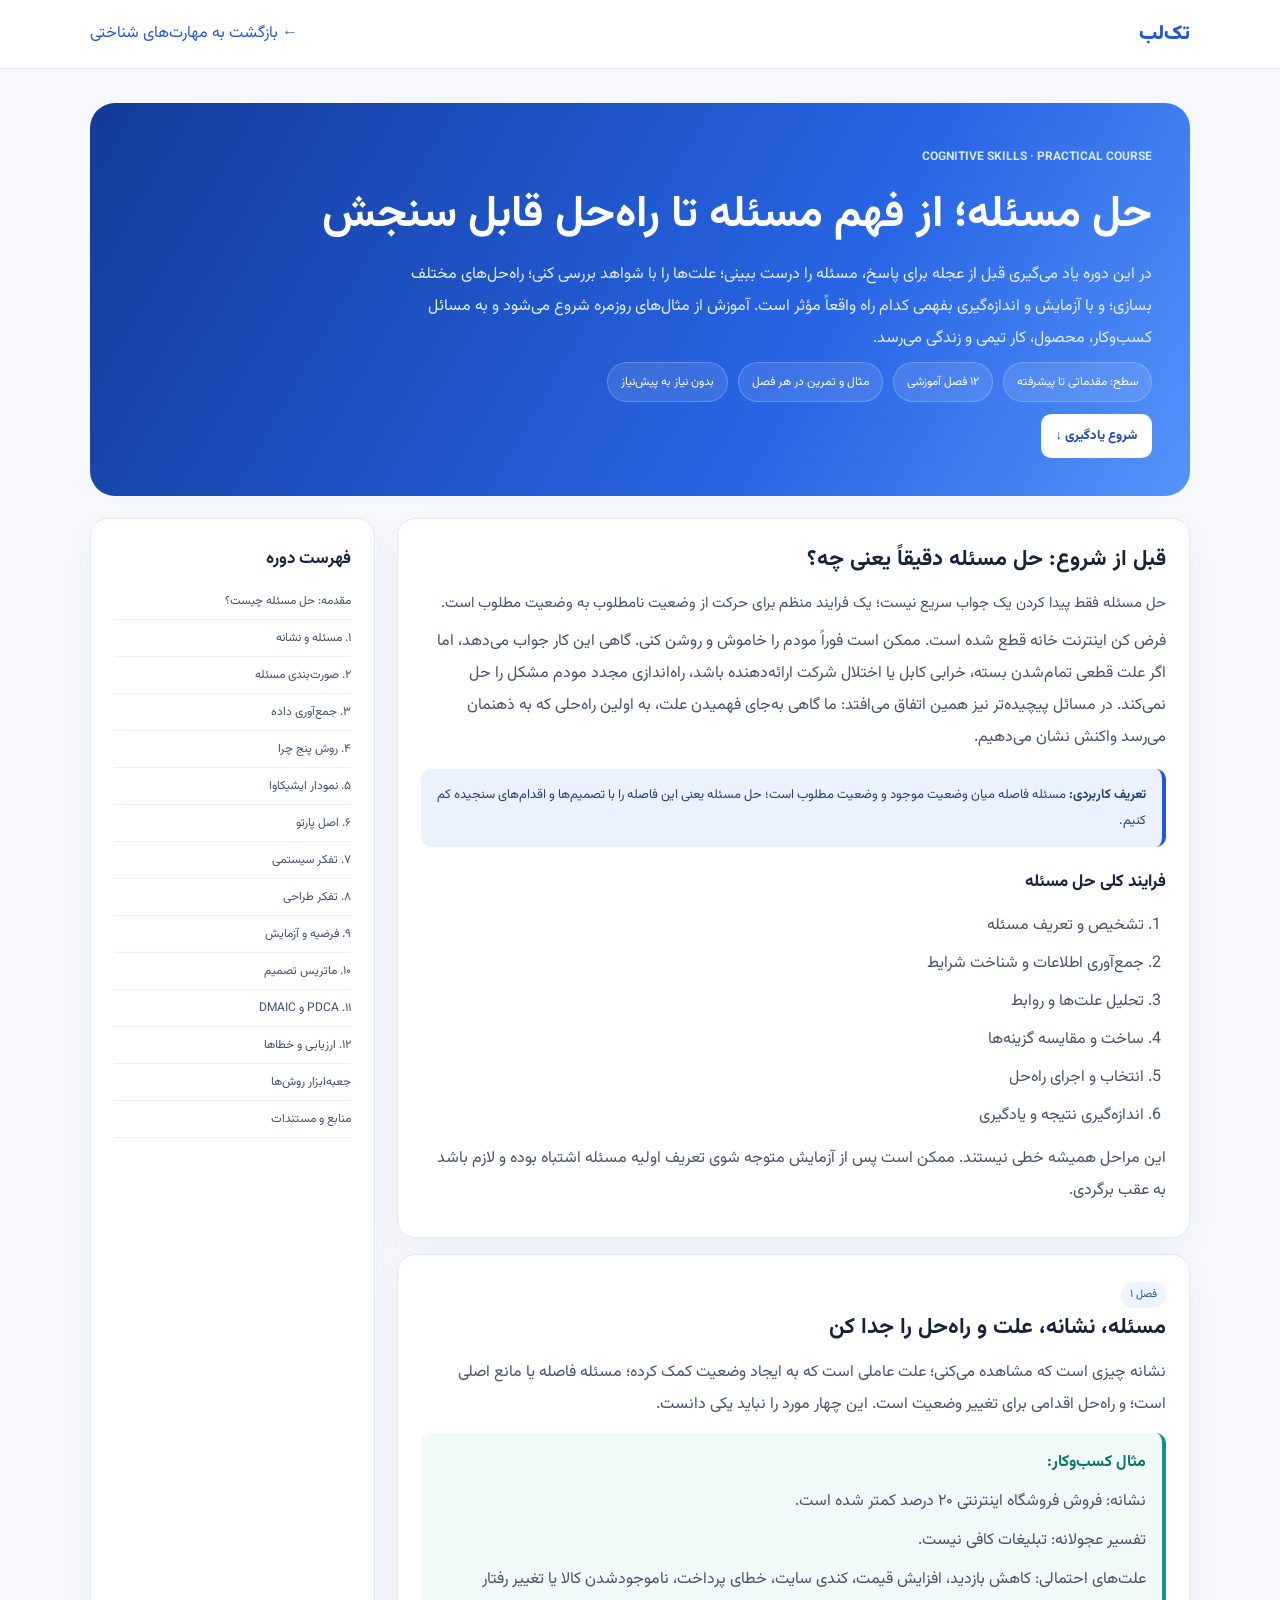
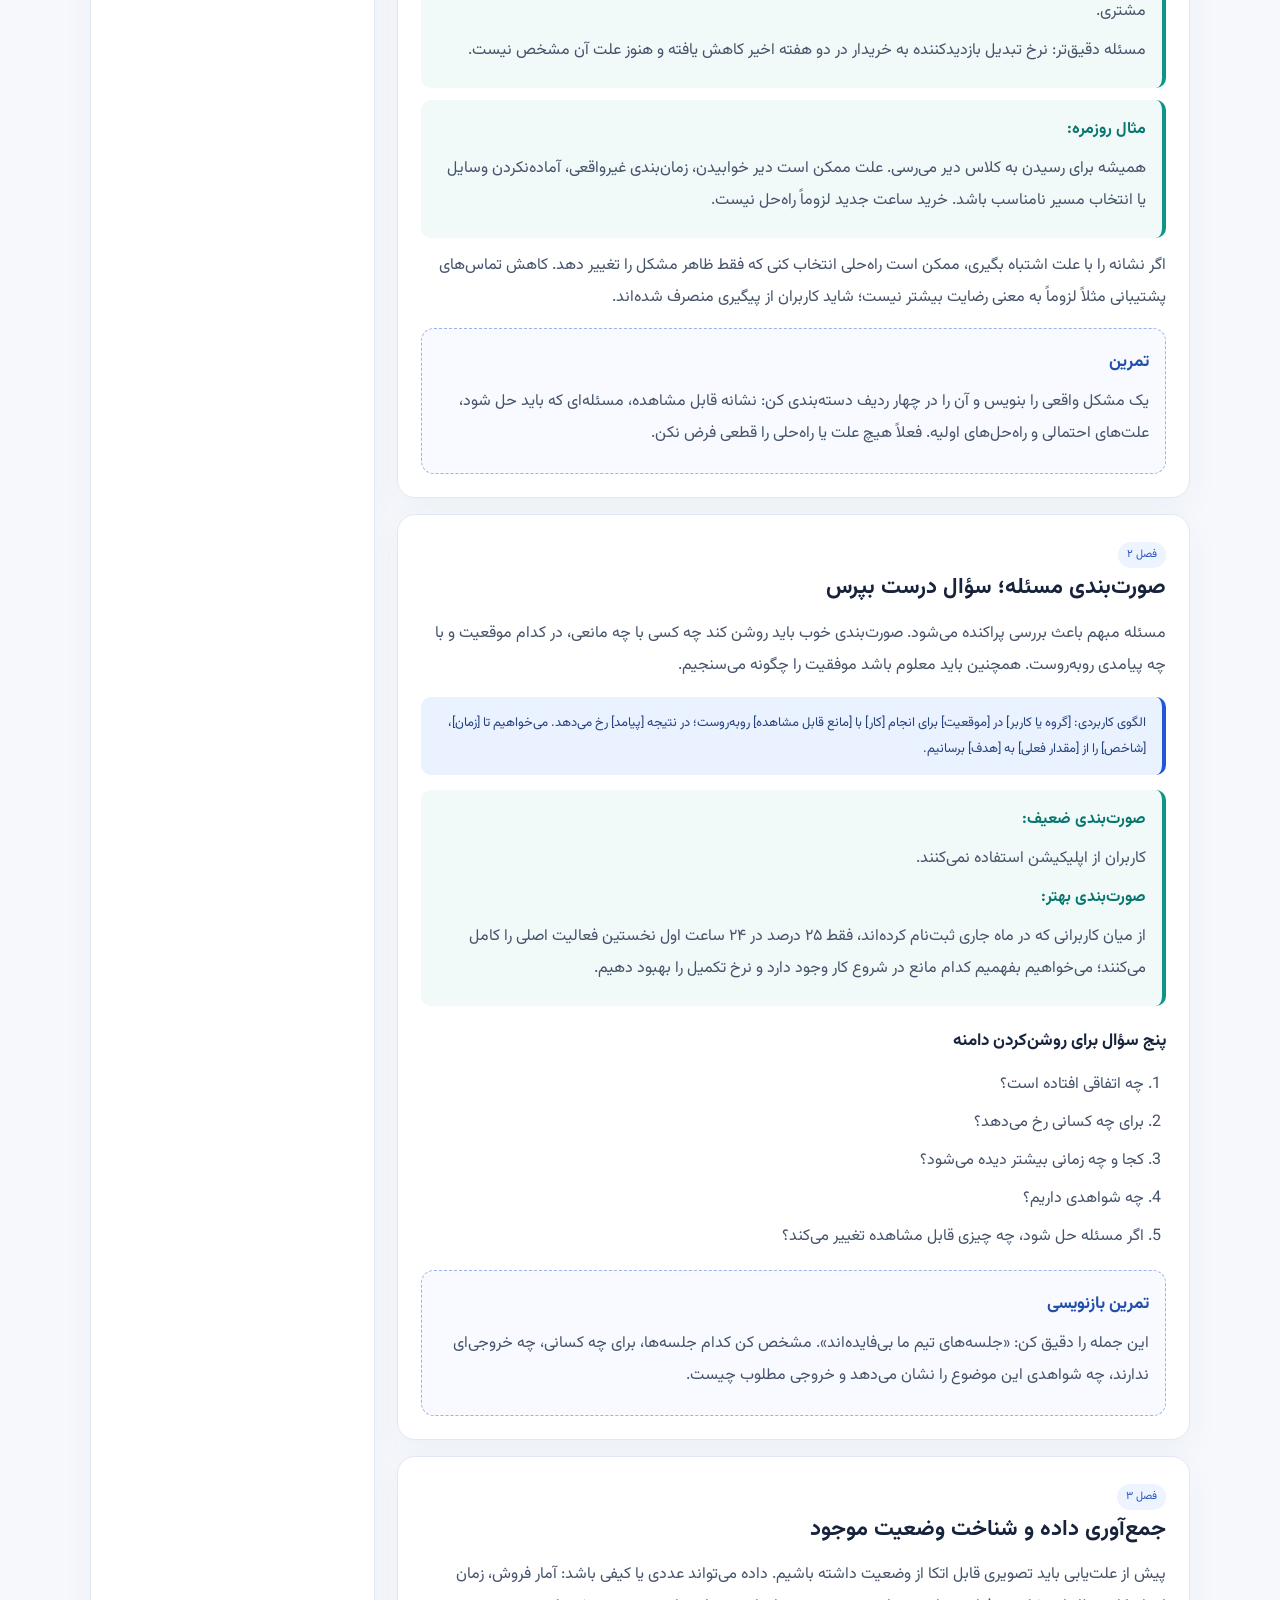
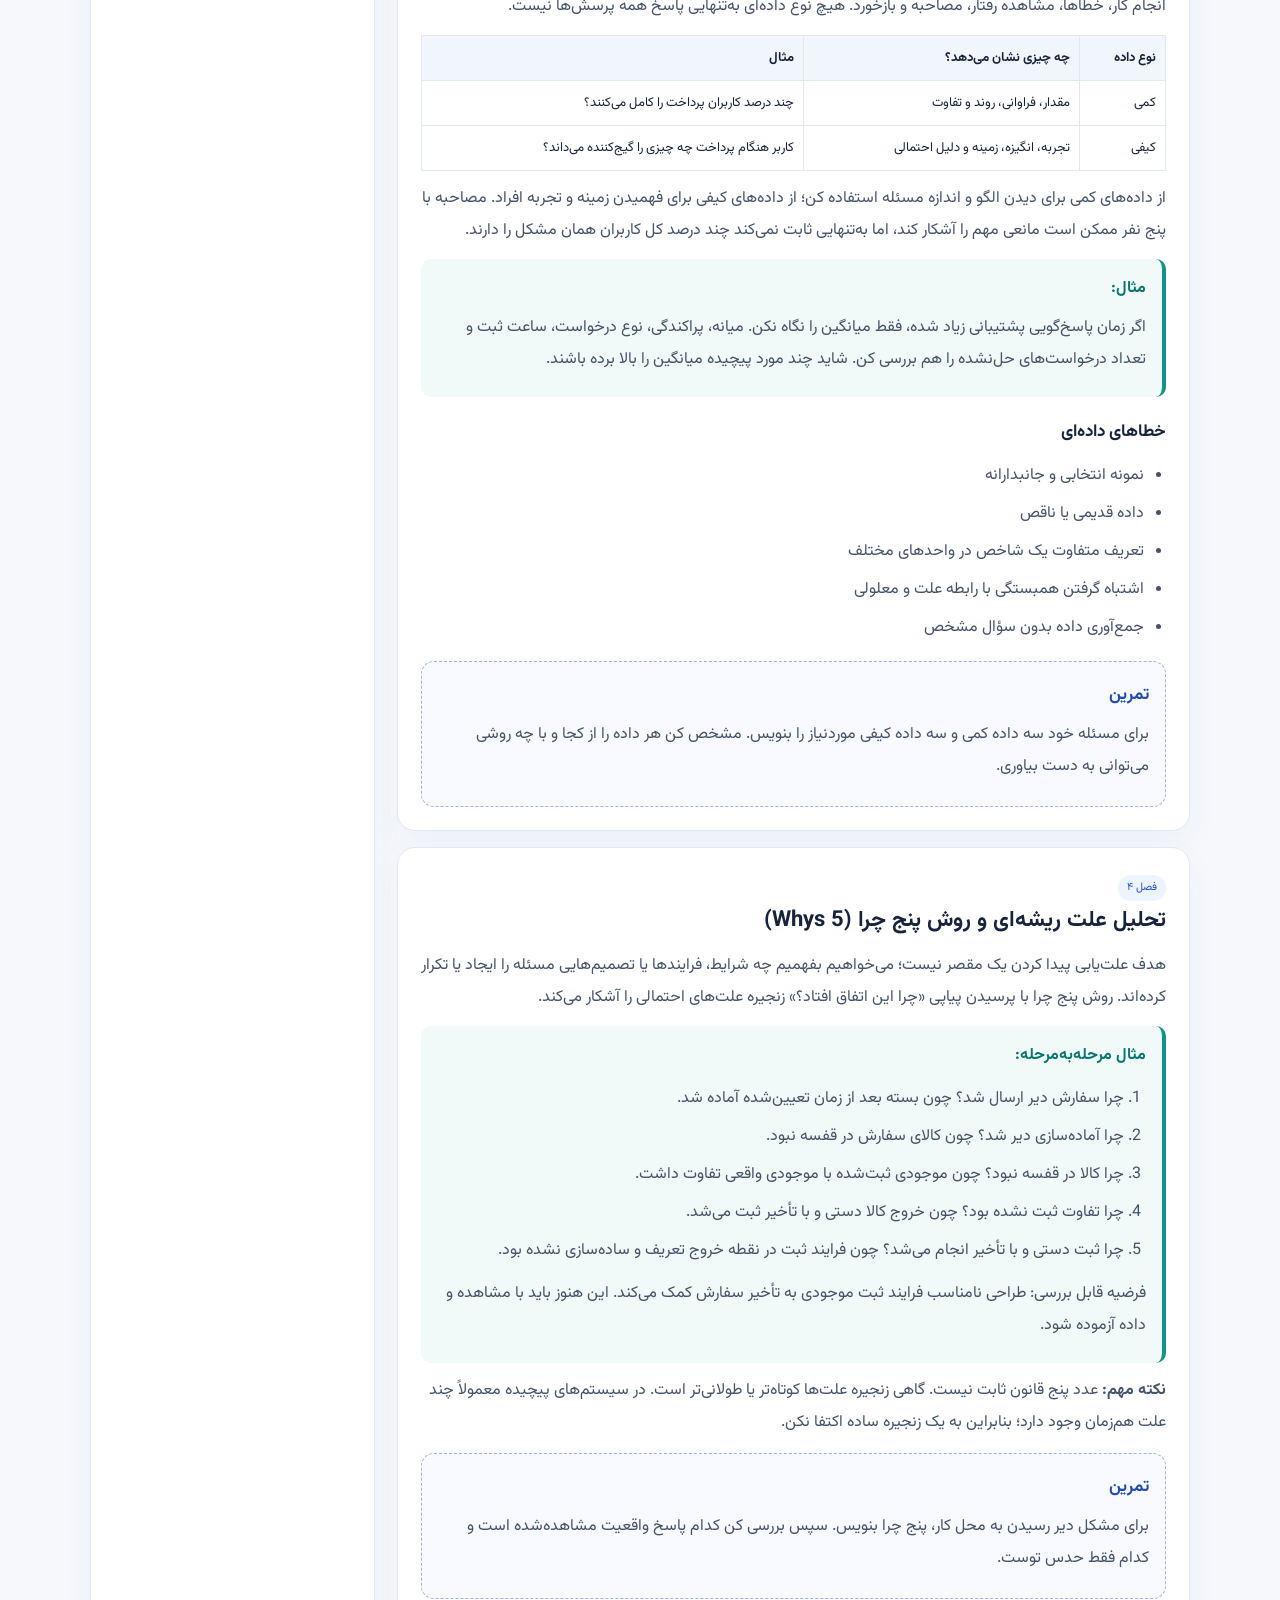
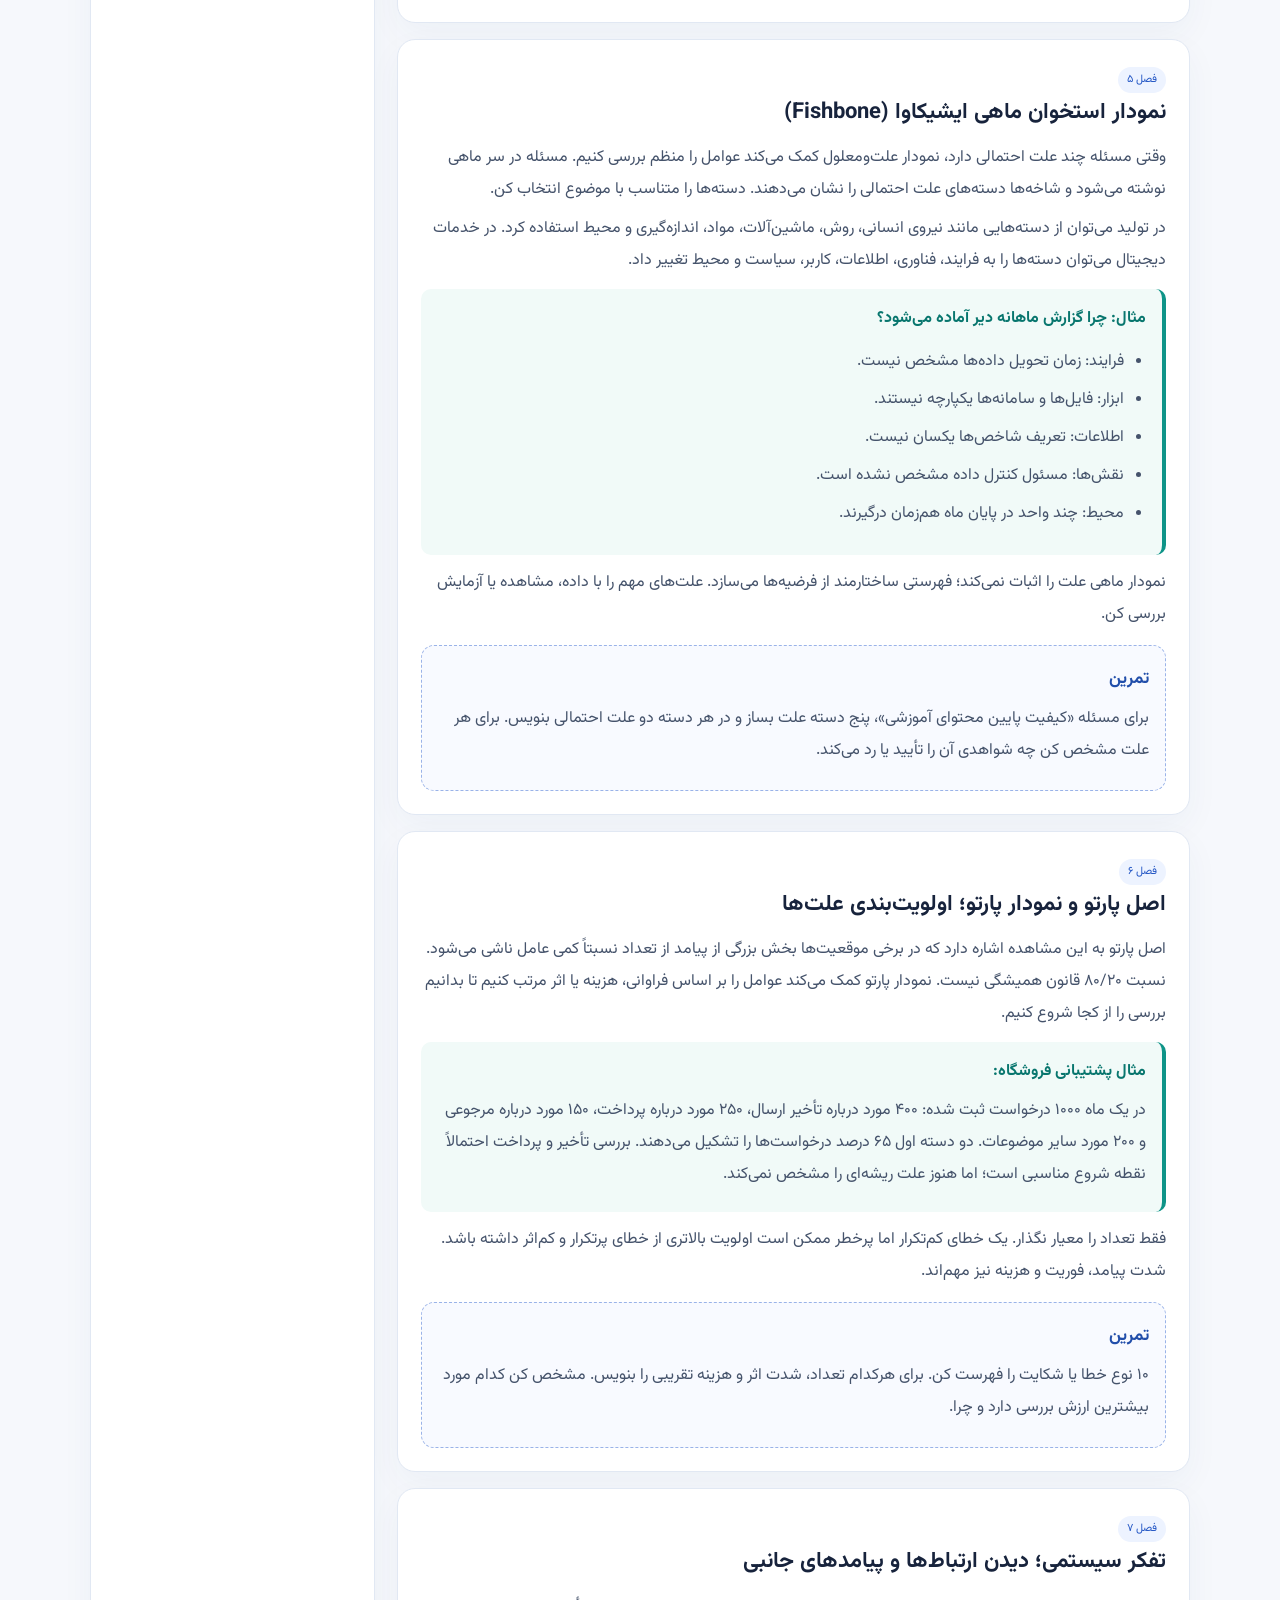
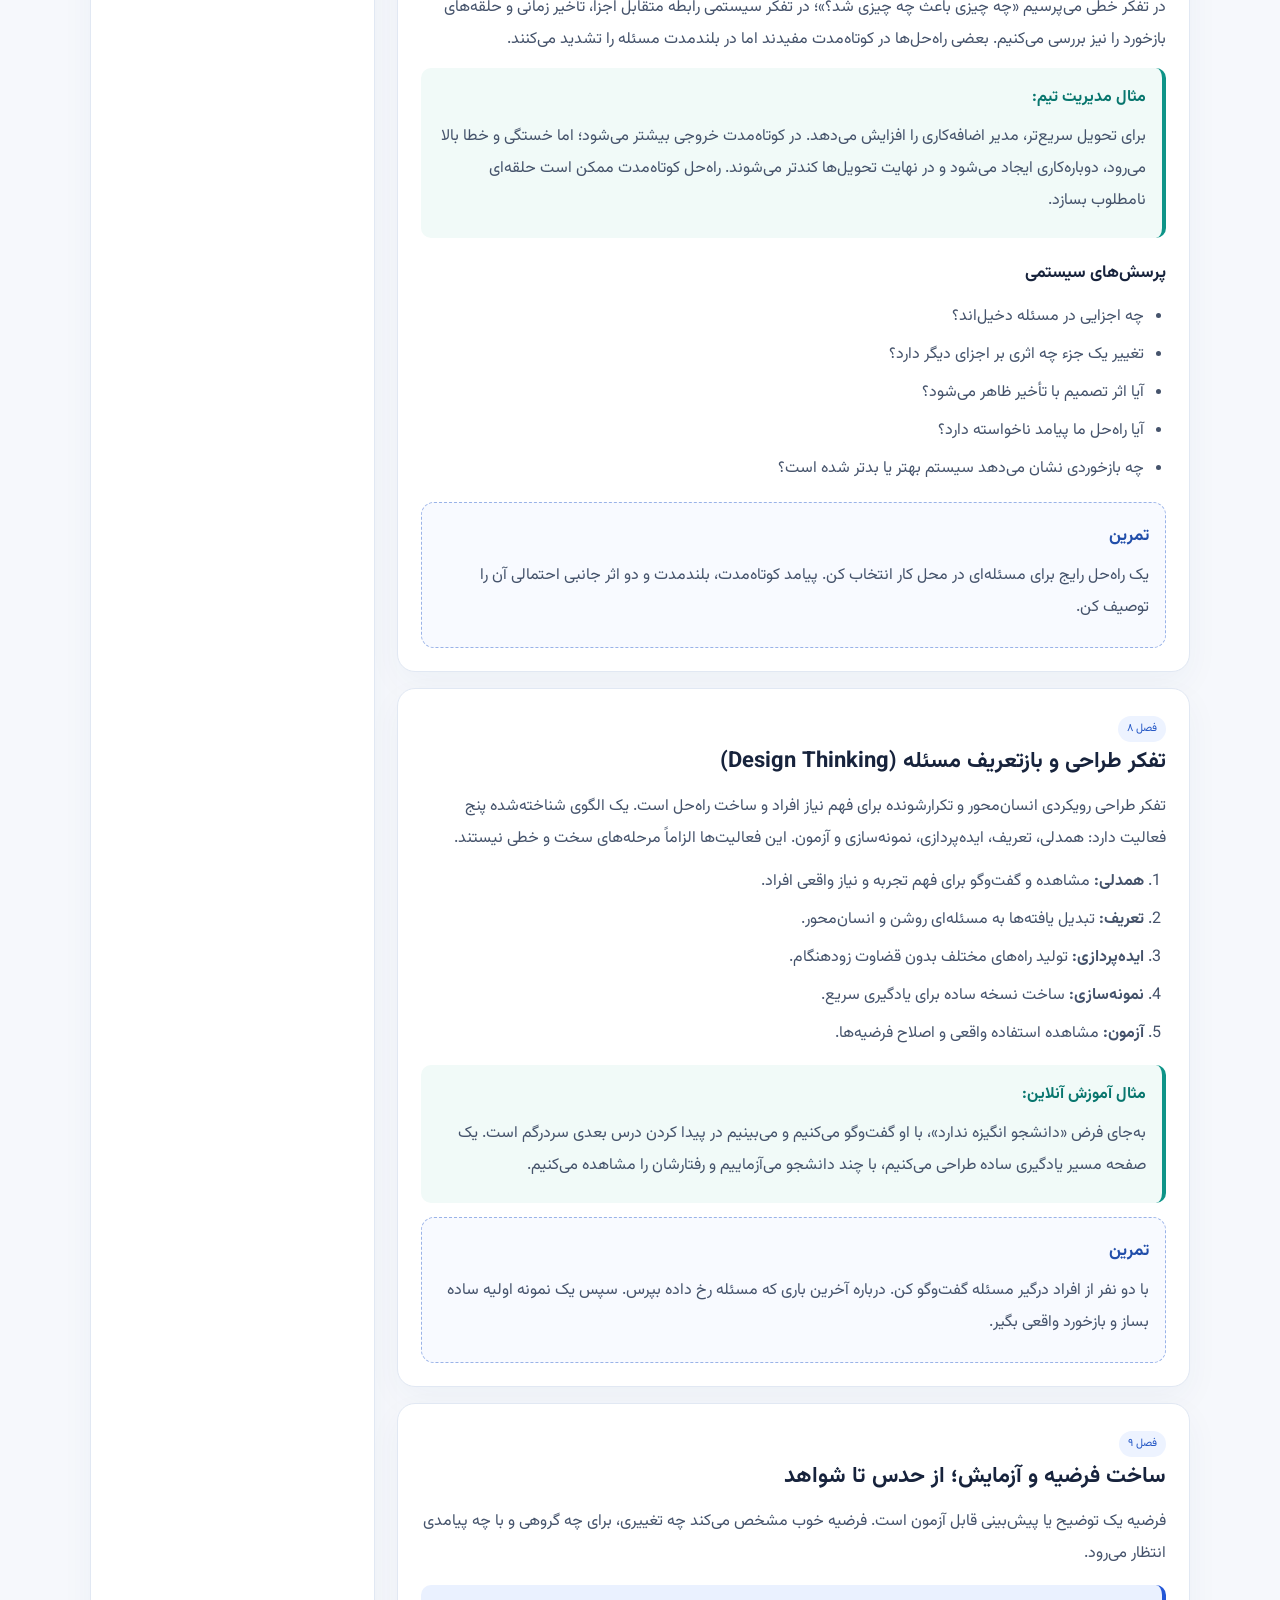
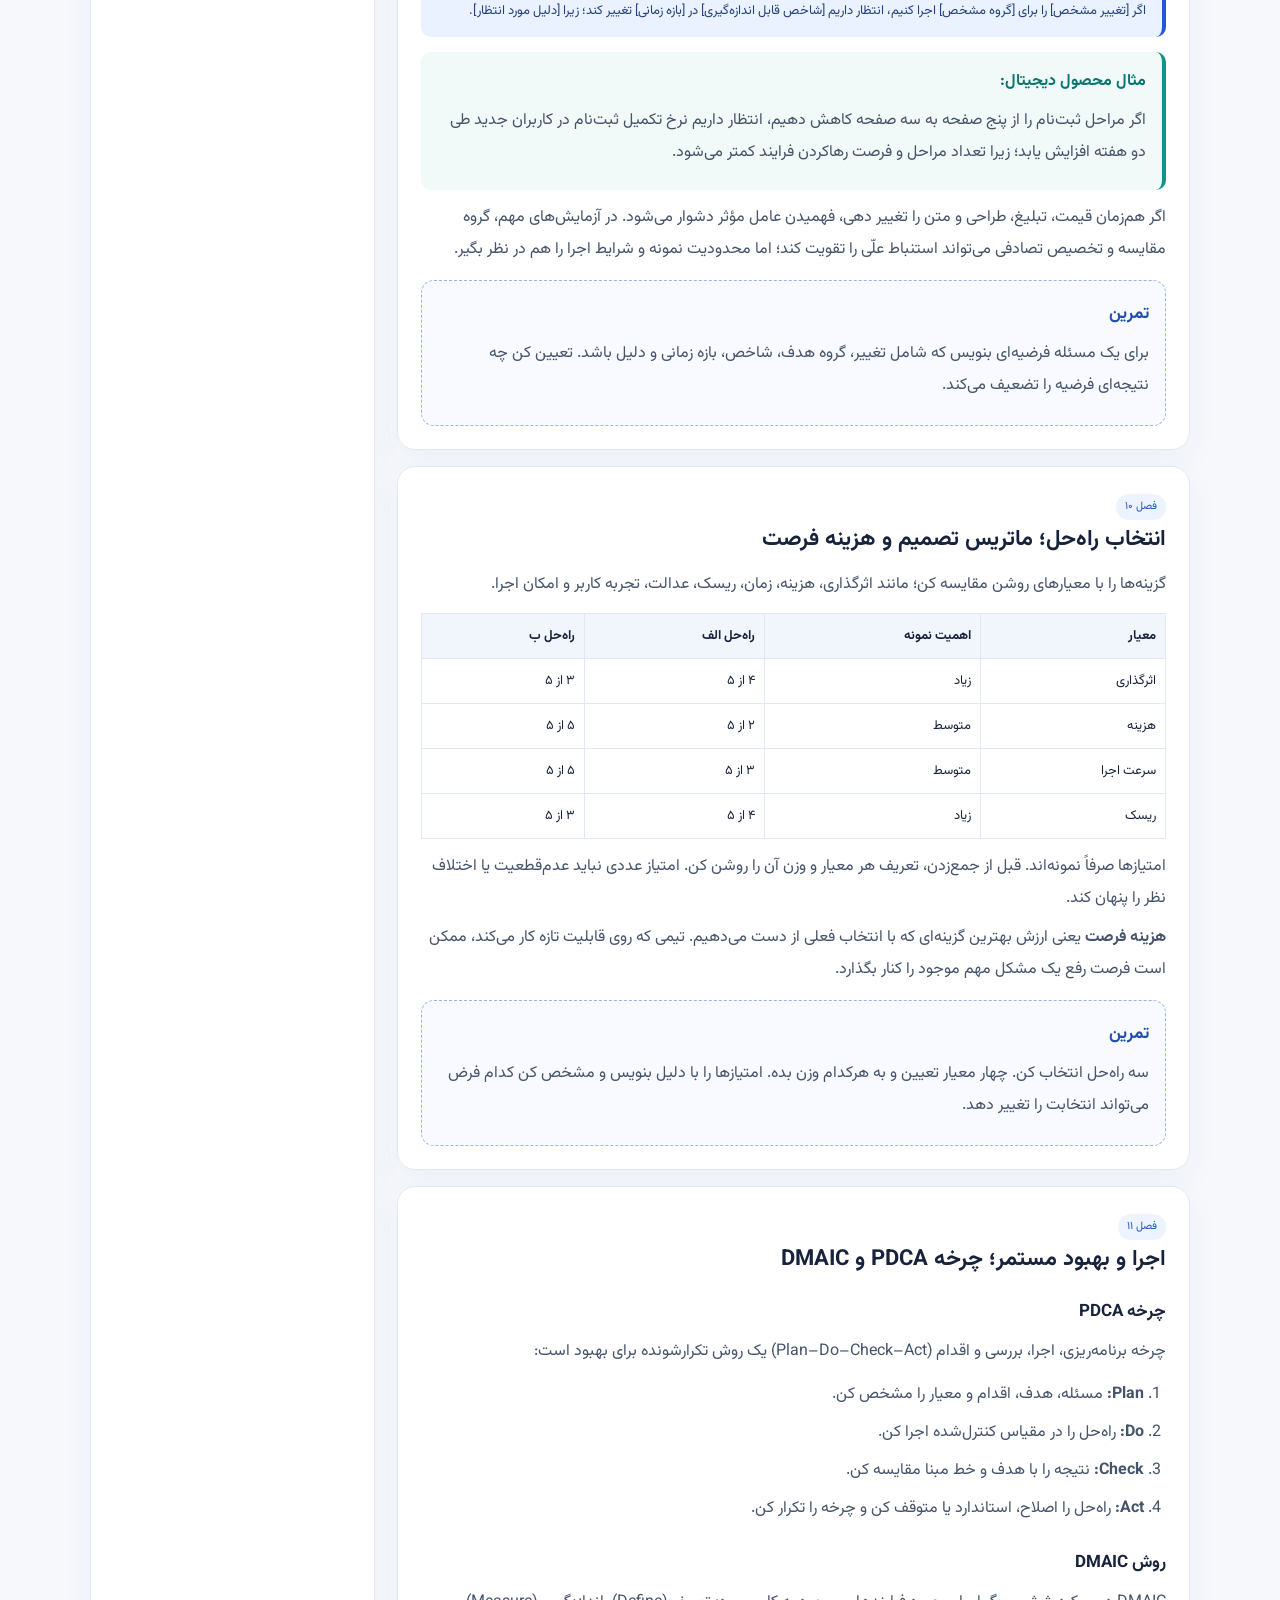
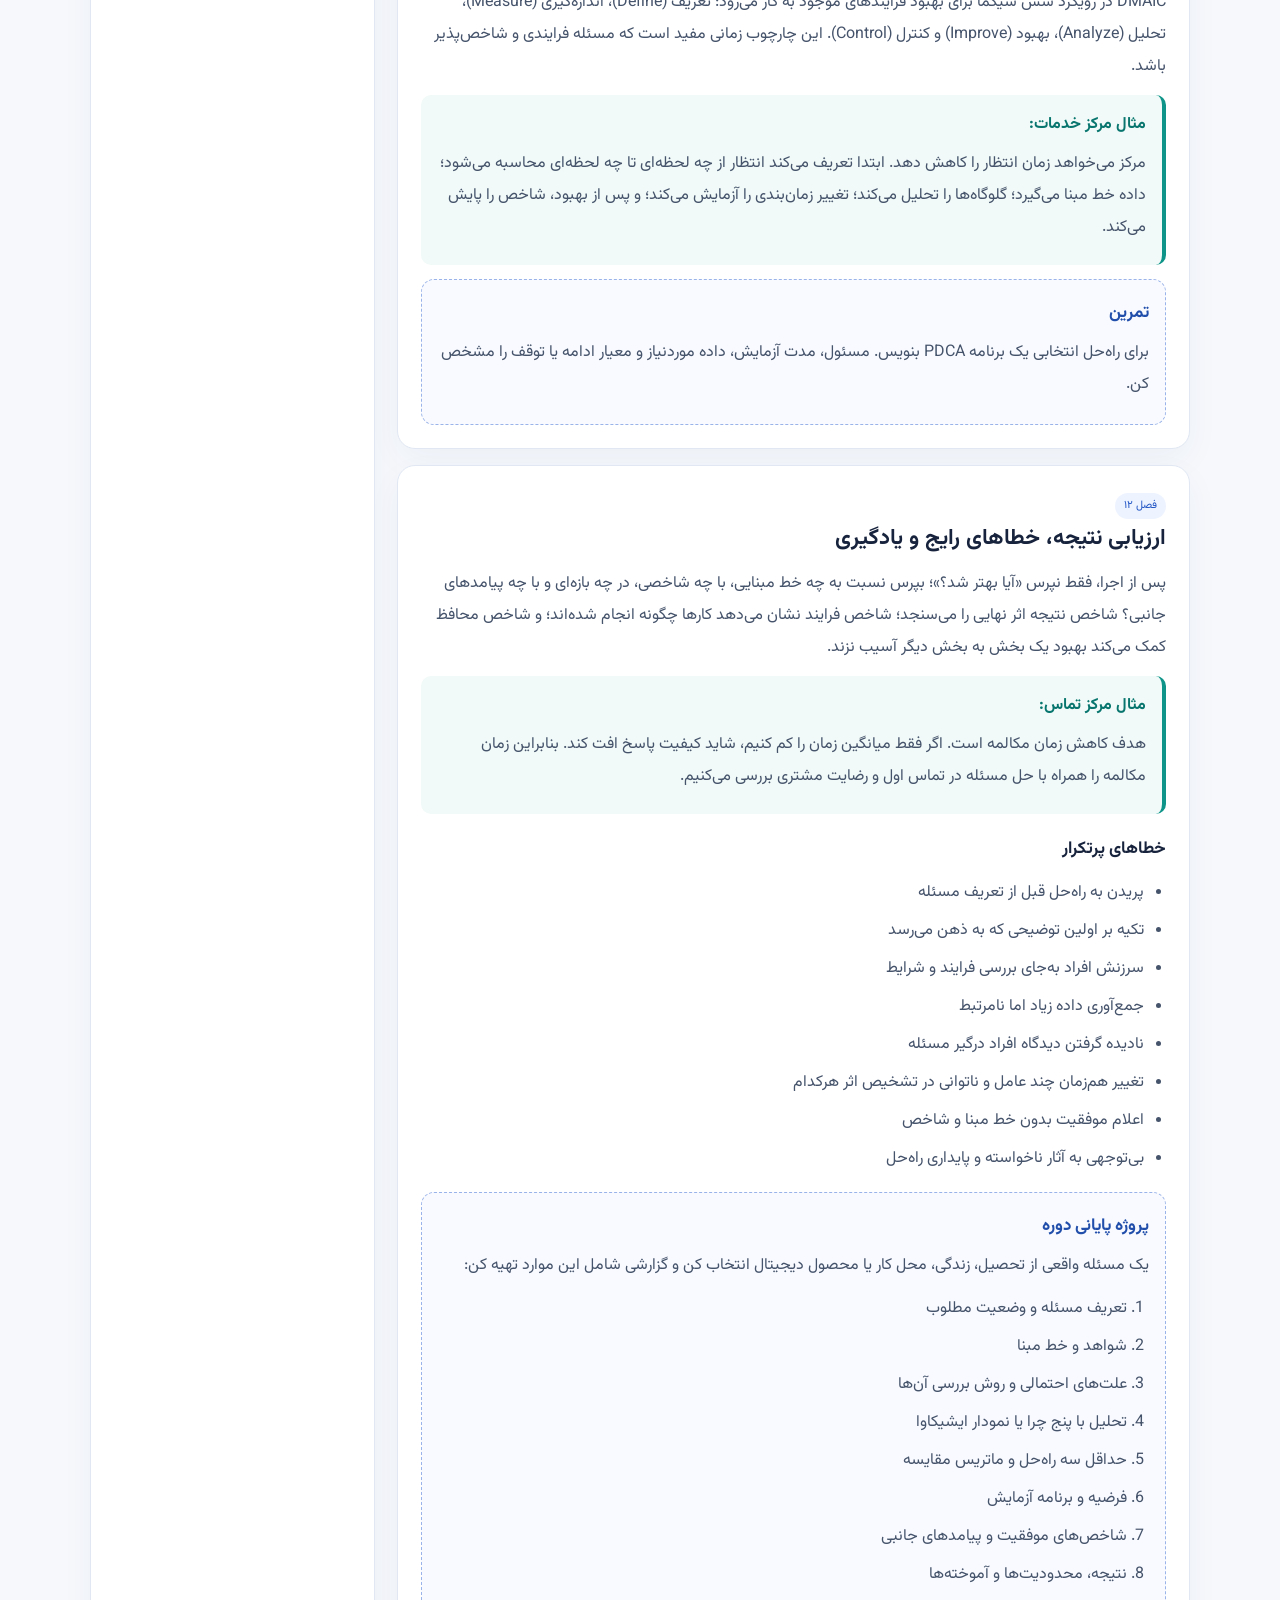
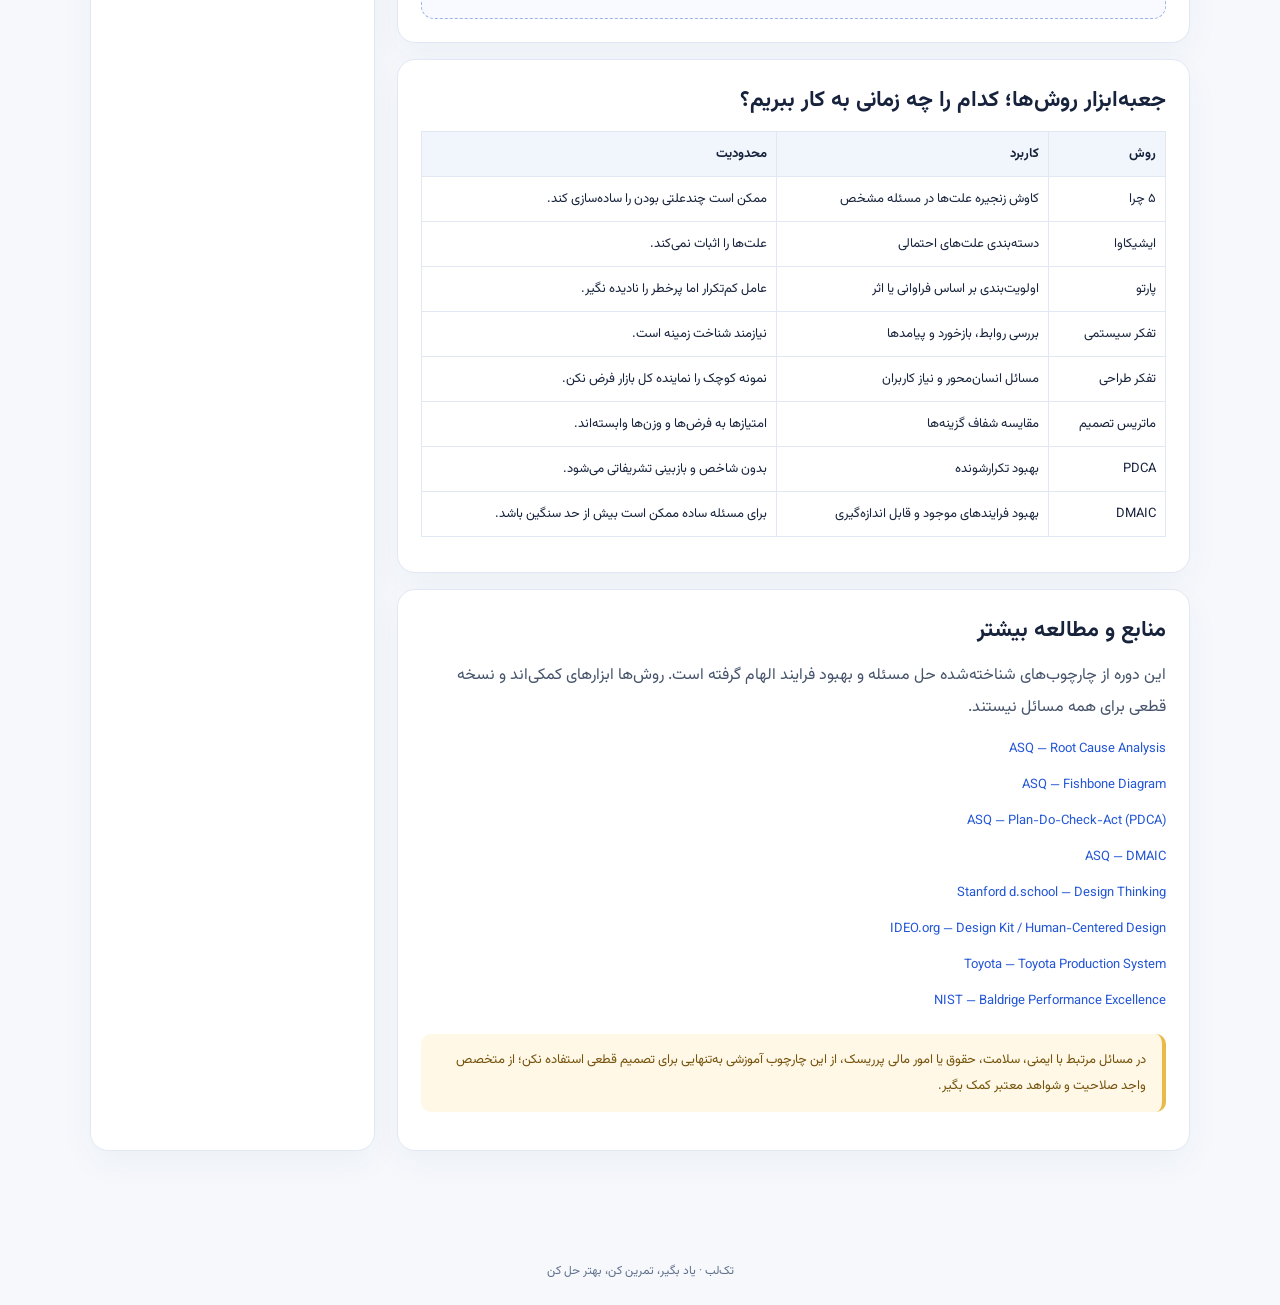
==== problem-solving.html @ d05adf23 "Add comprehensive problem solving course" ====
<!doctype html><html lang="fa" dir="rtl"><head><meta charset="utf-8"><meta name="viewport" content="width=device-width,initial-scale=1"><meta name="description" content="دوره جامع حل مسئله؛ روش‌های علمی، مثال‌های واقعی و تمرین"><title>دوره جامع حل مسئله | تک‌لب</title><link rel="preconnect" href="https://fonts.googleapis.com"><link href="https://fonts.googleapis.com/css2?family=Vazirmatn:wght@400;500;600;700;800&display=swap" rel="stylesheet"><style>
:root{--blue:#2457d6;--ink:#17233c;--muted:#60708b;--line:#e1e8f3;--bg:#f6f8fc;--teal:#0e9488;--shadow:0 12px 34px #1c3a700b}*{box-sizing:border-box}body{margin:0;background:var(--bg);color:var(--ink);font-family:Vazirmatn,Tahoma,sans-serif;line-height:2}a{color:var(--blue);text-decoration:none}.wrap{width:min(1100px,calc(100% - 36px));margin:auto}.top{background:#fff;border-bottom:1px solid var(--line);position:sticky;top:0;z-index:3}.top .wrap{height:68px;display:flex;align-items:center;justify-content:space-between}.brand{font-weight:900;font-size:20px}.hero{margin:34px auto 22px;padding:38px;border-radius:25px;background:linear-gradient(120deg,#123b9a,#2865e5 65%,#5594fa);color:#fff}.eyebrow{font-size:12px;color:#dce8ff;font-weight:700}.hero h1{font-size:clamp(28px,5vw,44px);line-height:1.5;margin:10px 0}.hero p{max-width:780px;color:#e6edff}.stats{display:flex;flex-wrap:wrap;gap:10px}.stat{background:#ffffff1b;border:1px solid #ffffff35;padding:7px 13px;border-radius:30px;font-size:12px}.layout{display:grid;grid-template-columns:minmax(0,1fr) 285px;gap:22px;margin:22px auto 70px}.card,.side{background:#fff;border:1px solid var(--line);border-radius:18px;padding:23px;margin-bottom:16px;box-shadow:var(--shadow)}h2{font-size:22px;line-height:1.6;margin:0 0 12px}h3{font-size:17px;margin:18px 0 7px}p{margin:7px 0;color:#45536b}.lead{font-size:15px}.note{padding:13px 16px;background:#eaf1ff;border-right:4px solid var(--blue);border-radius:10px;margin:15px 0;color:#24427d;font-size:13px}.warning{background:#fff8e7;border-color:#e9b949;color:#75520b}.example{background:#f1faf8;border-right:4px solid var(--teal);padding:14px 16px;border-radius:10px;margin:12px 0}.example b{color:#08766e}.steps{padding:0 22px;margin:8px 0}.steps li{padding:3px 0;color:#45536b}.toc{position:sticky;top:88px}.toc h3{margin-top:0}.toc a{display:block;padding:6px 0;border-bottom:1px solid #edf0f6;font-size:12px;color:#40516d}.tag{display:inline-block;background:#edf3ff;color:#2457c5;padding:2px 9px;border-radius:20px;font-size:11px}.exercise{border:1px dashed #9ab3e8;background:#f8faff;border-radius:13px;padding:16px;margin-top:14px}.exercise h3{margin-top:0;color:#214eaa}.table{width:100%;border-collapse:collapse;font-size:13px;margin:12px 0}.table th,.table td{border:1px solid var(--line);padding:9px;text-align:right;vertical-align:top}.table th{background:#f1f5fc}.refs a{display:block;padding:5px 0;font-size:13px}.btn{display:inline-block;background:#fff;color:#214eb3;border-radius:10px;padding:9px 15px;font-size:13px;font-weight:800;margin-top:12px}.footer{text-align:center;color:var(--muted);font-size:12px;padding:22px}@media(max-width:850px){.layout{grid-template-columns:1fr}.toc{position:static;order:-1}.toc nav{display:grid;grid-template-columns:1fr 1fr;gap:0 12px}.hero{padding:26px}.card,.side{padding:18px}}@media(max-width:480px){.toc nav{grid-template-columns:1fr}.hero{margin-top:18px}}
</style></head><body><header class="top"><div class="wrap"><a class="brand" href="index.html">تک‌لب</a><a href="index.html#cognitive">← بازگشت به مهارت‌های شناختی</a></div></header><main class="wrap">
<section class="hero"><span class="eyebrow">COGNITIVE SKILLS · PRACTICAL COURSE</span><h1>حل مسئله؛ از فهم مسئله تا راه‌حل قابل سنجش</h1><p>در این دوره یاد می‌گیری قبل از عجله برای پاسخ، مسئله را درست ببینی؛ علت‌ها را با شواهد بررسی کنی؛ راه‌حل‌های مختلف بسازی؛ و با آزمایش و اندازه‌گیری بفهمی کدام راه واقعاً مؤثر است. آموزش از مثال‌های روزمره شروع می‌شود و به مسائل کسب‌وکار، محصول، کار تیمی و زندگی می‌رسد.</p><div class="stats"><span class="stat">سطح: مقدماتی تا پیشرفته</span><span class="stat">۱۲ فصل آموزشی</span><span class="stat">مثال و تمرین در هر فصل</span><span class="stat">بدون نیاز به پیش‌نیاز</span></div><a class="btn" href="#start">شروع یادگیری ↓</a></section>
<div class="layout"><article>
<section class="card" id="start"><h2>قبل از شروع: حل مسئله دقیقاً یعنی چه؟</h2><p class="lead">حل مسئله فقط پیدا کردن یک جواب سریع نیست؛ یک فرایند منظم برای حرکت از وضعیت نامطلوب به وضعیت مطلوب است.</p><p>فرض کن اینترنت خانه قطع شده است. ممکن است فوراً مودم را خاموش و روشن کنی. گاهی این کار جواب می‌دهد، اما اگر علت قطعی تمام‌شدن بسته، خرابی کابل یا اختلال شرکت ارائه‌دهنده باشد، راه‌اندازی مجدد مودم مشکل را حل نمی‌کند. در مسائل پیچیده‌تر نیز همین اتفاق می‌افتد: ما گاهی به‌جای فهمیدن علت، به اولین راه‌حلی که به ذهنمان می‌رسد واکنش نشان می‌دهیم.</p><div class="note"><b>تعریف کاربردی:</b> مسئله فاصله میان وضعیت موجود و وضعیت مطلوب است؛ حل مسئله یعنی این فاصله را با تصمیم‌ها و اقدام‌های سنجیده کم کنیم.</div><h3>فرایند کلی حل مسئله</h3><ol class="steps"><li>تشخیص و تعریف مسئله</li><li>جمع‌آوری اطلاعات و شناخت شرایط</li><li>تحلیل علت‌ها و روابط</li><li>ساخت و مقایسه گزینه‌ها</li><li>انتخاب و اجرای راه‌حل</li><li>اندازه‌گیری نتیجه و یادگیری</li></ol><p>این مراحل همیشه خطی نیستند. ممکن است پس از آزمایش متوجه شوی تعریف اولیه مسئله اشتباه بوده و لازم باشد به عقب برگردی.</p></section>
<section class="card" id="ch1"><span class="tag">فصل ۱</span><h2>مسئله، نشانه، علت و راه‌حل را جدا کن</h2><p>نشانه چیزی است که مشاهده می‌کنی؛ علت عاملی است که به ایجاد وضعیت کمک کرده؛ مسئله فاصله یا مانع اصلی است؛ و راه‌حل اقدامی برای تغییر وضعیت است. این چهار مورد را نباید یکی دانست.</p><div class="example"><b>مثال کسب‌وکار:</b><p>نشانه: فروش فروشگاه اینترنتی ۲۰ درصد کمتر شده است.</p><p>تفسیر عجولانه: تبلیغات کافی نیست.</p><p>علت‌های احتمالی: کاهش بازدید، افزایش قیمت، کندی سایت، خطای پرداخت، ناموجودشدن کالا یا تغییر رفتار مشتری.</p><p>مسئله دقیق‌تر: نرخ تبدیل بازدیدکننده به خریدار در دو هفته اخیر کاهش یافته و هنوز علت آن مشخص نیست.</p></div><div class="example"><b>مثال روزمره:</b><p>همیشه برای رسیدن به کلاس دیر می‌رسی. علت ممکن است دیر خوابیدن، زمان‌بندی غیرواقعی، آماده‌نکردن وسایل یا انتخاب مسیر نامناسب باشد. خرید ساعت جدید لزوماً راه‌حل نیست.</p></div><p>اگر نشانه را با علت اشتباه بگیری، ممکن است راه‌حلی انتخاب کنی که فقط ظاهر مشکل را تغییر دهد. کاهش تماس‌های پشتیبانی مثلاً لزوماً به معنی رضایت بیشتر نیست؛ شاید کاربران از پیگیری منصرف شده‌اند.</p><div class="exercise"><h3>تمرین</h3><p>یک مشکل واقعی را بنویس و آن را در چهار ردیف دسته‌بندی کن: نشانه قابل مشاهده، مسئله‌ای که باید حل شود، علت‌های احتمالی و راه‌حل‌های اولیه. فعلاً هیچ علت یا راه‌حلی را قطعی فرض نکن.</p></div></section>
<section class="card" id="ch2"><span class="tag">فصل ۲</span><h2>صورت‌بندی مسئله؛ سؤال درست بپرس</h2><p>مسئله مبهم باعث بررسی پراکنده می‌شود. صورت‌بندی خوب باید روشن کند چه کسی با چه مانعی، در کدام موقعیت و با چه پیامدی روبه‌روست. همچنین باید معلوم باشد موفقیت را چگونه می‌سنجیم.</p><div class="note">الگوی کاربردی: [گروه یا کاربر] در [موقعیت] برای انجام [کار] با [مانع قابل مشاهده] روبه‌روست؛ در نتیجه [پیامد] رخ می‌دهد. می‌خواهیم تا [زمان]، [شاخص] را از [مقدار فعلی] به [هدف] برسانیم.</div><div class="example"><b>صورت‌بندی ضعیف:</b><p>کاربران از اپلیکیشن استفاده نمی‌کنند.</p><b>صورت‌بندی بهتر:</b><p>از میان کاربرانی که در ماه جاری ثبت‌نام کرده‌اند، فقط ۲۵ درصد در ۲۴ ساعت اول نخستین فعالیت اصلی را کامل می‌کنند؛ می‌خواهیم بفهمیم کدام مانع در شروع کار وجود دارد و نرخ تکمیل را بهبود دهیم.</p></div><h3>پنج سؤال برای روشن‌کردن دامنه</h3><ol class="steps"><li>چه اتفاقی افتاده است؟</li><li>برای چه کسانی رخ می‌دهد؟</li><li>کجا و چه زمانی بیشتر دیده می‌شود؟</li><li>چه شواهدی داریم؟</li><li>اگر مسئله حل شود، چه چیزی قابل مشاهده تغییر می‌کند؟</li></ol><div class="exercise"><h3>تمرین بازنویسی</h3><p>این جمله را دقیق کن: «جلسه‌های تیم ما بی‌فایده‌اند». مشخص کن کدام جلسه‌ها، برای چه کسانی، چه خروجی‌ای ندارند، چه شواهدی این موضوع را نشان می‌دهد و خروجی مطلوب چیست.</p></div></section>
<section class="card" id="ch3"><span class="tag">فصل ۳</span><h2>جمع‌آوری داده و شناخت وضعیت موجود</h2><p>پیش از علت‌یابی باید تصویری قابل اتکا از وضعیت داشته باشیم. داده می‌تواند عددی یا کیفی باشد: آمار فروش، زمان انجام کار، خطاها، مشاهده رفتار، مصاحبه و بازخورد. هیچ نوع داده‌ای به‌تنهایی پاسخ همه پرسش‌ها نیست.</p><table class="table"><tr><th>نوع داده</th><th>چه چیزی نشان می‌دهد؟</th><th>مثال</th></tr><tr><td>کمی</td><td>مقدار، فراوانی، روند و تفاوت</td><td>چند درصد کاربران پرداخت را کامل می‌کنند؟</td></tr><tr><td>کیفی</td><td>تجربه، انگیزه، زمینه و دلیل احتمالی</td><td>کاربر هنگام پرداخت چه چیزی را گیج‌کننده می‌داند؟</td></tr></table><p>از داده‌های کمی برای دیدن الگو و اندازه مسئله استفاده کن؛ از داده‌های کیفی برای فهمیدن زمینه و تجربه افراد. مصاحبه با پنج نفر ممکن است مانعی مهم را آشکار کند، اما به‌تنهایی ثابت نمی‌کند چند درصد کل کاربران همان مشکل را دارند.</p><div class="example"><b>مثال:</b><p>اگر زمان پاسخ‌گویی پشتیبانی زیاد شده، فقط میانگین را نگاه نکن. میانه، پراکندگی، نوع درخواست، ساعت ثبت و تعداد درخواست‌های حل‌نشده را هم بررسی کن. شاید چند مورد پیچیده میانگین را بالا برده باشند.</p></div><h3>خطاهای داده‌ای</h3><ul class="steps"><li>نمونه انتخابی و جانبدارانه</li><li>داده قدیمی یا ناقص</li><li>تعریف متفاوت یک شاخص در واحدهای مختلف</li><li>اشتباه گرفتن همبستگی با رابطه علت و معلولی</li><li>جمع‌آوری داده بدون سؤال مشخص</li></ul><div class="exercise"><h3>تمرین</h3><p>برای مسئله خود سه داده کمی و سه داده کیفی موردنیاز را بنویس. مشخص کن هر داده را از کجا و با چه روشی می‌توانی به دست بیاوری.</p></div></section>
<section class="card" id="ch4"><span class="tag">فصل ۴</span><h2>تحلیل علت ریشه‌ای و روش پنج چرا (5 Whys)</h2><p>هدف علت‌یابی پیدا کردن یک مقصر نیست؛ می‌خواهیم بفهمیم چه شرایط، فرایندها یا تصمیم‌هایی مسئله را ایجاد یا تکرار کرده‌اند. روش پنج چرا با پرسیدن پیاپی «چرا این اتفاق افتاد؟» زنجیره علت‌های احتمالی را آشکار می‌کند.</p><div class="example"><b>مثال مرحله‌به‌مرحله:</b><ol class="steps"><li>چرا سفارش دیر ارسال شد؟ چون بسته بعد از زمان تعیین‌شده آماده شد.</li><li>چرا آماده‌سازی دیر شد؟ چون کالای سفارش در قفسه نبود.</li><li>چرا کالا در قفسه نبود؟ چون موجودی ثبت‌شده با موجودی واقعی تفاوت داشت.</li><li>چرا تفاوت ثبت نشده بود؟ چون خروج کالا دستی و با تأخیر ثبت می‌شد.</li><li>چرا ثبت دستی و با تأخیر انجام می‌شد؟ چون فرایند ثبت در نقطه خروج تعریف و ساده‌سازی نشده بود.</li></ol><p>فرضیه قابل بررسی: طراحی نامناسب فرایند ثبت موجودی به تأخیر سفارش کمک می‌کند. این هنوز باید با مشاهده و داده آزموده شود.</p></div><p><b>نکته مهم:</b> عدد پنج قانون ثابت نیست. گاهی زنجیره علت‌ها کوتاه‌تر یا طولانی‌تر است. در سیستم‌های پیچیده معمولاً چند علت هم‌زمان وجود دارد؛ بنابراین به یک زنجیره ساده اکتفا نکن.</p><div class="exercise"><h3>تمرین</h3><p>برای مشکل دیر رسیدن به محل کار، پنج چرا بنویس. سپس بررسی کن کدام پاسخ واقعیت مشاهده‌شده است و کدام فقط حدس توست.</p></div></section>
<section class="card" id="ch5"><span class="tag">فصل ۵</span><h2>نمودار استخوان ماهی ایشیکاوا (Fishbone)</h2><p>وقتی مسئله چند علت احتمالی دارد، نمودار علت‌ومعلول کمک می‌کند عوامل را منظم بررسی کنیم. مسئله در سر ماهی نوشته می‌شود و شاخه‌ها دسته‌های علت احتمالی را نشان می‌دهند. دسته‌ها را متناسب با موضوع انتخاب کن.</p><p>در تولید می‌توان از دسته‌هایی مانند نیروی انسانی، روش، ماشین‌آلات، مواد، اندازه‌گیری و محیط استفاده کرد. در خدمات دیجیتال می‌توان دسته‌ها را به فرایند، فناوری، اطلاعات، کاربر، سیاست و محیط تغییر داد.</p><div class="example"><b>مثال: چرا گزارش ماهانه دیر آماده می‌شود؟</b><ul class="steps"><li>فرایند: زمان تحویل داده‌ها مشخص نیست.</li><li>ابزار: فایل‌ها و سامانه‌ها یکپارچه نیستند.</li><li>اطلاعات: تعریف شاخص‌ها یکسان نیست.</li><li>نقش‌ها: مسئول کنترل داده مشخص نشده است.</li><li>محیط: چند واحد در پایان ماه هم‌زمان درگیرند.</li></ul></div><p>نمودار ماهی علت را اثبات نمی‌کند؛ فهرستی ساختارمند از فرضیه‌ها می‌سازد. علت‌های مهم را با داده، مشاهده یا آزمایش بررسی کن.</p><div class="exercise"><h3>تمرین</h3><p>برای مسئله «کیفیت پایین محتوای آموزشی»، پنج دسته علت بساز و در هر دسته دو علت احتمالی بنویس. برای هر علت مشخص کن چه شواهدی آن را تأیید یا رد می‌کند.</p></div></section>
<section class="card" id="ch6"><span class="tag">فصل ۶</span><h2>اصل پارتو و نمودار پارتو؛ اولویت‌بندی علت‌ها</h2><p>اصل پارتو به این مشاهده اشاره دارد که در برخی موقعیت‌ها بخش بزرگی از پیامد از تعداد نسبتاً کمی عامل ناشی می‌شود. نسبت ۸۰/۲۰ قانون همیشگی نیست. نمودار پارتو کمک می‌کند عوامل را بر اساس فراوانی، هزینه یا اثر مرتب کنیم تا بدانیم بررسی را از کجا شروع کنیم.</p><div class="example"><b>مثال پشتیبانی فروشگاه:</b><p>در یک ماه ۱۰۰۰ درخواست ثبت شده: ۴۰۰ مورد درباره تأخیر ارسال، ۲۵۰ مورد درباره پرداخت، ۱۵۰ مورد درباره مرجوعی و ۲۰۰ مورد سایر موضوعات. دو دسته اول ۶۵ درصد درخواست‌ها را تشکیل می‌دهند. بررسی تأخیر و پرداخت احتمالاً نقطه شروع مناسبی است؛ اما هنوز علت ریشه‌ای را مشخص نمی‌کند.</p></div><p>فقط تعداد را معیار نگذار. یک خطای کم‌تکرار اما پرخطر ممکن است اولویت بالاتری از خطای پرتکرار و کم‌اثر داشته باشد. شدت پیامد، فوریت و هزینه نیز مهم‌اند.</p><div class="exercise"><h3>تمرین</h3><p>۱۰ نوع خطا یا شکایت را فهرست کن. برای هرکدام تعداد، شدت اثر و هزینه تقریبی را بنویس. مشخص کن کدام مورد بیشترین ارزش بررسی دارد و چرا.</p></div></section>
<section class="card" id="ch7"><span class="tag">فصل ۷</span><h2>تفکر سیستمی؛ دیدن ارتباط‌ها و پیامدهای جانبی</h2><p>در تفکر خطی می‌پرسیم «چه چیزی باعث چه چیزی شد؟»؛ در تفکر سیستمی رابطه متقابل اجزا، تأخیر زمانی و حلقه‌های بازخورد را نیز بررسی می‌کنیم. بعضی راه‌حل‌ها در کوتاه‌مدت مفیدند اما در بلندمدت مسئله را تشدید می‌کنند.</p><div class="example"><b>مثال مدیریت تیم:</b><p>برای تحویل سریع‌تر، مدیر اضافه‌کاری را افزایش می‌دهد. در کوتاه‌مدت خروجی بیشتر می‌شود؛ اما خستگی و خطا بالا می‌رود، دوباره‌کاری ایجاد می‌شود و در نهایت تحویل‌ها کندتر می‌شوند. راه‌حل کوتاه‌مدت ممکن است حلقه‌ای نامطلوب بسازد.</p></div><h3>پرسش‌های سیستمی</h3><ul class="steps"><li>چه اجزایی در مسئله دخیل‌اند؟</li><li>تغییر یک جزء چه اثری بر اجزای دیگر دارد؟</li><li>آیا اثر تصمیم با تأخیر ظاهر می‌شود؟</li><li>آیا راه‌حل ما پیامد ناخواسته دارد؟</li><li>چه بازخوردی نشان می‌دهد سیستم بهتر یا بدتر شده است؟</li></ul><div class="exercise"><h3>تمرین</h3><p>یک راه‌حل رایج برای مسئله‌ای در محل کار انتخاب کن. پیامد کوتاه‌مدت، بلندمدت و دو اثر جانبی احتمالی آن را توصیف کن.</p></div></section>
<section class="card" id="ch8"><span class="tag">فصل ۸</span><h2>تفکر طراحی و بازتعریف مسئله (Design Thinking)</h2><p>تفکر طراحی رویکردی انسان‌محور و تکرارشونده برای فهم نیاز افراد و ساخت راه‌حل است. یک الگوی شناخته‌شده پنج فعالیت دارد: همدلی، تعریف، ایده‌پردازی، نمونه‌سازی و آزمون. این فعالیت‌ها الزاماً مرحله‌های سخت و خطی نیستند.</p><ol class="steps"><li><b>همدلی:</b> مشاهده و گفت‌وگو برای فهم تجربه و نیاز واقعی افراد.</li><li><b>تعریف:</b> تبدیل یافته‌ها به مسئله‌ای روشن و انسان‌محور.</li><li><b>ایده‌پردازی:</b> تولید راه‌های مختلف بدون قضاوت زودهنگام.</li><li><b>نمونه‌سازی:</b> ساخت نسخه ساده برای یادگیری سریع.</li><li><b>آزمون:</b> مشاهده استفاده واقعی و اصلاح فرضیه‌ها.</li></ol><div class="example"><b>مثال آموزش آنلاین:</b><p>به‌جای فرض «دانشجو انگیزه ندارد»، با او گفت‌وگو می‌کنیم و می‌بینیم در پیدا کردن درس بعدی سردرگم است. یک صفحه مسیر یادگیری ساده طراحی می‌کنیم، با چند دانشجو می‌آزماییم و رفتارشان را مشاهده می‌کنیم.</p></div><div class="exercise"><h3>تمرین</h3><p>با دو نفر از افراد درگیر مسئله گفت‌وگو کن. درباره آخرین باری که مسئله رخ داده بپرس. سپس یک نمونه اولیه ساده بساز و بازخورد واقعی بگیر.</p></div></section>
<section class="card" id="ch9"><span class="tag">فصل ۹</span><h2>ساخت فرضیه و آزمایش؛ از حدس تا شواهد</h2><p>فرضیه یک توضیح یا پیش‌بینی قابل آزمون است. فرضیه خوب مشخص می‌کند چه تغییری، برای چه گروهی و با چه پیامدی انتظار می‌رود.</p><div class="note">اگر [تغییر مشخص] را برای [گروه مشخص] اجرا کنیم، انتظار داریم [شاخص قابل اندازه‌گیری] در [بازه زمانی] تغییر کند؛ زیرا [دلیل مورد انتظار].</div><div class="example"><b>مثال محصول دیجیتال:</b><p>اگر مراحل ثبت‌نام را از پنج صفحه به سه صفحه کاهش دهیم، انتظار داریم نرخ تکمیل ثبت‌نام در کاربران جدید طی دو هفته افزایش یابد؛ زیرا تعداد مراحل و فرصت رهاکردن فرایند کمتر می‌شود.</p></div><p>اگر هم‌زمان قیمت، تبلیغ، طراحی و متن را تغییر دهی، فهمیدن عامل مؤثر دشوار می‌شود. در آزمایش‌های مهم، گروه مقایسه و تخصیص تصادفی می‌تواند استنباط علّی را تقویت کند؛ اما محدودیت نمونه و شرایط اجرا را هم در نظر بگیر.</p><div class="exercise"><h3>تمرین</h3><p>برای یک مسئله فرضیه‌ای بنویس که شامل تغییر، گروه هدف، شاخص، بازه زمانی و دلیل باشد. تعیین کن چه نتیجه‌ای فرضیه را تضعیف می‌کند.</p></div></section>
<section class="card" id="ch10"><span class="tag">فصل ۱۰</span><h2>انتخاب راه‌حل؛ ماتریس تصمیم و هزینه فرصت</h2><p>گزینه‌ها را با معیارهای روشن مقایسه کن؛ مانند اثرگذاری، هزینه، زمان، ریسک، عدالت، تجربه کاربر و امکان اجرا.</p><table class="table"><tr><th>معیار</th><th>اهمیت نمونه</th><th>راه‌حل الف</th><th>راه‌حل ب</th></tr><tr><td>اثرگذاری</td><td>زیاد</td><td>۴ از ۵</td><td>۳ از ۵</td></tr><tr><td>هزینه</td><td>متوسط</td><td>۲ از ۵</td><td>۵ از ۵</td></tr><tr><td>سرعت اجرا</td><td>متوسط</td><td>۳ از ۵</td><td>۵ از ۵</td></tr><tr><td>ریسک</td><td>زیاد</td><td>۴ از ۵</td><td>۳ از ۵</td></tr></table><p>امتیازها صرفاً نمونه‌اند. قبل از جمع‌زدن، تعریف هر معیار و وزن آن را روشن کن. امتیاز عددی نباید عدم‌قطعیت یا اختلاف نظر را پنهان کند.</p><p><b>هزینه فرصت</b> یعنی ارزش بهترین گزینه‌ای که با انتخاب فعلی از دست می‌دهیم. تیمی که روی قابلیت تازه کار می‌کند، ممکن است فرصت رفع یک مشکل مهم موجود را کنار بگذارد.</p><div class="exercise"><h3>تمرین</h3><p>سه راه‌حل انتخاب کن. چهار معیار تعیین و به هرکدام وزن بده. امتیازها را با دلیل بنویس و مشخص کن کدام فرض می‌تواند انتخابت را تغییر دهد.</p></div></section>
<section class="card" id="ch11"><span class="tag">فصل ۱۱</span><h2>اجرا و بهبود مستمر؛ چرخه PDCA و DMAIC</h2><h3>چرخه PDCA</h3><p>چرخه برنامه‌ریزی، اجرا، بررسی و اقدام (Plan–Do–Check–Act) یک روش تکرارشونده برای بهبود است:</p><ol class="steps"><li><b>Plan:</b> مسئله، هدف، اقدام و معیار را مشخص کن.</li><li><b>Do:</b> راه‌حل را در مقیاس کنترل‌شده اجرا کن.</li><li><b>Check:</b> نتیجه را با هدف و خط مبنا مقایسه کن.</li><li><b>Act:</b> راه‌حل را اصلاح، استاندارد یا متوقف کن و چرخه را تکرار کن.</li></ol><h3>روش DMAIC</h3><p>DMAIC در رویکرد شش سیگما برای بهبود فرایندهای موجود به کار می‌رود: تعریف (Define)، اندازه‌گیری (Measure)، تحلیل (Analyze)، بهبود (Improve) و کنترل (Control). این چارچوب زمانی مفید است که مسئله فرایندی و شاخص‌پذیر باشد.</p><div class="example"><b>مثال مرکز خدمات:</b><p>مرکز می‌خواهد زمان انتظار را کاهش دهد. ابتدا تعریف می‌کند انتظار از چه لحظه‌ای تا چه لحظه‌ای محاسبه می‌شود؛ داده خط مبنا می‌گیرد؛ گلوگاه‌ها را تحلیل می‌کند؛ تغییر زمان‌بندی را آزمایش می‌کند؛ و پس از بهبود، شاخص را پایش می‌کند.</p></div><div class="exercise"><h3>تمرین</h3><p>برای راه‌حل انتخابی یک برنامه PDCA بنویس. مسئول، مدت آزمایش، داده موردنیاز و معیار ادامه یا توقف را مشخص کن.</p></div></section>
<section class="card" id="ch12"><span class="tag">فصل ۱۲</span><h2>ارزیابی نتیجه، خطاهای رایج و یادگیری</h2><p>پس از اجرا، فقط نپرس «آیا بهتر شد؟»؛ بپرس نسبت به چه خط مبنایی، با چه شاخصی، در چه بازه‌ای و با چه پیامدهای جانبی؟ شاخص نتیجه اثر نهایی را می‌سنجد؛ شاخص فرایند نشان می‌دهد کارها چگونه انجام شده‌اند؛ و شاخص محافظ کمک می‌کند بهبود یک بخش به بخش دیگر آسیب نزند.</p><div class="example"><b>مثال مرکز تماس:</b><p>هدف کاهش زمان مکالمه است. اگر فقط میانگین زمان را کم کنیم، شاید کیفیت پاسخ افت کند. بنابراین زمان مکالمه را همراه با حل مسئله در تماس اول و رضایت مشتری بررسی می‌کنیم.</p></div><h3>خطاهای پرتکرار</h3><ul class="steps"><li>پریدن به راه‌حل قبل از تعریف مسئله</li><li>تکیه بر اولین توضیحی که به ذهن می‌رسد</li><li>سرزنش افراد به‌جای بررسی فرایند و شرایط</li><li>جمع‌آوری داده زیاد اما نامرتبط</li><li>نادیده گرفتن دیدگاه افراد درگیر مسئله</li><li>تغییر هم‌زمان چند عامل و ناتوانی در تشخیص اثر هرکدام</li><li>اعلام موفقیت بدون خط مبنا و شاخص</li><li>بی‌توجهی به آثار ناخواسته و پایداری راه‌حل</li></ul><div class="exercise"><h3>پروژه پایانی دوره</h3><p>یک مسئله واقعی از تحصیل، زندگی، محل کار یا محصول دیجیتال انتخاب کن و گزارشی شامل این موارد تهیه کن:</p><ol class="steps"><li>تعریف مسئله و وضعیت مطلوب</li><li>شواهد و خط مبنا</li><li>علت‌های احتمالی و روش بررسی آن‌ها</li><li>تحلیل با پنج چرا یا نمودار ایشیکاوا</li><li>حداقل سه راه‌حل و ماتریس مقایسه</li><li>فرضیه و برنامه آزمایش</li><li>شاخص‌های موفقیت و پیامدهای جانبی</li><li>نتیجه، محدودیت‌ها و آموخته‌ها</li></ol></div></section>
<section class="card" id="methods"><h2>جعبه‌ابزار روش‌ها؛ کدام را چه زمانی به کار ببریم؟</h2><table class="table"><tr><th>روش</th><th>کاربرد</th><th>محدودیت</th></tr><tr><td>۵ چرا</td><td>کاوش زنجیره علت‌ها در مسئله مشخص</td><td>ممکن است چندعلتی بودن را ساده‌سازی کند.</td></tr><tr><td>ایشیکاوا</td><td>دسته‌بندی علت‌های احتمالی</td><td>علت‌ها را اثبات نمی‌کند.</td></tr><tr><td>پارتو</td><td>اولویت‌بندی بر اساس فراوانی یا اثر</td><td>عامل کم‌تکرار اما پرخطر را نادیده نگیر.</td></tr><tr><td>تفکر سیستمی</td><td>بررسی روابط، بازخورد و پیامدها</td><td>نیازمند شناخت زمینه است.</td></tr><tr><td>تفکر طراحی</td><td>مسائل انسان‌محور و نیاز کاربران</td><td>نمونه کوچک را نماینده کل بازار فرض نکن.</td></tr><tr><td>ماتریس تصمیم</td><td>مقایسه شفاف گزینه‌ها</td><td>امتیازها به فرض‌ها و وزن‌ها وابسته‌اند.</td></tr><tr><td>PDCA</td><td>بهبود تکرارشونده</td><td>بدون شاخص و بازبینی تشریفاتی می‌شود.</td></tr><tr><td>DMAIC</td><td>بهبود فرایندهای موجود و قابل اندازه‌گیری</td><td>برای مسئله ساده ممکن است بیش از حد سنگین باشد.</td></tr></table></section>
<section class="card" id="references"><h2>منابع و مطالعه بیشتر</h2><p>این دوره از چارچوب‌های شناخته‌شده حل مسئله و بهبود فرایند الهام گرفته است. روش‌ها ابزارهای کمکی‌اند و نسخه قطعی برای همه مسائل نیستند.</p><div class="refs"><a href="https://asq.org/quality-resources/root-cause-analysis" target="_blank" rel="noopener">ASQ — Root Cause Analysis</a><a href="https://asq.org/quality-resources/fishbone" target="_blank" rel="noopener">ASQ — Fishbone Diagram</a><a href="https://asq.org/quality-resources/pdca-cycle" target="_blank" rel="noopener">ASQ — Plan-Do-Check-Act (PDCA)</a><a href="https://asq.org/quality-resources/dmaic" target="_blank" rel="noopener">ASQ — DMAIC</a><a href="https://dschool.stanford.edu/resources/getting-started-with-design-thinking" target="_blank" rel="noopener">Stanford d.school — Design Thinking</a><a href="https://www.designkit.org/" target="_blank" rel="noopener">IDEO.org — Design Kit / Human-Centered Design</a><a href="https://www.toyota-global.com/company/vision_philosophy/toyota_production_system/" target="_blank" rel="noopener">Toyota — Toyota Production System</a><a href="https://www.nist.gov/baldrige" target="_blank" rel="noopener">NIST — Baldrige Performance Excellence</a></div><div class="note warning">در مسائل مرتبط با ایمنی، سلامت، حقوق یا امور مالی پرریسک، از این چارچوب آموزشی به‌تنهایی برای تصمیم قطعی استفاده نکن؛ از متخصص واجد صلاحیت و شواهد معتبر کمک بگیر.</div></section>
</article><aside class="side toc"><h3>فهرست دوره</h3><nav><a href="#start">مقدمه: حل مسئله چیست؟</a><a href="#ch1">۱. مسئله و نشانه</a><a href="#ch2">۲. صورت‌بندی مسئله</a><a href="#ch3">۳. جمع‌آوری داده</a><a href="#ch4">۴. روش پنج چرا</a><a href="#ch5">۵. نمودار ایشیکاوا</a><a href="#ch6">۶. اصل پارتو</a><a href="#ch7">۷. تفکر سیستمی</a><a href="#ch8">۸. تفکر طراحی</a><a href="#ch9">۹. فرضیه و آزمایش</a><a href="#ch10">۱۰. ماتریس تصمیم</a><a href="#ch11">۱۱. PDCA و DMAIC</a><a href="#ch12">۱۲. ارزیابی و خطاها</a><a href="#methods">جعبه‌ابزار روش‌ها</a><a href="#references">منابع و مستندات</a></nav></aside></div></main><footer class="footer">تک‌لب · یاد بگیر، تمرین کن، بهتر حل کن</footer></body></html>
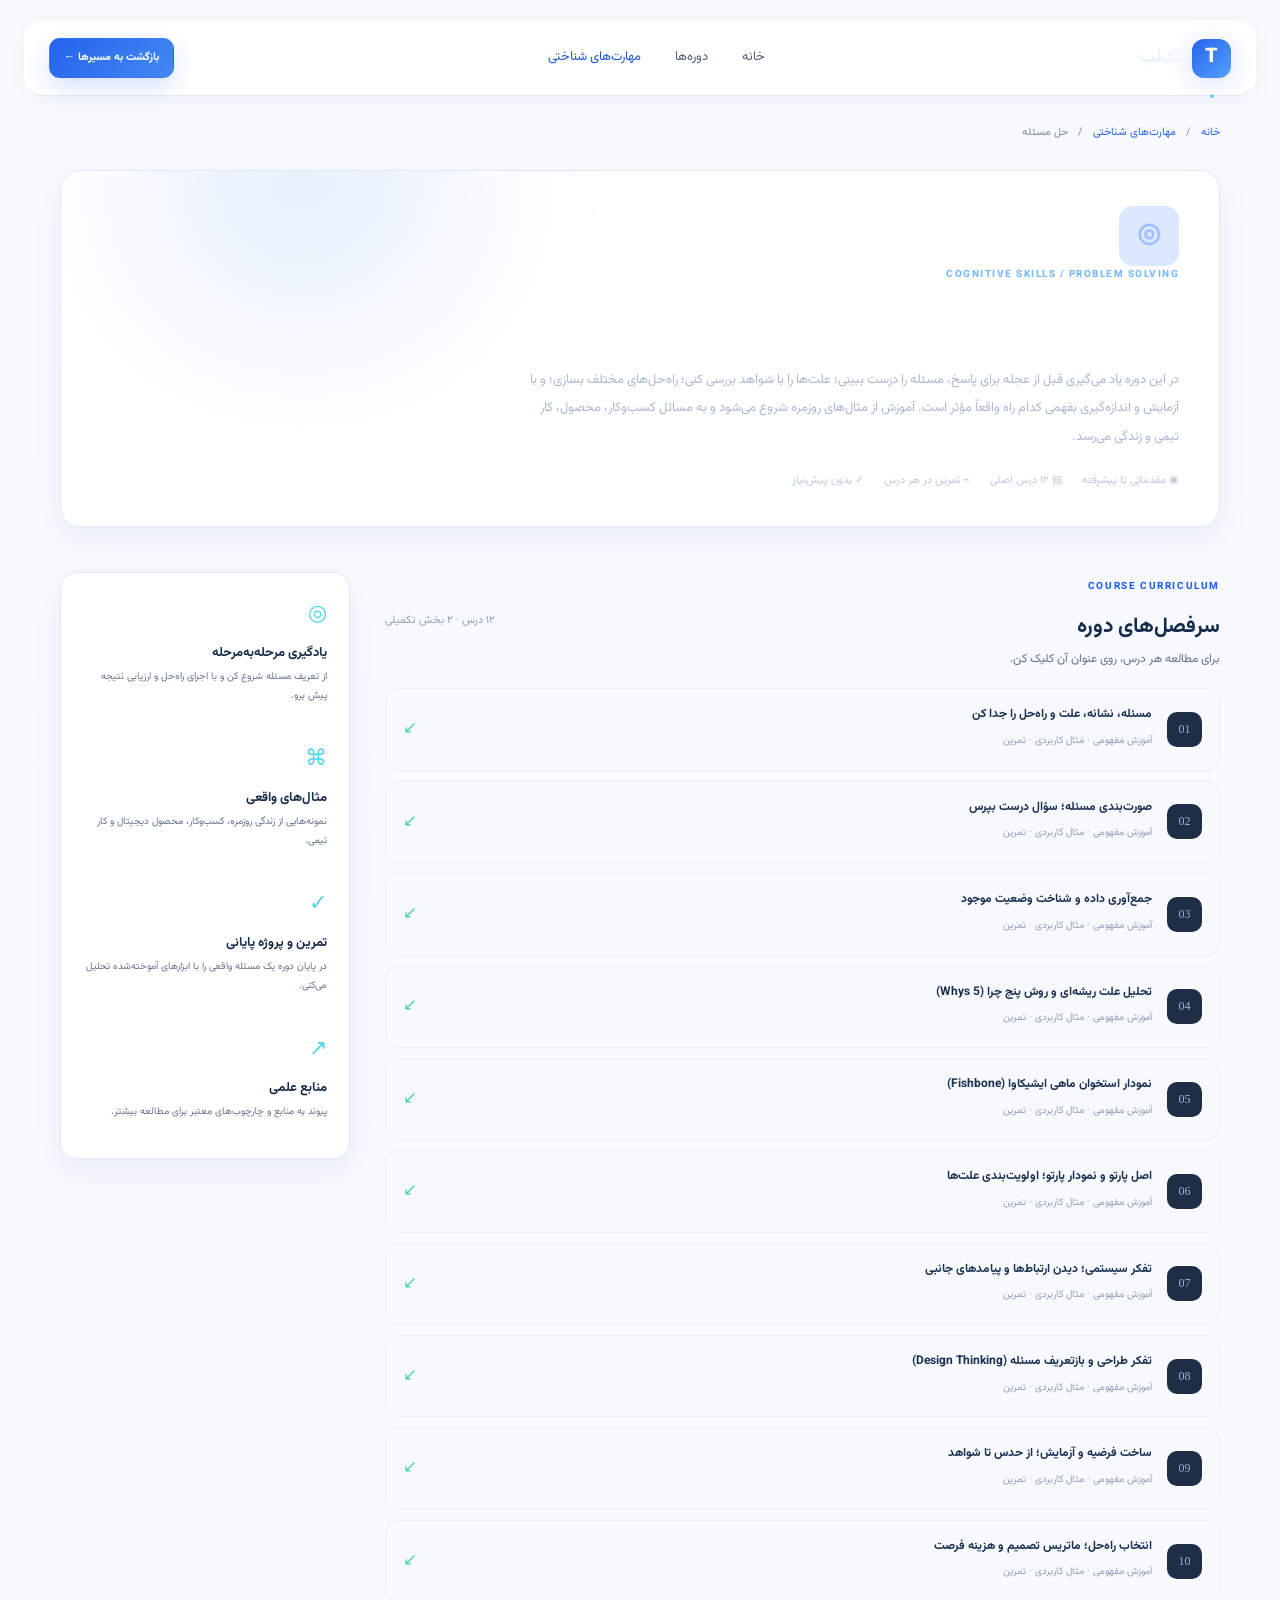
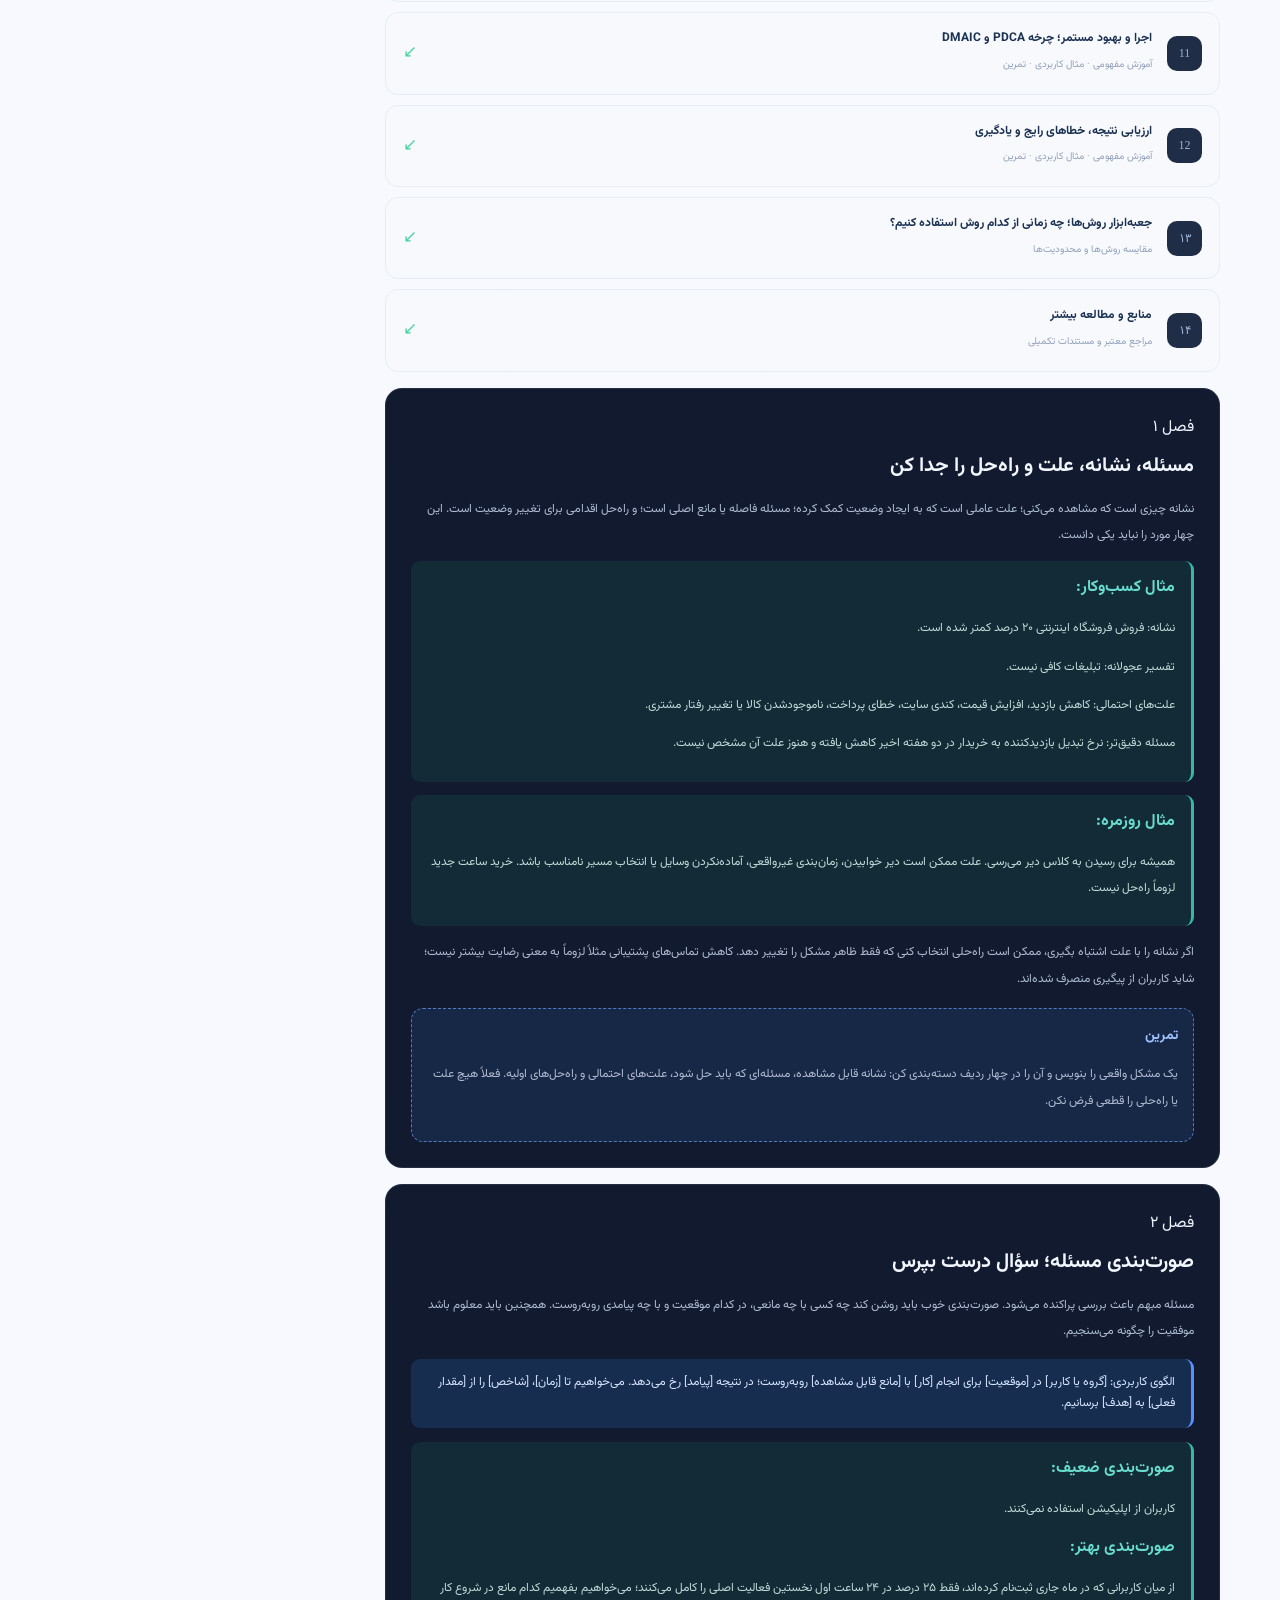
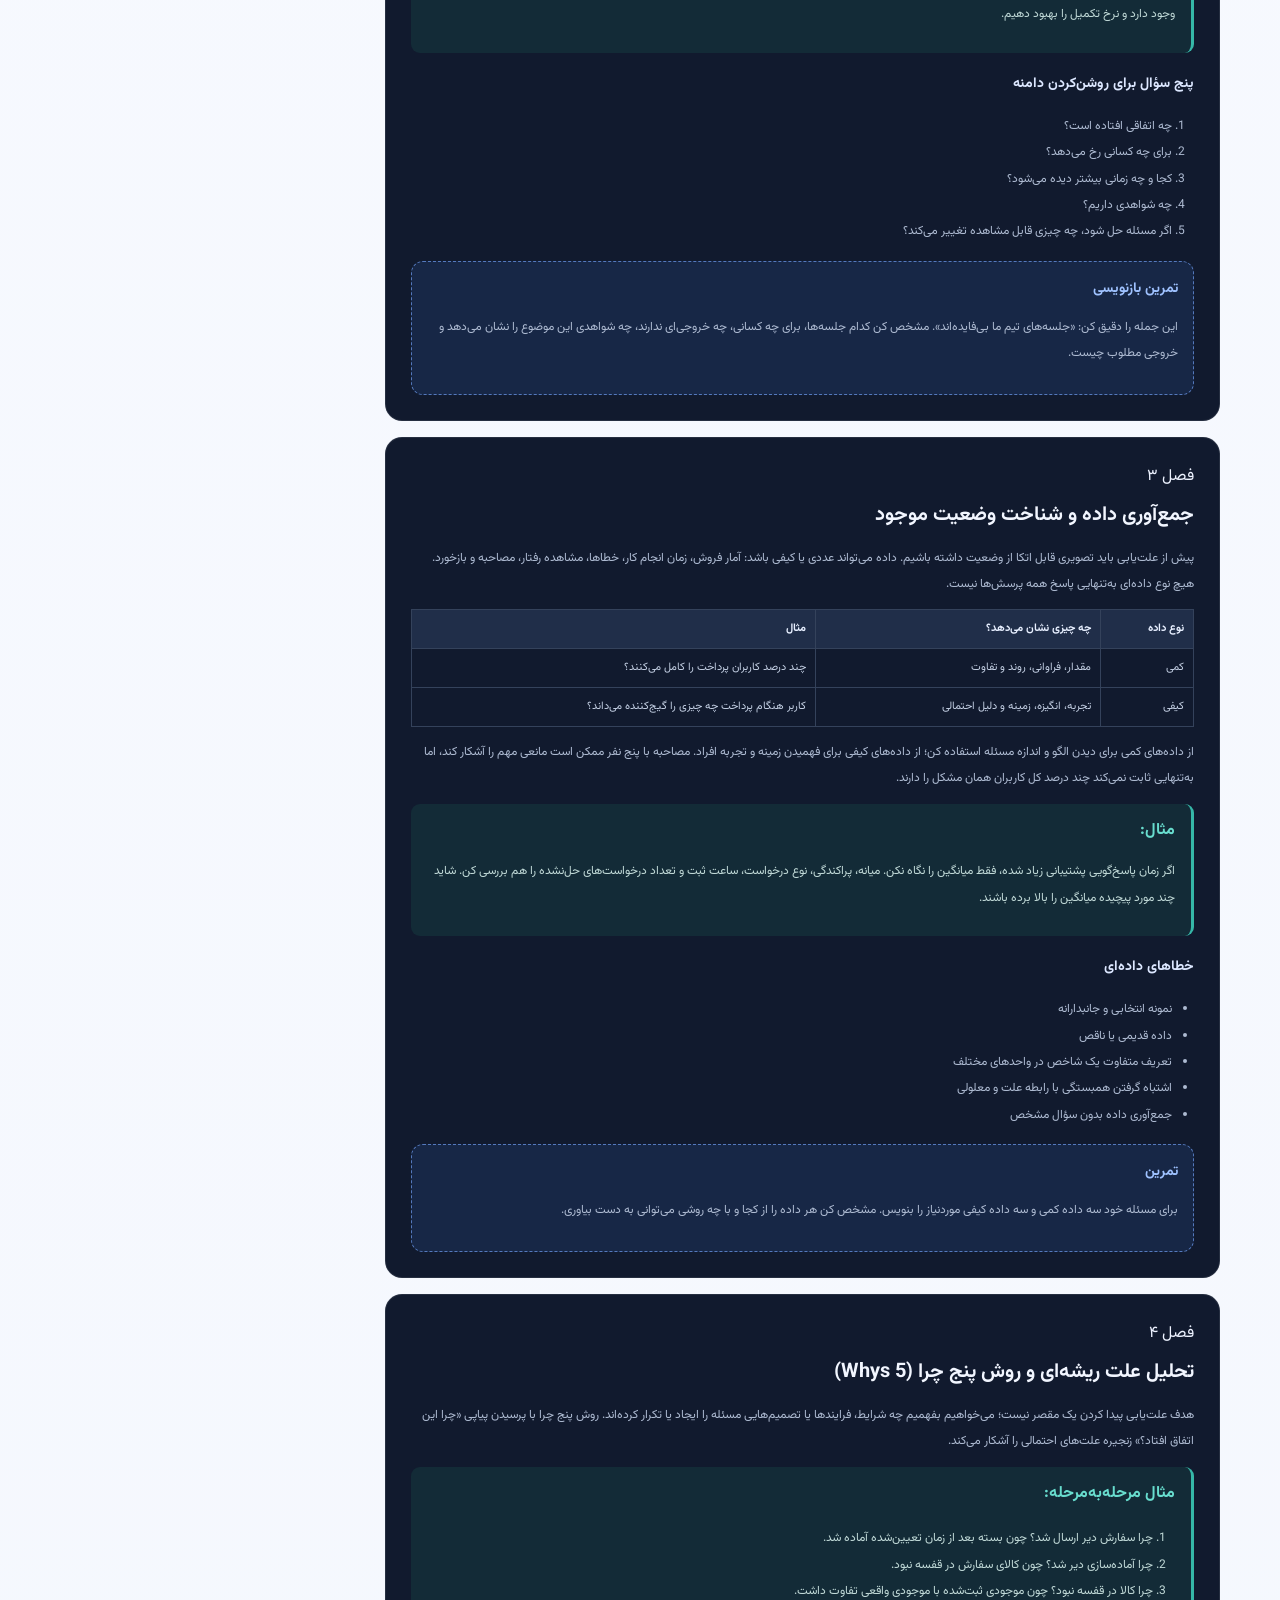
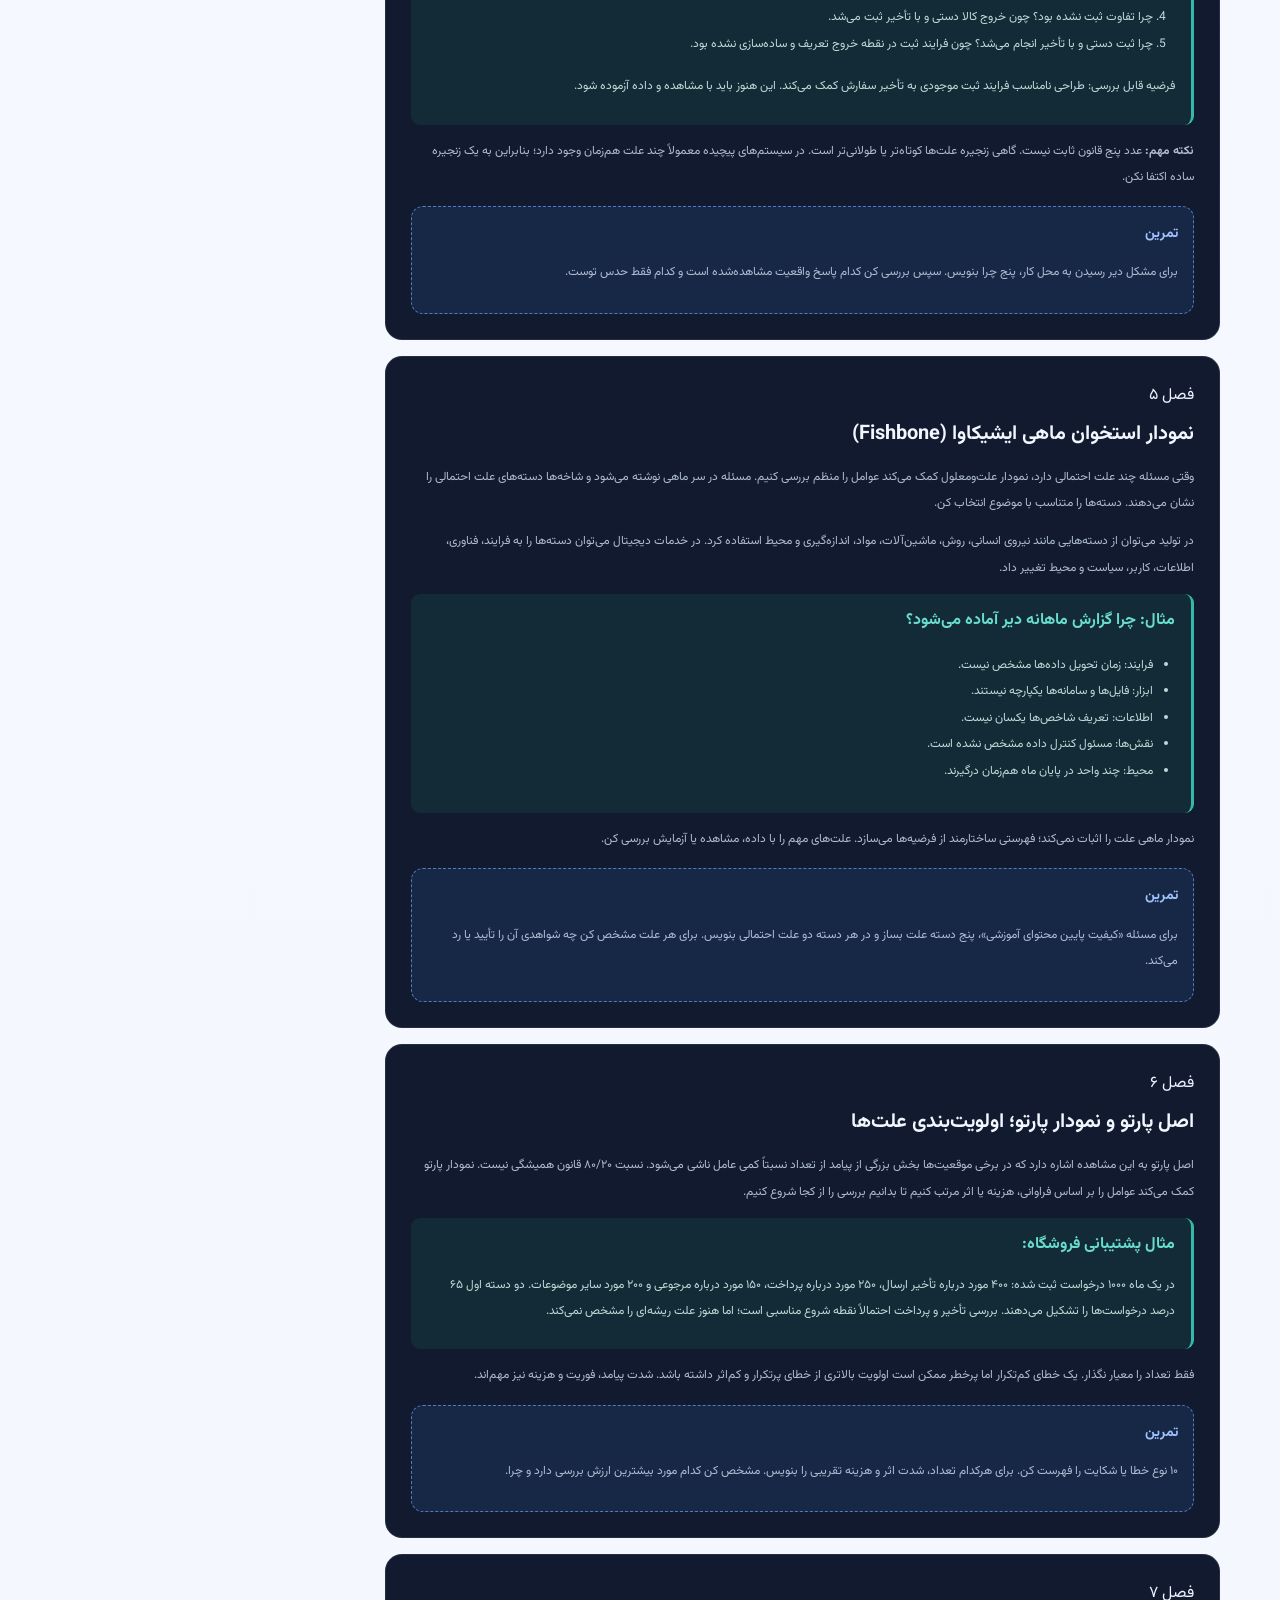
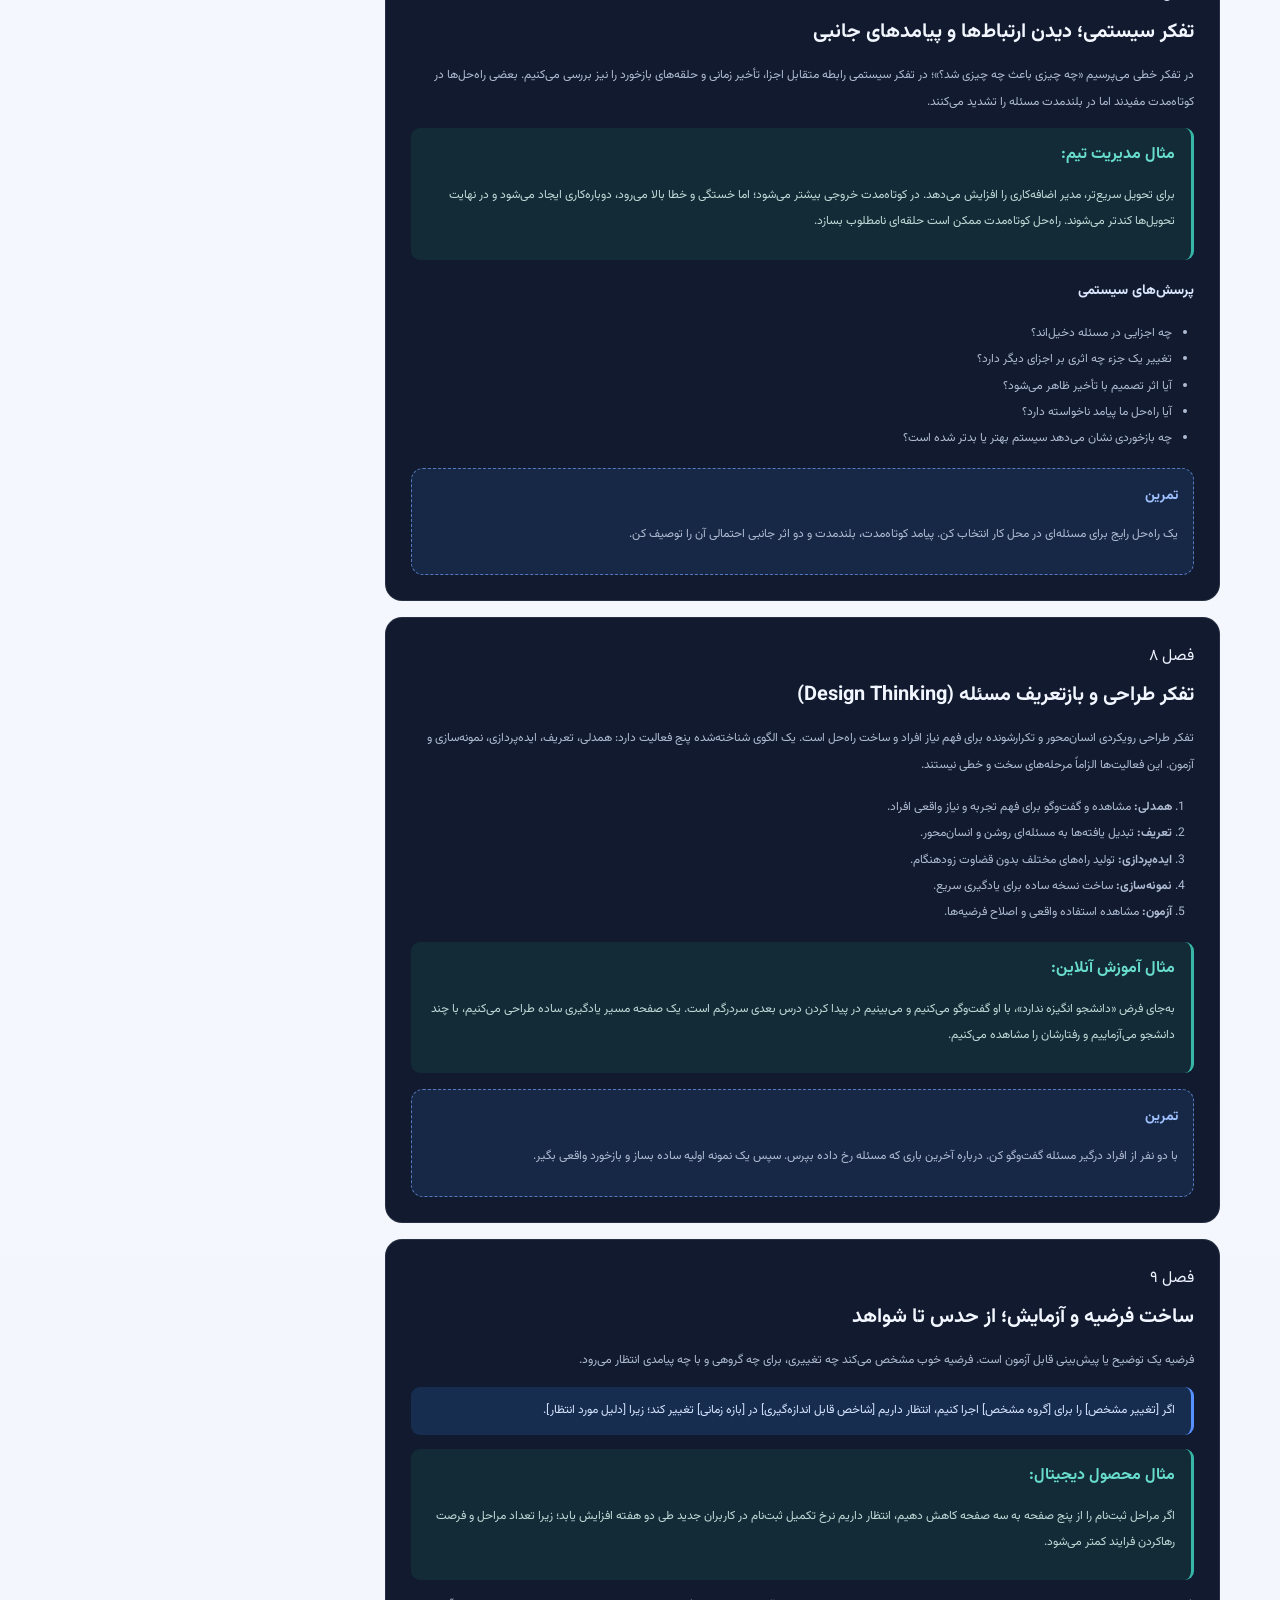
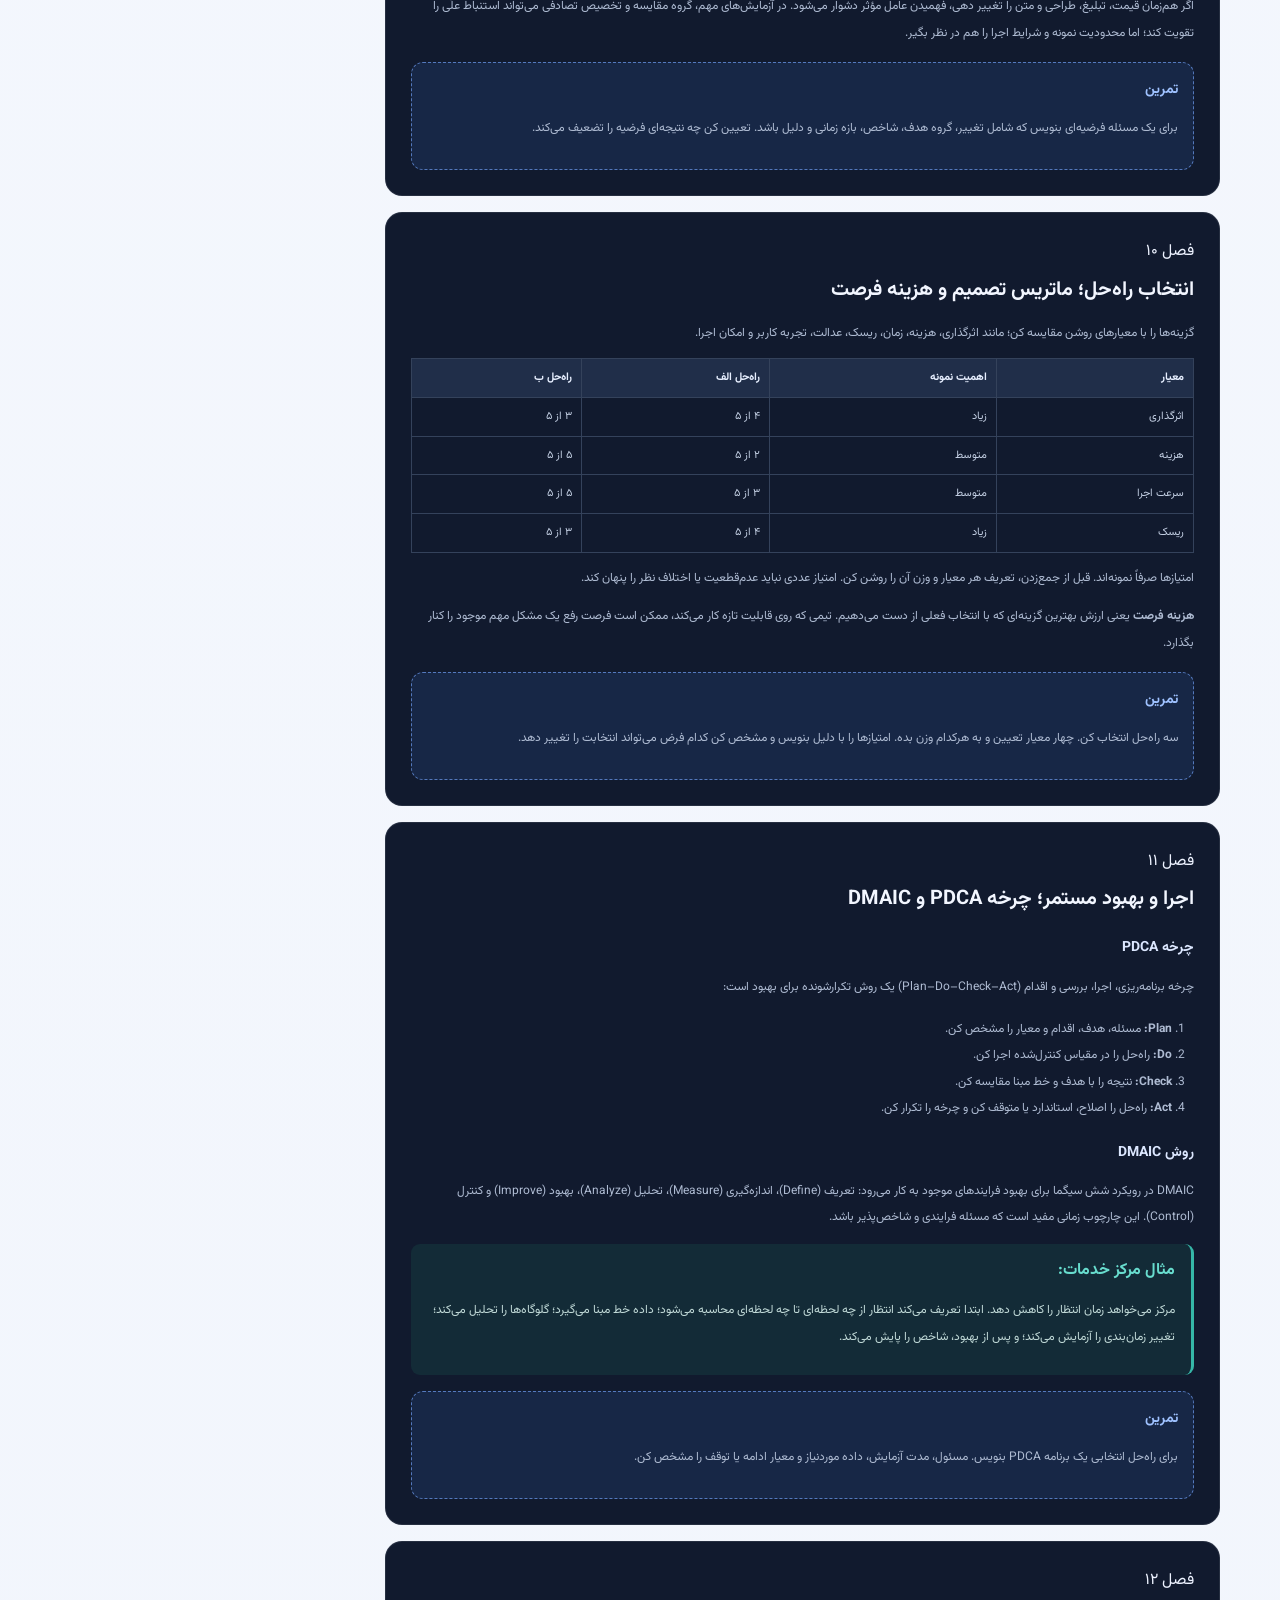
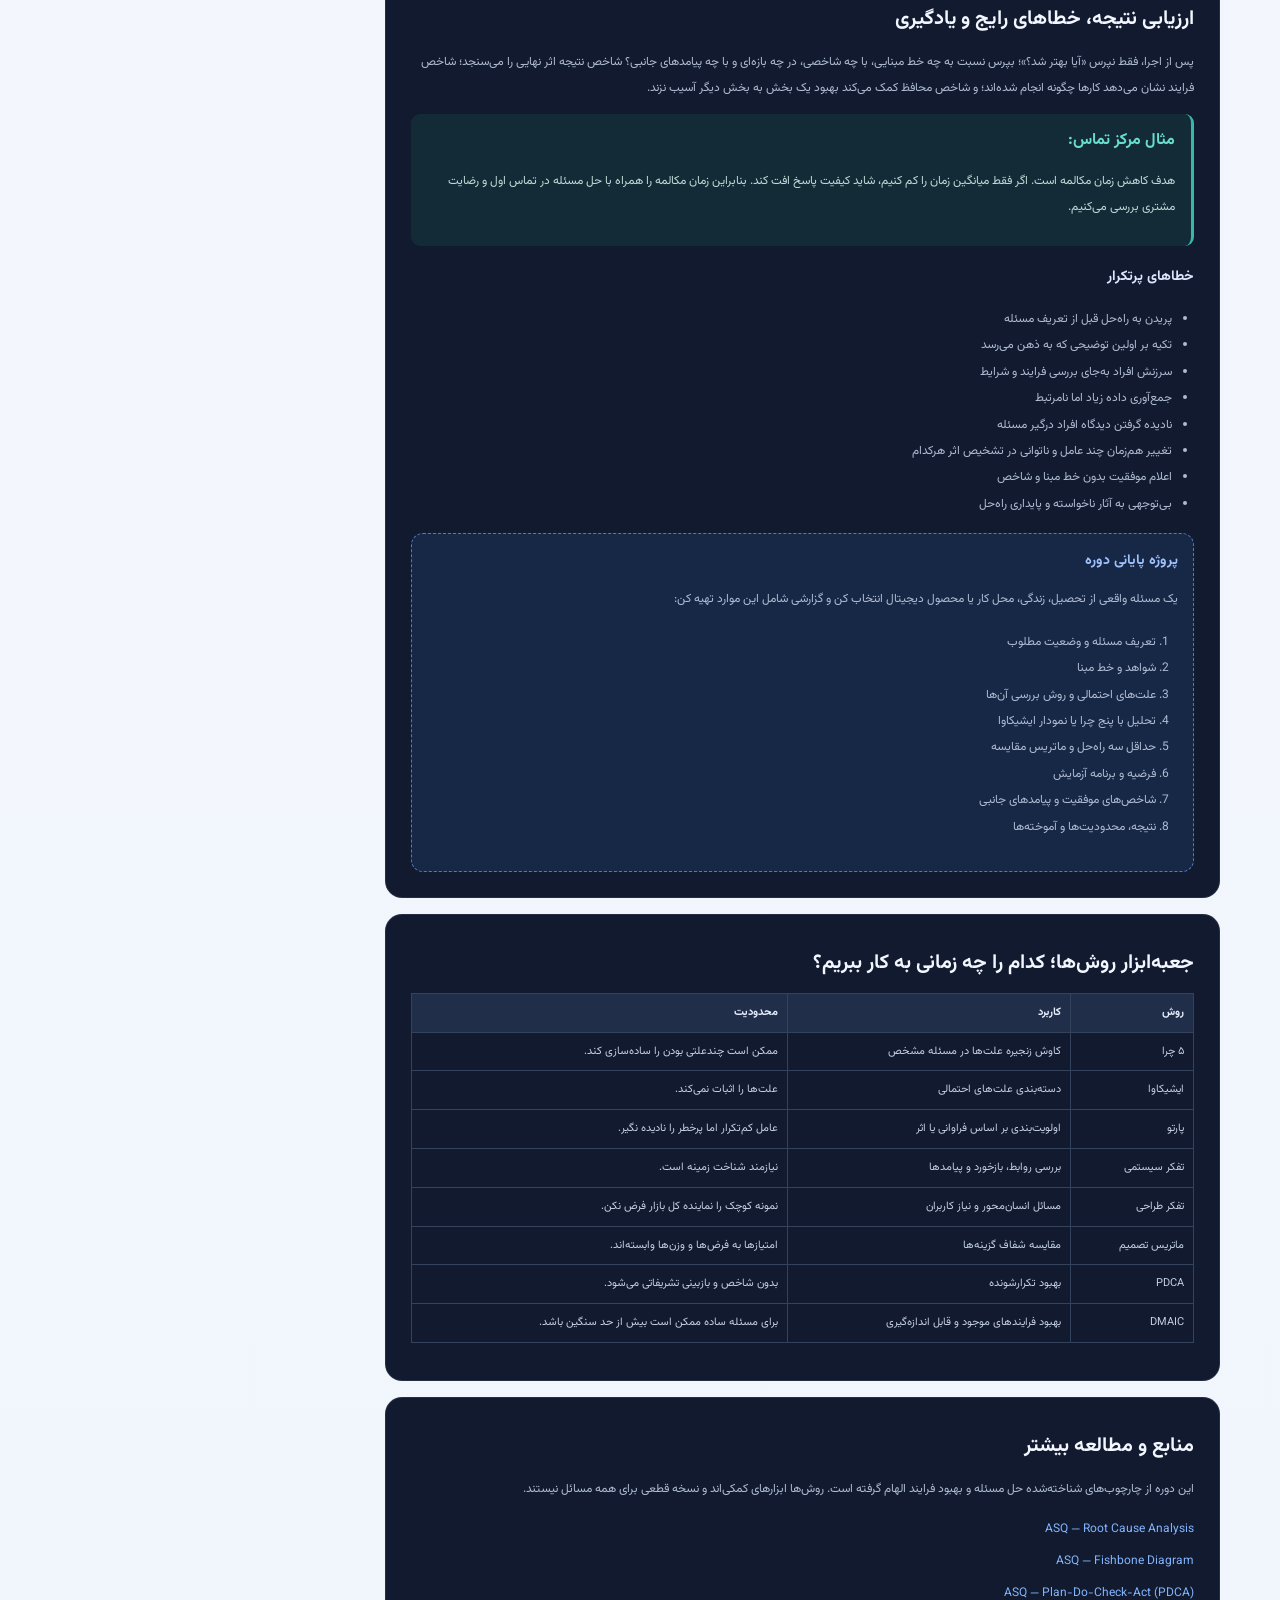
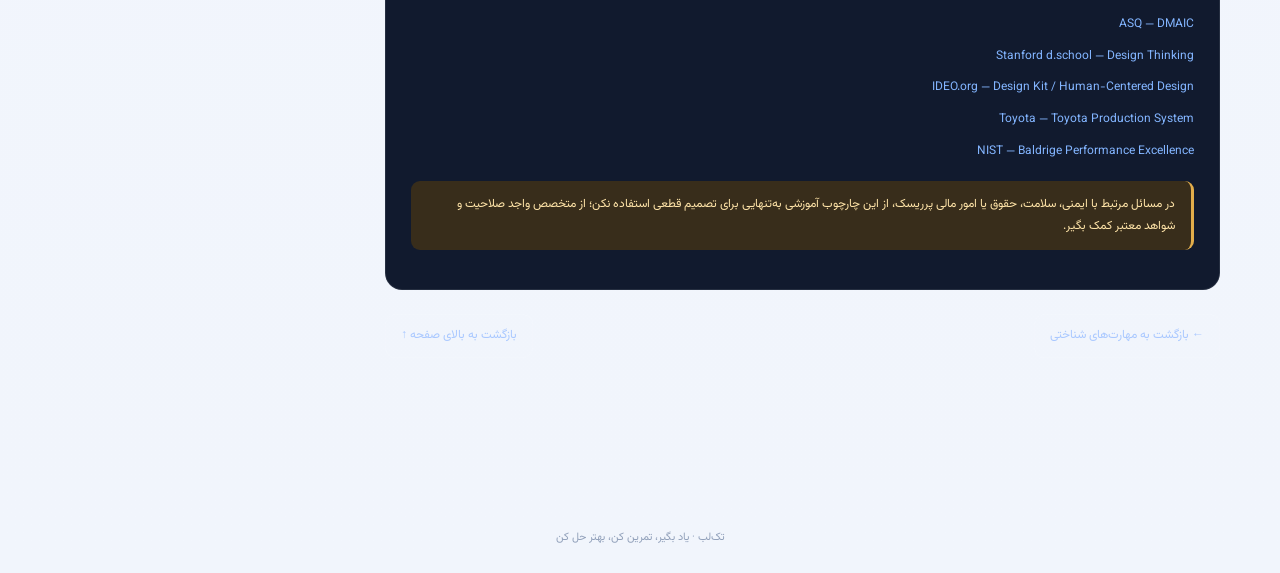
==== commit 1aa12fc1: "Redesign problem solving course to match TechLab course pages" ====
--- a/problem-solving.html
+++ b/problem-solving.html
@@ -1,21 +1,35 @@
-<!doctype html><html lang="fa" dir="rtl"><head><meta charset="utf-8"><meta name="viewport" content="width=device-width,initial-scale=1"><meta name="description" content="دوره جامع حل مسئله؛ روش‌های علمی، مثال‌های واقعی و تمرین"><title>دوره جامع حل مسئله | تک‌لب</title><link rel="preconnect" href="https://fonts.googleapis.com"><link href="https://fonts.googleapis.com/css2?family=Vazirmatn:wght@400;500;600;700;800&display=swap" rel="stylesheet"><style>
-:root{--blue:#2457d6;--ink:#17233c;--muted:#60708b;--line:#e1e8f3;--bg:#f6f8fc;--teal:#0e9488;--shadow:0 12px 34px #1c3a700b}*{box-sizing:border-box}body{margin:0;background:var(--bg);color:var(--ink);font-family:Vazirmatn,Tahoma,sans-serif;line-height:2}a{color:var(--blue);text-decoration:none}.wrap{width:min(1100px,calc(100% - 36px));margin:auto}.top{background:#fff;border-bottom:1px solid var(--line);position:sticky;top:0;z-index:3}.top .wrap{height:68px;display:flex;align-items:center;justify-content:space-between}.brand{font-weight:900;font-size:20px}.hero{margin:34px auto 22px;padding:38px;border-radius:25px;background:linear-gradient(120deg,#123b9a,#2865e5 65%,#5594fa);color:#fff}.eyebrow{font-size:12px;color:#dce8ff;font-weight:700}.hero h1{font-size:clamp(28px,5vw,44px);line-height:1.5;margin:10px 0}.hero p{max-width:780px;color:#e6edff}.stats{display:flex;flex-wrap:wrap;gap:10px}.stat{background:#ffffff1b;border:1px solid #ffffff35;padding:7px 13px;border-radius:30px;font-size:12px}.layout{display:grid;grid-template-columns:minmax(0,1fr) 285px;gap:22px;margin:22px auto 70px}.card,.side{background:#fff;border:1px solid var(--line);border-radius:18px;padding:23px;margin-bottom:16px;box-shadow:var(--shadow)}h2{font-size:22px;line-height:1.6;margin:0 0 12px}h3{font-size:17px;margin:18px 0 7px}p{margin:7px 0;color:#45536b}.lead{font-size:15px}.note{padding:13px 16px;background:#eaf1ff;border-right:4px solid var(--blue);border-radius:10px;margin:15px 0;color:#24427d;font-size:13px}.warning{background:#fff8e7;border-color:#e9b949;color:#75520b}.example{background:#f1faf8;border-right:4px solid var(--teal);padding:14px 16px;border-radius:10px;margin:12px 0}.example b{color:#08766e}.steps{padding:0 22px;margin:8px 0}.steps li{padding:3px 0;color:#45536b}.toc{position:sticky;top:88px}.toc h3{margin-top:0}.toc a{display:block;padding:6px 0;border-bottom:1px solid #edf0f6;font-size:12px;color:#40516d}.tag{display:inline-block;background:#edf3ff;color:#2457c5;padding:2px 9px;border-radius:20px;font-size:11px}.exercise{border:1px dashed #9ab3e8;background:#f8faff;border-radius:13px;padding:16px;margin-top:14px}.exercise h3{margin-top:0;color:#214eaa}.table{width:100%;border-collapse:collapse;font-size:13px;margin:12px 0}.table th,.table td{border:1px solid var(--line);padding:9px;text-align:right;vertical-align:top}.table th{background:#f1f5fc}.refs a{display:block;padding:5px 0;font-size:13px}.btn{display:inline-block;background:#fff;color:#214eb3;border-radius:10px;padding:9px 15px;font-size:13px;font-weight:800;margin-top:12px}.footer{text-align:center;color:var(--muted);font-size:12px;padding:22px}@media(max-width:850px){.layout{grid-template-columns:1fr}.toc{position:static;order:-1}.toc nav{display:grid;grid-template-columns:1fr 1fr;gap:0 12px}.hero{padding:26px}.card,.side{padding:18px}}@media(max-width:480px){.toc nav{grid-template-columns:1fr}.hero{margin-top:18px}}
-</style></head><body><header class="top"><div class="wrap"><a class="brand" href="index.html">تک‌لب</a><a href="index.html#cognitive">← بازگشت به مهارت‌های شناختی</a></div></header><main class="wrap">
-<section class="hero"><span class="eyebrow">COGNITIVE SKILLS · PRACTICAL COURSE</span><h1>حل مسئله؛ از فهم مسئله تا راه‌حل قابل سنجش</h1><p>در این دوره یاد می‌گیری قبل از عجله برای پاسخ، مسئله را درست ببینی؛ علت‌ها را با شواهد بررسی کنی؛ راه‌حل‌های مختلف بسازی؛ و با آزمایش و اندازه‌گیری بفهمی کدام راه واقعاً مؤثر است. آموزش از مثال‌های روزمره شروع می‌شود و به مسائل کسب‌وکار، محصول، کار تیمی و زندگی می‌رسد.</p><div class="stats"><span class="stat">سطح: مقدماتی تا پیشرفته</span><span class="stat">۱۲ فصل آموزشی</span><span class="stat">مثال و تمرین در هر فصل</span><span class="stat">بدون نیاز به پیش‌نیاز</span></div><a class="btn" href="#start">شروع یادگیری ↓</a></section>
-<div class="layout"><article>
-<section class="card" id="start"><h2>قبل از شروع: حل مسئله دقیقاً یعنی چه؟</h2><p class="lead">حل مسئله فقط پیدا کردن یک جواب سریع نیست؛ یک فرایند منظم برای حرکت از وضعیت نامطلوب به وضعیت مطلوب است.</p><p>فرض کن اینترنت خانه قطع شده است. ممکن است فوراً مودم را خاموش و روشن کنی. گاهی این کار جواب می‌دهد، اما اگر علت قطعی تمام‌شدن بسته، خرابی کابل یا اختلال شرکت ارائه‌دهنده باشد، راه‌اندازی مجدد مودم مشکل را حل نمی‌کند. در مسائل پیچیده‌تر نیز همین اتفاق می‌افتد: ما گاهی به‌جای فهمیدن علت، به اولین راه‌حلی که به ذهنمان می‌رسد واکنش نشان می‌دهیم.</p><div class="note"><b>تعریف کاربردی:</b> مسئله فاصله میان وضعیت موجود و وضعیت مطلوب است؛ حل مسئله یعنی این فاصله را با تصمیم‌ها و اقدام‌های سنجیده کم کنیم.</div><h3>فرایند کلی حل مسئله</h3><ol class="steps"><li>تشخیص و تعریف مسئله</li><li>جمع‌آوری اطلاعات و شناخت شرایط</li><li>تحلیل علت‌ها و روابط</li><li>ساخت و مقایسه گزینه‌ها</li><li>انتخاب و اجرای راه‌حل</li><li>اندازه‌گیری نتیجه و یادگیری</li></ol><p>این مراحل همیشه خطی نیستند. ممکن است پس از آزمایش متوجه شوی تعریف اولیه مسئله اشتباه بوده و لازم باشد به عقب برگردی.</p></section>
-<section class="card" id="ch1"><span class="tag">فصل ۱</span><h2>مسئله، نشانه، علت و راه‌حل را جدا کن</h2><p>نشانه چیزی است که مشاهده می‌کنی؛ علت عاملی است که به ایجاد وضعیت کمک کرده؛ مسئله فاصله یا مانع اصلی است؛ و راه‌حل اقدامی برای تغییر وضعیت است. این چهار مورد را نباید یکی دانست.</p><div class="example"><b>مثال کسب‌وکار:</b><p>نشانه: فروش فروشگاه اینترنتی ۲۰ درصد کمتر شده است.</p><p>تفسیر عجولانه: تبلیغات کافی نیست.</p><p>علت‌های احتمالی: کاهش بازدید، افزایش قیمت، کندی سایت، خطای پرداخت، ناموجودشدن کالا یا تغییر رفتار مشتری.</p><p>مسئله دقیق‌تر: نرخ تبدیل بازدیدکننده به خریدار در دو هفته اخیر کاهش یافته و هنوز علت آن مشخص نیست.</p></div><div class="example"><b>مثال روزمره:</b><p>همیشه برای رسیدن به کلاس دیر می‌رسی. علت ممکن است دیر خوابیدن، زمان‌بندی غیرواقعی، آماده‌نکردن وسایل یا انتخاب مسیر نامناسب باشد. خرید ساعت جدید لزوماً راه‌حل نیست.</p></div><p>اگر نشانه را با علت اشتباه بگیری، ممکن است راه‌حلی انتخاب کنی که فقط ظاهر مشکل را تغییر دهد. کاهش تماس‌های پشتیبانی مثلاً لزوماً به معنی رضایت بیشتر نیست؛ شاید کاربران از پیگیری منصرف شده‌اند.</p><div class="exercise"><h3>تمرین</h3><p>یک مشکل واقعی را بنویس و آن را در چهار ردیف دسته‌بندی کن: نشانه قابل مشاهده، مسئله‌ای که باید حل شود، علت‌های احتمالی و راه‌حل‌های اولیه. فعلاً هیچ علت یا راه‌حلی را قطعی فرض نکن.</p></div></section>
-<section class="card" id="ch2"><span class="tag">فصل ۲</span><h2>صورت‌بندی مسئله؛ سؤال درست بپرس</h2><p>مسئله مبهم باعث بررسی پراکنده می‌شود. صورت‌بندی خوب باید روشن کند چه کسی با چه مانعی، در کدام موقعیت و با چه پیامدی روبه‌روست. همچنین باید معلوم باشد موفقیت را چگونه می‌سنجیم.</p><div class="note">الگوی کاربردی: [گروه یا کاربر] در [موقعیت] برای انجام [کار] با [مانع قابل مشاهده] روبه‌روست؛ در نتیجه [پیامد] رخ می‌دهد. می‌خواهیم تا [زمان]، [شاخص] را از [مقدار فعلی] به [هدف] برسانیم.</div><div class="example"><b>صورت‌بندی ضعیف:</b><p>کاربران از اپلیکیشن استفاده نمی‌کنند.</p><b>صورت‌بندی بهتر:</b><p>از میان کاربرانی که در ماه جاری ثبت‌نام کرده‌اند، فقط ۲۵ درصد در ۲۴ ساعت اول نخستین فعالیت اصلی را کامل می‌کنند؛ می‌خواهیم بفهمیم کدام مانع در شروع کار وجود دارد و نرخ تکمیل را بهبود دهیم.</p></div><h3>پنج سؤال برای روشن‌کردن دامنه</h3><ol class="steps"><li>چه اتفاقی افتاده است؟</li><li>برای چه کسانی رخ می‌دهد؟</li><li>کجا و چه زمانی بیشتر دیده می‌شود؟</li><li>چه شواهدی داریم؟</li><li>اگر مسئله حل شود، چه چیزی قابل مشاهده تغییر می‌کند؟</li></ol><div class="exercise"><h3>تمرین بازنویسی</h3><p>این جمله را دقیق کن: «جلسه‌های تیم ما بی‌فایده‌اند». مشخص کن کدام جلسه‌ها، برای چه کسانی، چه خروجی‌ای ندارند، چه شواهدی این موضوع را نشان می‌دهد و خروجی مطلوب چیست.</p></div></section>
-<section class="card" id="ch3"><span class="tag">فصل ۳</span><h2>جمع‌آوری داده و شناخت وضعیت موجود</h2><p>پیش از علت‌یابی باید تصویری قابل اتکا از وضعیت داشته باشیم. داده می‌تواند عددی یا کیفی باشد: آمار فروش، زمان انجام کار، خطاها، مشاهده رفتار، مصاحبه و بازخورد. هیچ نوع داده‌ای به‌تنهایی پاسخ همه پرسش‌ها نیست.</p><table class="table"><tr><th>نوع داده</th><th>چه چیزی نشان می‌دهد؟</th><th>مثال</th></tr><tr><td>کمی</td><td>مقدار، فراوانی، روند و تفاوت</td><td>چند درصد کاربران پرداخت را کامل می‌کنند؟</td></tr><tr><td>کیفی</td><td>تجربه، انگیزه، زمینه و دلیل احتمالی</td><td>کاربر هنگام پرداخت چه چیزی را گیج‌کننده می‌داند؟</td></tr></table><p>از داده‌های کمی برای دیدن الگو و اندازه مسئله استفاده کن؛ از داده‌های کیفی برای فهمیدن زمینه و تجربه افراد. مصاحبه با پنج نفر ممکن است مانعی مهم را آشکار کند، اما به‌تنهایی ثابت نمی‌کند چند درصد کل کاربران همان مشکل را دارند.</p><div class="example"><b>مثال:</b><p>اگر زمان پاسخ‌گویی پشتیبانی زیاد شده، فقط میانگین را نگاه نکن. میانه، پراکندگی، نوع درخواست، ساعت ثبت و تعداد درخواست‌های حل‌نشده را هم بررسی کن. شاید چند مورد پیچیده میانگین را بالا برده باشند.</p></div><h3>خطاهای داده‌ای</h3><ul class="steps"><li>نمونه انتخابی و جانبدارانه</li><li>داده قدیمی یا ناقص</li><li>تعریف متفاوت یک شاخص در واحدهای مختلف</li><li>اشتباه گرفتن همبستگی با رابطه علت و معلولی</li><li>جمع‌آوری داده بدون سؤال مشخص</li></ul><div class="exercise"><h3>تمرین</h3><p>برای مسئله خود سه داده کمی و سه داده کیفی موردنیاز را بنویس. مشخص کن هر داده را از کجا و با چه روشی می‌توانی به دست بیاوری.</p></div></section>
-<section class="card" id="ch4"><span class="tag">فصل ۴</span><h2>تحلیل علت ریشه‌ای و روش پنج چرا (5 Whys)</h2><p>هدف علت‌یابی پیدا کردن یک مقصر نیست؛ می‌خواهیم بفهمیم چه شرایط، فرایندها یا تصمیم‌هایی مسئله را ایجاد یا تکرار کرده‌اند. روش پنج چرا با پرسیدن پیاپی «چرا این اتفاق افتاد؟» زنجیره علت‌های احتمالی را آشکار می‌کند.</p><div class="example"><b>مثال مرحله‌به‌مرحله:</b><ol class="steps"><li>چرا سفارش دیر ارسال شد؟ چون بسته بعد از زمان تعیین‌شده آماده شد.</li><li>چرا آماده‌سازی دیر شد؟ چون کالای سفارش در قفسه نبود.</li><li>چرا کالا در قفسه نبود؟ چون موجودی ثبت‌شده با موجودی واقعی تفاوت داشت.</li><li>چرا تفاوت ثبت نشده بود؟ چون خروج کالا دستی و با تأخیر ثبت می‌شد.</li><li>چرا ثبت دستی و با تأخیر انجام می‌شد؟ چون فرایند ثبت در نقطه خروج تعریف و ساده‌سازی نشده بود.</li></ol><p>فرضیه قابل بررسی: طراحی نامناسب فرایند ثبت موجودی به تأخیر سفارش کمک می‌کند. این هنوز باید با مشاهده و داده آزموده شود.</p></div><p><b>نکته مهم:</b> عدد پنج قانون ثابت نیست. گاهی زنجیره علت‌ها کوتاه‌تر یا طولانی‌تر است. در سیستم‌های پیچیده معمولاً چند علت هم‌زمان وجود دارد؛ بنابراین به یک زنجیره ساده اکتفا نکن.</p><div class="exercise"><h3>تمرین</h3><p>برای مشکل دیر رسیدن به محل کار، پنج چرا بنویس. سپس بررسی کن کدام پاسخ واقعیت مشاهده‌شده است و کدام فقط حدس توست.</p></div></section>
-<section class="card" id="ch5"><span class="tag">فصل ۵</span><h2>نمودار استخوان ماهی ایشیکاوا (Fishbone)</h2><p>وقتی مسئله چند علت احتمالی دارد، نمودار علت‌ومعلول کمک می‌کند عوامل را منظم بررسی کنیم. مسئله در سر ماهی نوشته می‌شود و شاخه‌ها دسته‌های علت احتمالی را نشان می‌دهند. دسته‌ها را متناسب با موضوع انتخاب کن.</p><p>در تولید می‌توان از دسته‌هایی مانند نیروی انسانی، روش، ماشین‌آلات، مواد، اندازه‌گیری و محیط استفاده کرد. در خدمات دیجیتال می‌توان دسته‌ها را به فرایند، فناوری، اطلاعات، کاربر، سیاست و محیط تغییر داد.</p><div class="example"><b>مثال: چرا گزارش ماهانه دیر آماده می‌شود؟</b><ul class="steps"><li>فرایند: زمان تحویل داده‌ها مشخص نیست.</li><li>ابزار: فایل‌ها و سامانه‌ها یکپارچه نیستند.</li><li>اطلاعات: تعریف شاخص‌ها یکسان نیست.</li><li>نقش‌ها: مسئول کنترل داده مشخص نشده است.</li><li>محیط: چند واحد در پایان ماه هم‌زمان درگیرند.</li></ul></div><p>نمودار ماهی علت را اثبات نمی‌کند؛ فهرستی ساختارمند از فرضیه‌ها می‌سازد. علت‌های مهم را با داده، مشاهده یا آزمایش بررسی کن.</p><div class="exercise"><h3>تمرین</h3><p>برای مسئله «کیفیت پایین محتوای آموزشی»، پنج دسته علت بساز و در هر دسته دو علت احتمالی بنویس. برای هر علت مشخص کن چه شواهدی آن را تأیید یا رد می‌کند.</p></div></section>
-<section class="card" id="ch6"><span class="tag">فصل ۶</span><h2>اصل پارتو و نمودار پارتو؛ اولویت‌بندی علت‌ها</h2><p>اصل پارتو به این مشاهده اشاره دارد که در برخی موقعیت‌ها بخش بزرگی از پیامد از تعداد نسبتاً کمی عامل ناشی می‌شود. نسبت ۸۰/۲۰ قانون همیشگی نیست. نمودار پارتو کمک می‌کند عوامل را بر اساس فراوانی، هزینه یا اثر مرتب کنیم تا بدانیم بررسی را از کجا شروع کنیم.</p><div class="example"><b>مثال پشتیبانی فروشگاه:</b><p>در یک ماه ۱۰۰۰ درخواست ثبت شده: ۴۰۰ مورد درباره تأخیر ارسال، ۲۵۰ مورد درباره پرداخت، ۱۵۰ مورد درباره مرجوعی و ۲۰۰ مورد سایر موضوعات. دو دسته اول ۶۵ درصد درخواست‌ها را تشکیل می‌دهند. بررسی تأخیر و پرداخت احتمالاً نقطه شروع مناسبی است؛ اما هنوز علت ریشه‌ای را مشخص نمی‌کند.</p></div><p>فقط تعداد را معیار نگذار. یک خطای کم‌تکرار اما پرخطر ممکن است اولویت بالاتری از خطای پرتکرار و کم‌اثر داشته باشد. شدت پیامد، فوریت و هزینه نیز مهم‌اند.</p><div class="exercise"><h3>تمرین</h3><p>۱۰ نوع خطا یا شکایت را فهرست کن. برای هرکدام تعداد، شدت اثر و هزینه تقریبی را بنویس. مشخص کن کدام مورد بیشترین ارزش بررسی دارد و چرا.</p></div></section>
-<section class="card" id="ch7"><span class="tag">فصل ۷</span><h2>تفکر سیستمی؛ دیدن ارتباط‌ها و پیامدهای جانبی</h2><p>در تفکر خطی می‌پرسیم «چه چیزی باعث چه چیزی شد؟»؛ در تفکر سیستمی رابطه متقابل اجزا، تأخیر زمانی و حلقه‌های بازخورد را نیز بررسی می‌کنیم. بعضی راه‌حل‌ها در کوتاه‌مدت مفیدند اما در بلندمدت مسئله را تشدید می‌کنند.</p><div class="example"><b>مثال مدیریت تیم:</b><p>برای تحویل سریع‌تر، مدیر اضافه‌کاری را افزایش می‌دهد. در کوتاه‌مدت خروجی بیشتر می‌شود؛ اما خستگی و خطا بالا می‌رود، دوباره‌کاری ایجاد می‌شود و در نهایت تحویل‌ها کندتر می‌شوند. راه‌حل کوتاه‌مدت ممکن است حلقه‌ای نامطلوب بسازد.</p></div><h3>پرسش‌های سیستمی</h3><ul class="steps"><li>چه اجزایی در مسئله دخیل‌اند؟</li><li>تغییر یک جزء چه اثری بر اجزای دیگر دارد؟</li><li>آیا اثر تصمیم با تأخیر ظاهر می‌شود؟</li><li>آیا راه‌حل ما پیامد ناخواسته دارد؟</li><li>چه بازخوردی نشان می‌دهد سیستم بهتر یا بدتر شده است؟</li></ul><div class="exercise"><h3>تمرین</h3><p>یک راه‌حل رایج برای مسئله‌ای در محل کار انتخاب کن. پیامد کوتاه‌مدت، بلندمدت و دو اثر جانبی احتمالی آن را توصیف کن.</p></div></section>
-<section class="card" id="ch8"><span class="tag">فصل ۸</span><h2>تفکر طراحی و بازتعریف مسئله (Design Thinking)</h2><p>تفکر طراحی رویکردی انسان‌محور و تکرارشونده برای فهم نیاز افراد و ساخت راه‌حل است. یک الگوی شناخته‌شده پنج فعالیت دارد: همدلی، تعریف، ایده‌پردازی، نمونه‌سازی و آزمون. این فعالیت‌ها الزاماً مرحله‌های سخت و خطی نیستند.</p><ol class="steps"><li><b>همدلی:</b> مشاهده و گفت‌وگو برای فهم تجربه و نیاز واقعی افراد.</li><li><b>تعریف:</b> تبدیل یافته‌ها به مسئله‌ای روشن و انسان‌محور.</li><li><b>ایده‌پردازی:</b> تولید راه‌های مختلف بدون قضاوت زودهنگام.</li><li><b>نمونه‌سازی:</b> ساخت نسخه ساده برای یادگیری سریع.</li><li><b>آزمون:</b> مشاهده استفاده واقعی و اصلاح فرضیه‌ها.</li></ol><div class="example"><b>مثال آموزش آنلاین:</b><p>به‌جای فرض «دانشجو انگیزه ندارد»، با او گفت‌وگو می‌کنیم و می‌بینیم در پیدا کردن درس بعدی سردرگم است. یک صفحه مسیر یادگیری ساده طراحی می‌کنیم، با چند دانشجو می‌آزماییم و رفتارشان را مشاهده می‌کنیم.</p></div><div class="exercise"><h3>تمرین</h3><p>با دو نفر از افراد درگیر مسئله گفت‌وگو کن. درباره آخرین باری که مسئله رخ داده بپرس. سپس یک نمونه اولیه ساده بساز و بازخورد واقعی بگیر.</p></div></section>
-<section class="card" id="ch9"><span class="tag">فصل ۹</span><h2>ساخت فرضیه و آزمایش؛ از حدس تا شواهد</h2><p>فرضیه یک توضیح یا پیش‌بینی قابل آزمون است. فرضیه خوب مشخص می‌کند چه تغییری، برای چه گروهی و با چه پیامدی انتظار می‌رود.</p><div class="note">اگر [تغییر مشخص] را برای [گروه مشخص] اجرا کنیم، انتظار داریم [شاخص قابل اندازه‌گیری] در [بازه زمانی] تغییر کند؛ زیرا [دلیل مورد انتظار].</div><div class="example"><b>مثال محصول دیجیتال:</b><p>اگر مراحل ثبت‌نام را از پنج صفحه به سه صفحه کاهش دهیم، انتظار داریم نرخ تکمیل ثبت‌نام در کاربران جدید طی دو هفته افزایش یابد؛ زیرا تعداد مراحل و فرصت رهاکردن فرایند کمتر می‌شود.</p></div><p>اگر هم‌زمان قیمت، تبلیغ، طراحی و متن را تغییر دهی، فهمیدن عامل مؤثر دشوار می‌شود. در آزمایش‌های مهم، گروه مقایسه و تخصیص تصادفی می‌تواند استنباط علّی را تقویت کند؛ اما محدودیت نمونه و شرایط اجرا را هم در نظر بگیر.</p><div class="exercise"><h3>تمرین</h3><p>برای یک مسئله فرضیه‌ای بنویس که شامل تغییر، گروه هدف، شاخص، بازه زمانی و دلیل باشد. تعیین کن چه نتیجه‌ای فرضیه را تضعیف می‌کند.</p></div></section>
-<section class="card" id="ch10"><span class="tag">فصل ۱۰</span><h2>انتخاب راه‌حل؛ ماتریس تصمیم و هزینه فرصت</h2><p>گزینه‌ها را با معیارهای روشن مقایسه کن؛ مانند اثرگذاری، هزینه، زمان، ریسک، عدالت، تجربه کاربر و امکان اجرا.</p><table class="table"><tr><th>معیار</th><th>اهمیت نمونه</th><th>راه‌حل الف</th><th>راه‌حل ب</th></tr><tr><td>اثرگذاری</td><td>زیاد</td><td>۴ از ۵</td><td>۳ از ۵</td></tr><tr><td>هزینه</td><td>متوسط</td><td>۲ از ۵</td><td>۵ از ۵</td></tr><tr><td>سرعت اجرا</td><td>متوسط</td><td>۳ از ۵</td><td>۵ از ۵</td></tr><tr><td>ریسک</td><td>زیاد</td><td>۴ از ۵</td><td>۳ از ۵</td></tr></table><p>امتیازها صرفاً نمونه‌اند. قبل از جمع‌زدن، تعریف هر معیار و وزن آن را روشن کن. امتیاز عددی نباید عدم‌قطعیت یا اختلاف نظر را پنهان کند.</p><p><b>هزینه فرصت</b> یعنی ارزش بهترین گزینه‌ای که با انتخاب فعلی از دست می‌دهیم. تیمی که روی قابلیت تازه کار می‌کند، ممکن است فرصت رفع یک مشکل مهم موجود را کنار بگذارد.</p><div class="exercise"><h3>تمرین</h3><p>سه راه‌حل انتخاب کن. چهار معیار تعیین و به هرکدام وزن بده. امتیازها را با دلیل بنویس و مشخص کن کدام فرض می‌تواند انتخابت را تغییر دهد.</p></div></section>
-<section class="card" id="ch11"><span class="tag">فصل ۱۱</span><h2>اجرا و بهبود مستمر؛ چرخه PDCA و DMAIC</h2><h3>چرخه PDCA</h3><p>چرخه برنامه‌ریزی، اجرا، بررسی و اقدام (Plan–Do–Check–Act) یک روش تکرارشونده برای بهبود است:</p><ol class="steps"><li><b>Plan:</b> مسئله، هدف، اقدام و معیار را مشخص کن.</li><li><b>Do:</b> راه‌حل را در مقیاس کنترل‌شده اجرا کن.</li><li><b>Check:</b> نتیجه را با هدف و خط مبنا مقایسه کن.</li><li><b>Act:</b> راه‌حل را اصلاح، استاندارد یا متوقف کن و چرخه را تکرار کن.</li></ol><h3>روش DMAIC</h3><p>DMAIC در رویکرد شش سیگما برای بهبود فرایندهای موجود به کار می‌رود: تعریف (Define)، اندازه‌گیری (Measure)، تحلیل (Analyze)، بهبود (Improve) و کنترل (Control). این چارچوب زمانی مفید است که مسئله فرایندی و شاخص‌پذیر باشد.</p><div class="example"><b>مثال مرکز خدمات:</b><p>مرکز می‌خواهد زمان انتظار را کاهش دهد. ابتدا تعریف می‌کند انتظار از چه لحظه‌ای تا چه لحظه‌ای محاسبه می‌شود؛ داده خط مبنا می‌گیرد؛ گلوگاه‌ها را تحلیل می‌کند؛ تغییر زمان‌بندی را آزمایش می‌کند؛ و پس از بهبود، شاخص را پایش می‌کند.</p></div><div class="exercise"><h3>تمرین</h3><p>برای راه‌حل انتخابی یک برنامه PDCA بنویس. مسئول، مدت آزمایش، داده موردنیاز و معیار ادامه یا توقف را مشخص کن.</p></div></section>
-<section class="card" id="ch12"><span class="tag">فصل ۱۲</span><h2>ارزیابی نتیجه، خطاهای رایج و یادگیری</h2><p>پس از اجرا، فقط نپرس «آیا بهتر شد؟»؛ بپرس نسبت به چه خط مبنایی، با چه شاخصی، در چه بازه‌ای و با چه پیامدهای جانبی؟ شاخص نتیجه اثر نهایی را می‌سنجد؛ شاخص فرایند نشان می‌دهد کارها چگونه انجام شده‌اند؛ و شاخص محافظ کمک می‌کند بهبود یک بخش به بخش دیگر آسیب نزند.</p><div class="example"><b>مثال مرکز تماس:</b><p>هدف کاهش زمان مکالمه است. اگر فقط میانگین زمان را کم کنیم، شاید کیفیت پاسخ افت کند. بنابراین زمان مکالمه را همراه با حل مسئله در تماس اول و رضایت مشتری بررسی می‌کنیم.</p></div><h3>خطاهای پرتکرار</h3><ul class="steps"><li>پریدن به راه‌حل قبل از تعریف مسئله</li><li>تکیه بر اولین توضیحی که به ذهن می‌رسد</li><li>سرزنش افراد به‌جای بررسی فرایند و شرایط</li><li>جمع‌آوری داده زیاد اما نامرتبط</li><li>نادیده گرفتن دیدگاه افراد درگیر مسئله</li><li>تغییر هم‌زمان چند عامل و ناتوانی در تشخیص اثر هرکدام</li><li>اعلام موفقیت بدون خط مبنا و شاخص</li><li>بی‌توجهی به آثار ناخواسته و پایداری راه‌حل</li></ul><div class="exercise"><h3>پروژه پایانی دوره</h3><p>یک مسئله واقعی از تحصیل، زندگی، محل کار یا محصول دیجیتال انتخاب کن و گزارشی شامل این موارد تهیه کن:</p><ol class="steps"><li>تعریف مسئله و وضعیت مطلوب</li><li>شواهد و خط مبنا</li><li>علت‌های احتمالی و روش بررسی آن‌ها</li><li>تحلیل با پنج چرا یا نمودار ایشیکاوا</li><li>حداقل سه راه‌حل و ماتریس مقایسه</li><li>فرضیه و برنامه آزمایش</li><li>شاخص‌های موفقیت و پیامدهای جانبی</li><li>نتیجه، محدودیت‌ها و آموخته‌ها</li></ol></div></section>
-<section class="card" id="methods"><h2>جعبه‌ابزار روش‌ها؛ کدام را چه زمانی به کار ببریم؟</h2><table class="table"><tr><th>روش</th><th>کاربرد</th><th>محدودیت</th></tr><tr><td>۵ چرا</td><td>کاوش زنجیره علت‌ها در مسئله مشخص</td><td>ممکن است چندعلتی بودن را ساده‌سازی کند.</td></tr><tr><td>ایشیکاوا</td><td>دسته‌بندی علت‌های احتمالی</td><td>علت‌ها را اثبات نمی‌کند.</td></tr><tr><td>پارتو</td><td>اولویت‌بندی بر اساس فراوانی یا اثر</td><td>عامل کم‌تکرار اما پرخطر را نادیده نگیر.</td></tr><tr><td>تفکر سیستمی</td><td>بررسی روابط، بازخورد و پیامدها</td><td>نیازمند شناخت زمینه است.</td></tr><tr><td>تفکر طراحی</td><td>مسائل انسان‌محور و نیاز کاربران</td><td>نمونه کوچک را نماینده کل بازار فرض نکن.</td></tr><tr><td>ماتریس تصمیم</td><td>مقایسه شفاف گزینه‌ها</td><td>امتیازها به فرض‌ها و وزن‌ها وابسته‌اند.</td></tr><tr><td>PDCA</td><td>بهبود تکرارشونده</td><td>بدون شاخص و بازبینی تشریفاتی می‌شود.</td></tr><tr><td>DMAIC</td><td>بهبود فرایندهای موجود و قابل اندازه‌گیری</td><td>برای مسئله ساده ممکن است بیش از حد سنگین باشد.</td></tr></table></section>
-<section class="card" id="references"><h2>منابع و مطالعه بیشتر</h2><p>این دوره از چارچوب‌های شناخته‌شده حل مسئله و بهبود فرایند الهام گرفته است. روش‌ها ابزارهای کمکی‌اند و نسخه قطعی برای همه مسائل نیستند.</p><div class="refs"><a href="https://asq.org/quality-resources/root-cause-analysis" target="_blank" rel="noopener">ASQ — Root Cause Analysis</a><a href="https://asq.org/quality-resources/fishbone" target="_blank" rel="noopener">ASQ — Fishbone Diagram</a><a href="https://asq.org/quality-resources/pdca-cycle" target="_blank" rel="noopener">ASQ — Plan-Do-Check-Act (PDCA)</a><a href="https://asq.org/quality-resources/dmaic" target="_blank" rel="noopener">ASQ — DMAIC</a><a href="https://dschool.stanford.edu/resources/getting-started-with-design-thinking" target="_blank" rel="noopener">Stanford d.school — Design Thinking</a><a href="https://www.designkit.org/" target="_blank" rel="noopener">IDEO.org — Design Kit / Human-Centered Design</a><a href="https://www.toyota-global.com/company/vision_philosophy/toyota_production_system/" target="_blank" rel="noopener">Toyota — Toyota Production System</a><a href="https://www.nist.gov/baldrige" target="_blank" rel="noopener">NIST — Baldrige Performance Excellence</a></div><div class="note warning">در مسائل مرتبط با ایمنی، سلامت، حقوق یا امور مالی پرریسک، از این چارچوب آموزشی به‌تنهایی برای تصمیم قطعی استفاده نکن؛ از متخصص واجد صلاحیت و شواهد معتبر کمک بگیر.</div></section>
-</article><aside class="side toc"><h3>فهرست دوره</h3><nav><a href="#start">مقدمه: حل مسئله چیست؟</a><a href="#ch1">۱. مسئله و نشانه</a><a href="#ch2">۲. صورت‌بندی مسئله</a><a href="#ch3">۳. جمع‌آوری داده</a><a href="#ch4">۴. روش پنج چرا</a><a href="#ch5">۵. نمودار ایشیکاوا</a><a href="#ch6">۶. اصل پارتو</a><a href="#ch7">۷. تفکر سیستمی</a><a href="#ch8">۸. تفکر طراحی</a><a href="#ch9">۹. فرضیه و آزمایش</a><a href="#ch10">۱۰. ماتریس تصمیم</a><a href="#ch11">۱۱. PDCA و DMAIC</a><a href="#ch12">۱۲. ارزیابی و خطاها</a><a href="#methods">جعبه‌ابزار روش‌ها</a><a href="#references">منابع و مستندات</a></nav></aside></div></main><footer class="footer">تک‌لب · یاد بگیر، تمرین کن، بهتر حل کن</footer></body></html>+<!DOCTYPE html>
+<html lang="fa" dir="rtl"><head><meta charset="UTF-8"><meta name="viewport" content="width=device-width,initial-scale=1"><meta name="theme-color" content="#2563eb"><title>حل مسئله | تک‌لب</title><link rel="preconnect" href="https://fonts.googleapis.com"><link rel="preconnect" href="https://fonts.gstatic.com" crossorigin><link href="https://fonts.googleapis.com/css2?family=Vazirmatn:wght@400;500;600;700;800;900&display=swap" rel="stylesheet"><link rel="stylesheet" href="style.css?v=5"><style>
+.ps-hero{--course-color:#3b82f6}.ps-hero .course-icon{background:rgba(59,130,246,.18);color:#9fc2ff}.ps-hero h1{color:#fff}.ps-hero .hero-label{font-size:10px;letter-spacing:1.5px;color:#79b9ff;font-weight:800}.ps-hero p{line-height:2.2}.ps-hero-meta span{display:inline-flex;align-items:center;gap:6px}.ps-content{align-items:start}.ps-main .section-heading{margin-bottom:18px}.ps-curriculum{display:grid;gap:10px}.ps-curriculum-item{cursor:pointer}.ps-curriculum-item:hover .lesson-number{background:#2854a9;color:#fff}.ps-aside .aside-card{position:sticky;top:22px}.ps-aside .aside-card p{line-height:1.9}.ps-lesson-card{background:var(--surface);border:1px solid var(--line);border-radius:17px;padding:25px;margin:16px 0;scroll-margin-top:24px}.ps-lesson-card h2{font-size:20px;line-height:1.8;margin:5px 0 12px;color:#f2f6ff}.ps-lesson-card h3{font-size:14px;color:#dce7ff;margin:19px 0 7px}.ps-lesson-card p,.ps-lesson-card li{color:#aebbd2;font-size:12px;line-height:2.2}.ps-lesson-card .note{background:#172d50;border-right:3px solid #5790ff;color:#d6e5ff;padding:13px 16px;border-radius:9px;font-size:12px;margin:14px 0}.ps-lesson-card .warning{background:#382d1b;border-color:#e2ad4b;color:#ffe4a8}.ps-lesson-card .example{background:#132b37;border-right:3px solid #36b7a8;color:#d4f4ed;padding:13px 16px;border-radius:9px;margin:13px 0}.ps-lesson-card .example p,.ps-lesson-card .example li{color:#c0d9d7}.ps-lesson-card .example b{color:#68ddce}.ps-lesson-card .exercise{background:#172746;border:1px dashed #5479bd;padding:15px;border-radius:12px;margin-top:16px}.ps-lesson-card .exercise h3{color:#9fc2ff;margin-top:0}.ps-lesson-card .table{width:100%;border-collapse:collapse;font-size:11px;margin:12px 0}.ps-lesson-card .table th,.ps-lesson-card .table td{border:1px solid #34425b;padding:9px;text-align:right;color:#c4d0e4}.ps-lesson-card .table th{background:#202e49;color:#e7efff}.ps-lesson-card .steps{padding-right:22px}.ps-lesson-card .refs a{display:block;color:#83b5ff;font-size:12px;padding:5px 0}.ps-lesson-card .refs a:hover{color:#b6d5ff}.ps-bottom-nav{display:flex;justify-content:space-between;gap:12px;margin:24px 0 65px}.ps-bottom-nav a{border:1px solid var(--line);border-radius:10px;padding:10px 15px;color:#a9c8ff;font-size:12px}.ps-bottom-nav a:hover{background:var(--surface-2)}@media(max-width:900px){.ps-content{grid-template-columns:1fr}.ps-aside{display:none}}@media(max-width:650px){.ps-hero{padding:24px}.ps-hero h1{font-size:24px}.ps-lesson-card{padding:17px}.ps-lesson-card .table{display:block;overflow-x:auto;white-space:nowrap}.ps-bottom-nav{flex-direction:column}}
+</style></head><body>
+<header class="topbar"><a href="index.html" class="brand"><span class="brand-mark">T<span>.</span></span><span class="brand-name">تک‌لب</span></a><nav class="main-nav"><a href="index.html" class="nav-link">خانه</a><a href="index.html#courses" class="nav-link">دوره‌ها</a><a href="index.html#cognitive" class="nav-link active">مهارت‌های شناختی</a></nav><div class="top-actions"><a href="index.html#cognitive" class="button button-small button-primary">بازگشت به مسیرها ←</a></div></header>
+<main class="container">
+<div class="breadcrumb"><a href="index.html">خانه</a><span>/</span><a href="index.html#cognitive">مهارت‌های شناختی</a><span>/</span><span>حل مسئله</span></div>
+<section class="course-hero ps-hero"><div class="course-icon">◎</div><div class="hero-label">COGNITIVE SKILLS / PROBLEM SOLVING</div><h1>حل مسئله؛ از فهم مسئله تا راه‌حل قابل سنجش</h1><p>در این دوره یاد می‌گیری قبل از عجله برای پاسخ، مسئله را درست ببینی؛ علت‌ها را با شواهد بررسی کنی؛ راه‌حل‌های مختلف بسازی؛ و با آزمایش و اندازه‌گیری بفهمی کدام راه واقعاً مؤثر است. آموزش از مثال‌های روزمره شروع می‌شود و به مسائل کسب‌وکار، محصول، کار تیمی و زندگی می‌رسد.</p><div class="course-hero-meta ps-hero-meta"><span>◉ مقدماتی تا پیشرفته</span><span>▤ ۱۲ درس اصلی</span><span>⌁ تمرین در هر درس</span><span>✓ بدون پیش‌نیاز</span></div></section>
+<div class="course-content ps-content"><div class="course-main ps-main"><div class="section-heading compact"><div><span class="section-kicker">COURSE CURRICULUM</span><h2>سرفصل‌های دوره</h2><p>برای مطالعه هر درس، روی عنوان آن کلیک کن.</p></div><span class="lesson-count">۱۲ درس · ۲ بخش تکمیلی</span></div><div class="course-lesson-list ps-curriculum"><a class="course-lesson-item ps-curriculum-item" href="#ch1"><span class="lesson-number">01</span><span class="lesson-item-info"><strong>مسئله، نشانه، علت و راه‌حل را جدا کن</strong><small>آموزش مفهومی · مثال کاربردی · تمرین</small></span><span class="lesson-item-check">↙</span></a>
+<a class="course-lesson-item ps-curriculum-item" href="#ch2"><span class="lesson-number">02</span><span class="lesson-item-info"><strong>صورت‌بندی مسئله؛ سؤال درست بپرس</strong><small>آموزش مفهومی · مثال کاربردی · تمرین</small></span><span class="lesson-item-check">↙</span></a>
+<a class="course-lesson-item ps-curriculum-item" href="#ch3"><span class="lesson-number">03</span><span class="lesson-item-info"><strong>جمع‌آوری داده و شناخت وضعیت موجود</strong><small>آموزش مفهومی · مثال کاربردی · تمرین</small></span><span class="lesson-item-check">↙</span></a>
+<a class="course-lesson-item ps-curriculum-item" href="#ch4"><span class="lesson-number">04</span><span class="lesson-item-info"><strong>تحلیل علت ریشه‌ای و روش پنج چرا (5 Whys)</strong><small>آموزش مفهومی · مثال کاربردی · تمرین</small></span><span class="lesson-item-check">↙</span></a>
+<a class="course-lesson-item ps-curriculum-item" href="#ch5"><span class="lesson-number">05</span><span class="lesson-item-info"><strong>نمودار استخوان ماهی ایشیکاوا (Fishbone)</strong><small>آموزش مفهومی · مثال کاربردی · تمرین</small></span><span class="lesson-item-check">↙</span></a>
+<a class="course-lesson-item ps-curriculum-item" href="#ch6"><span class="lesson-number">06</span><span class="lesson-item-info"><strong>اصل پارتو و نمودار پارتو؛ اولویت‌بندی علت‌ها</strong><small>آموزش مفهومی · مثال کاربردی · تمرین</small></span><span class="lesson-item-check">↙</span></a>
+<a class="course-lesson-item ps-curriculum-item" href="#ch7"><span class="lesson-number">07</span><span class="lesson-item-info"><strong>تفکر سیستمی؛ دیدن ارتباط‌ها و پیامدهای جانبی</strong><small>آموزش مفهومی · مثال کاربردی · تمرین</small></span><span class="lesson-item-check">↙</span></a>
+<a class="course-lesson-item ps-curriculum-item" href="#ch8"><span class="lesson-number">08</span><span class="lesson-item-info"><strong>تفکر طراحی و بازتعریف مسئله (Design Thinking)</strong><small>آموزش مفهومی · مثال کاربردی · تمرین</small></span><span class="lesson-item-check">↙</span></a>
+<a class="course-lesson-item ps-curriculum-item" href="#ch9"><span class="lesson-number">09</span><span class="lesson-item-info"><strong>ساخت فرضیه و آزمایش؛ از حدس تا شواهد</strong><small>آموزش مفهومی · مثال کاربردی · تمرین</small></span><span class="lesson-item-check">↙</span></a>
+<a class="course-lesson-item ps-curriculum-item" href="#ch10"><span class="lesson-number">10</span><span class="lesson-item-info"><strong>انتخاب راه‌حل؛ ماتریس تصمیم و هزینه فرصت</strong><small>آموزش مفهومی · مثال کاربردی · تمرین</small></span><span class="lesson-item-check">↙</span></a>
+<a class="course-lesson-item ps-curriculum-item" href="#ch11"><span class="lesson-number">11</span><span class="lesson-item-info"><strong>اجرا و بهبود مستمر؛ چرخه PDCA و DMAIC</strong><small>آموزش مفهومی · مثال کاربردی · تمرین</small></span><span class="lesson-item-check">↙</span></a>
+<a class="course-lesson-item ps-curriculum-item" href="#ch12"><span class="lesson-number">12</span><span class="lesson-item-info"><strong>ارزیابی نتیجه، خطاهای رایج و یادگیری</strong><small>آموزش مفهومی · مثال کاربردی · تمرین</small></span><span class="lesson-item-check">↙</span></a><a class="course-lesson-item ps-curriculum-item" href="#methods"><span class="lesson-number">۱۳</span><span class="lesson-item-info"><strong>جعبه‌ابزار روش‌ها؛ چه زمانی از کدام روش استفاده کنیم؟</strong><small>مقایسه روش‌ها و محدودیت‌ها</small></span><span class="lesson-item-check">↙</span></a><a class="course-lesson-item ps-curriculum-item" href="#references"><span class="lesson-number">۱۴</span><span class="lesson-item-info"><strong>منابع و مطالعه بیشتر</strong><small>مراجع معتبر و مستندات تکمیلی</small></span><span class="lesson-item-check">↙</span></a></div>
+<section class="ps-lesson-card" id="ch1"><span class="tag">فصل ۱</span><h2>مسئله، نشانه، علت و راه‌حل را جدا کن</h2><p>نشانه چیزی است که مشاهده می‌کنی؛ علت عاملی است که به ایجاد وضعیت کمک کرده؛ مسئله فاصله یا مانع اصلی است؛ و راه‌حل اقدامی برای تغییر وضعیت است. این چهار مورد را نباید یکی دانست.</p><div class="example"><b>مثال کسب‌وکار:</b><p>نشانه: فروش فروشگاه اینترنتی ۲۰ درصد کمتر شده است.</p><p>تفسیر عجولانه: تبلیغات کافی نیست.</p><p>علت‌های احتمالی: کاهش بازدید، افزایش قیمت، کندی سایت، خطای پرداخت، ناموجودشدن کالا یا تغییر رفتار مشتری.</p><p>مسئله دقیق‌تر: نرخ تبدیل بازدیدکننده به خریدار در دو هفته اخیر کاهش یافته و هنوز علت آن مشخص نیست.</p></div><div class="example"><b>مثال روزمره:</b><p>همیشه برای رسیدن به کلاس دیر می‌رسی. علت ممکن است دیر خوابیدن، زمان‌بندی غیرواقعی، آماده‌نکردن وسایل یا انتخاب مسیر نامناسب باشد. خرید ساعت جدید لزوماً راه‌حل نیست.</p></div><p>اگر نشانه را با علت اشتباه بگیری، ممکن است راه‌حلی انتخاب کنی که فقط ظاهر مشکل را تغییر دهد. کاهش تماس‌های پشتیبانی مثلاً لزوماً به معنی رضایت بیشتر نیست؛ شاید کاربران از پیگیری منصرف شده‌اند.</p><div class="exercise"><h3>تمرین</h3><p>یک مشکل واقعی را بنویس و آن را در چهار ردیف دسته‌بندی کن: نشانه قابل مشاهده، مسئله‌ای که باید حل شود، علت‌های احتمالی و راه‌حل‌های اولیه. فعلاً هیچ علت یا راه‌حلی را قطعی فرض نکن.</p></div></section>
+<section class="ps-lesson-card" id="ch2"><span class="tag">فصل ۲</span><h2>صورت‌بندی مسئله؛ سؤال درست بپرس</h2><p>مسئله مبهم باعث بررسی پراکنده می‌شود. صورت‌بندی خوب باید روشن کند چه کسی با چه مانعی، در کدام موقعیت و با چه پیامدی روبه‌روست. همچنین باید معلوم باشد موفقیت را چگونه می‌سنجیم.</p><div class="note">الگوی کاربردی: [گروه یا کاربر] در [موقعیت] برای انجام [کار] با [مانع قابل مشاهده] روبه‌روست؛ در نتیجه [پیامد] رخ می‌دهد. می‌خواهیم تا [زمان]، [شاخص] را از [مقدار فعلی] به [هدف] برسانیم.</div><div class="example"><b>صورت‌بندی ضعیف:</b><p>کاربران از اپلیکیشن استفاده نمی‌کنند.</p><b>صورت‌بندی بهتر:</b><p>از میان کاربرانی که در ماه جاری ثبت‌نام کرده‌اند، فقط ۲۵ درصد در ۲۴ ساعت اول نخستین فعالیت اصلی را کامل می‌کنند؛ می‌خواهیم بفهمیم کدام مانع در شروع کار وجود دارد و نرخ تکمیل را بهبود دهیم.</p></div><h3>پنج سؤال برای روشن‌کردن دامنه</h3><ol class="steps"><li>چه اتفاقی افتاده است؟</li><li>برای چه کسانی رخ می‌دهد؟</li><li>کجا و چه زمانی بیشتر دیده می‌شود؟</li><li>چه شواهدی داریم؟</li><li>اگر مسئله حل شود، چه چیزی قابل مشاهده تغییر می‌کند؟</li></ol><div class="exercise"><h3>تمرین بازنویسی</h3><p>این جمله را دقیق کن: «جلسه‌های تیم ما بی‌فایده‌اند». مشخص کن کدام جلسه‌ها، برای چه کسانی، چه خروجی‌ای ندارند، چه شواهدی این موضوع را نشان می‌دهد و خروجی مطلوب چیست.</p></div></section>
+<section class="ps-lesson-card" id="ch3"><span class="tag">فصل ۳</span><h2>جمع‌آوری داده و شناخت وضعیت موجود</h2><p>پیش از علت‌یابی باید تصویری قابل اتکا از وضعیت داشته باشیم. داده می‌تواند عددی یا کیفی باشد: آمار فروش، زمان انجام کار، خطاها، مشاهده رفتار، مصاحبه و بازخورد. هیچ نوع داده‌ای به‌تنهایی پاسخ همه پرسش‌ها نیست.</p><table class="table"><tr><th>نوع داده</th><th>چه چیزی نشان می‌دهد؟</th><th>مثال</th></tr><tr><td>کمی</td><td>مقدار، فراوانی، روند و تفاوت</td><td>چند درصد کاربران پرداخت را کامل می‌کنند؟</td></tr><tr><td>کیفی</td><td>تجربه، انگیزه، زمینه و دلیل احتمالی</td><td>کاربر هنگام پرداخت چه چیزی را گیج‌کننده می‌داند؟</td></tr></table><p>از داده‌های کمی برای دیدن الگو و اندازه مسئله استفاده کن؛ از داده‌های کیفی برای فهمیدن زمینه و تجربه افراد. مصاحبه با پنج نفر ممکن است مانعی مهم را آشکار کند، اما به‌تنهایی ثابت نمی‌کند چند درصد کل کاربران همان مشکل را دارند.</p><div class="example"><b>مثال:</b><p>اگر زمان پاسخ‌گویی پشتیبانی زیاد شده، فقط میانگین را نگاه نکن. میانه، پراکندگی، نوع درخواست، ساعت ثبت و تعداد درخواست‌های حل‌نشده را هم بررسی کن. شاید چند مورد پیچیده میانگین را بالا برده باشند.</p></div><h3>خطاهای داده‌ای</h3><ul class="steps"><li>نمونه انتخابی و جانبدارانه</li><li>داده قدیمی یا ناقص</li><li>تعریف متفاوت یک شاخص در واحدهای مختلف</li><li>اشتباه گرفتن همبستگی با رابطه علت و معلولی</li><li>جمع‌آوری داده بدون سؤال مشخص</li></ul><div class="exercise"><h3>تمرین</h3><p>برای مسئله خود سه داده کمی و سه داده کیفی موردنیاز را بنویس. مشخص کن هر داده را از کجا و با چه روشی می‌توانی به دست بیاوری.</p></div></section>
+<section class="ps-lesson-card" id="ch4"><span class="tag">فصل ۴</span><h2>تحلیل علت ریشه‌ای و روش پنج چرا (5 Whys)</h2><p>هدف علت‌یابی پیدا کردن یک مقصر نیست؛ می‌خواهیم بفهمیم چه شرایط، فرایندها یا تصمیم‌هایی مسئله را ایجاد یا تکرار کرده‌اند. روش پنج چرا با پرسیدن پیاپی «چرا این اتفاق افتاد؟» زنجیره علت‌های احتمالی را آشکار می‌کند.</p><div class="example"><b>مثال مرحله‌به‌مرحله:</b><ol class="steps"><li>چرا سفارش دیر ارسال شد؟ چون بسته بعد از زمان تعیین‌شده آماده شد.</li><li>چرا آماده‌سازی دیر شد؟ چون کالای سفارش در قفسه نبود.</li><li>چرا کالا در قفسه نبود؟ چون موجودی ثبت‌شده با موجودی واقعی تفاوت داشت.</li><li>چرا تفاوت ثبت نشده بود؟ چون خروج کالا دستی و با تأخیر ثبت می‌شد.</li><li>چرا ثبت دستی و با تأخیر انجام می‌شد؟ چون فرایند ثبت در نقطه خروج تعریف و ساده‌سازی نشده بود.</li></ol><p>فرضیه قابل بررسی: طراحی نامناسب فرایند ثبت موجودی به تأخیر سفارش کمک می‌کند. این هنوز باید با مشاهده و داده آزموده شود.</p></div><p><b>نکته مهم:</b> عدد پنج قانون ثابت نیست. گاهی زنجیره علت‌ها کوتاه‌تر یا طولانی‌تر است. در سیستم‌های پیچیده معمولاً چند علت هم‌زمان وجود دارد؛ بنابراین به یک زنجیره ساده اکتفا نکن.</p><div class="exercise"><h3>تمرین</h3><p>برای مشکل دیر رسیدن به محل کار، پنج چرا بنویس. سپس بررسی کن کدام پاسخ واقعیت مشاهده‌شده است و کدام فقط حدس توست.</p></div></section>
+<section class="ps-lesson-card" id="ch5"><span class="tag">فصل ۵</span><h2>نمودار استخوان ماهی ایشیکاوا (Fishbone)</h2><p>وقتی مسئله چند علت احتمالی دارد، نمودار علت‌ومعلول کمک می‌کند عوامل را منظم بررسی کنیم. مسئله در سر ماهی نوشته می‌شود و شاخه‌ها دسته‌های علت احتمالی را نشان می‌دهند. دسته‌ها را متناسب با موضوع انتخاب کن.</p><p>در تولید می‌توان از دسته‌هایی مانند نیروی انسانی، روش، ماشین‌آلات، مواد، اندازه‌گیری و محیط استفاده کرد. در خدمات دیجیتال می‌توان دسته‌ها را به فرایند، فناوری، اطلاعات، کاربر، سیاست و محیط تغییر داد.</p><div class="example"><b>مثال: چرا گزارش ماهانه دیر آماده می‌شود؟</b><ul class="steps"><li>فرایند: زمان تحویل داده‌ها مشخص نیست.</li><li>ابزار: فایل‌ها و سامانه‌ها یکپارچه نیستند.</li><li>اطلاعات: تعریف شاخص‌ها یکسان نیست.</li><li>نقش‌ها: مسئول کنترل داده مشخص نشده است.</li><li>محیط: چند واحد در پایان ماه هم‌زمان درگیرند.</li></ul></div><p>نمودار ماهی علت را اثبات نمی‌کند؛ فهرستی ساختارمند از فرضیه‌ها می‌سازد. علت‌های مهم را با داده، مشاهده یا آزمایش بررسی کن.</p><div class="exercise"><h3>تمرین</h3><p>برای مسئله «کیفیت پایین محتوای آموزشی»، پنج دسته علت بساز و در هر دسته دو علت احتمالی بنویس. برای هر علت مشخص کن چه شواهدی آن را تأیید یا رد می‌کند.</p></div></section>
+<section class="ps-lesson-card" id="ch6"><span class="tag">فصل ۶</span><h2>اصل پارتو و نمودار پارتو؛ اولویت‌بندی علت‌ها</h2><p>اصل پارتو به این مشاهده اشاره دارد که در برخی موقعیت‌ها بخش بزرگی از پیامد از تعداد نسبتاً کمی عامل ناشی می‌شود. نسبت ۸۰/۲۰ قانون همیشگی نیست. نمودار پارتو کمک می‌کند عوامل را بر اساس فراوانی، هزینه یا اثر مرتب کنیم تا بدانیم بررسی را از کجا شروع کنیم.</p><div class="example"><b>مثال پشتیبانی فروشگاه:</b><p>در یک ماه ۱۰۰۰ درخواست ثبت شده: ۴۰۰ مورد درباره تأخیر ارسال، ۲۵۰ مورد درباره پرداخت، ۱۵۰ مورد درباره مرجوعی و ۲۰۰ مورد سایر موضوعات. دو دسته اول ۶۵ درصد درخواست‌ها را تشکیل می‌دهند. بررسی تأخیر و پرداخت احتمالاً نقطه شروع مناسبی است؛ اما هنوز علت ریشه‌ای را مشخص نمی‌کند.</p></div><p>فقط تعداد را معیار نگذار. یک خطای کم‌تکرار اما پرخطر ممکن است اولویت بالاتری از خطای پرتکرار و کم‌اثر داشته باشد. شدت پیامد، فوریت و هزینه نیز مهم‌اند.</p><div class="exercise"><h3>تمرین</h3><p>۱۰ نوع خطا یا شکایت را فهرست کن. برای هرکدام تعداد، شدت اثر و هزینه تقریبی را بنویس. مشخص کن کدام مورد بیشترین ارزش بررسی دارد و چرا.</p></div></section>
+<section class="ps-lesson-card" id="ch7"><span class="tag">فصل ۷</span><h2>تفکر سیستمی؛ دیدن ارتباط‌ها و پیامدهای جانبی</h2><p>در تفکر خطی می‌پرسیم «چه چیزی باعث چه چیزی شد؟»؛ در تفکر سیستمی رابطه متقابل اجزا، تأخیر زمانی و حلقه‌های بازخورد را نیز بررسی می‌کنیم. بعضی راه‌حل‌ها در کوتاه‌مدت مفیدند اما در بلندمدت مسئله را تشدید می‌کنند.</p><div class="example"><b>مثال مدیریت تیم:</b><p>برای تحویل سریع‌تر، مدیر اضافه‌کاری را افزایش می‌دهد. در کوتاه‌مدت خروجی بیشتر می‌شود؛ اما خستگی و خطا بالا می‌رود، دوباره‌کاری ایجاد می‌شود و در نهایت تحویل‌ها کندتر می‌شوند. راه‌حل کوتاه‌مدت ممکن است حلقه‌ای نامطلوب بسازد.</p></div><h3>پرسش‌های سیستمی</h3><ul class="steps"><li>چه اجزایی در مسئله دخیل‌اند؟</li><li>تغییر یک جزء چه اثری بر اجزای دیگر دارد؟</li><li>آیا اثر تصمیم با تأخیر ظاهر می‌شود؟</li><li>آیا راه‌حل ما پیامد ناخواسته دارد؟</li><li>چه بازخوردی نشان می‌دهد سیستم بهتر یا بدتر شده است؟</li></ul><div class="exercise"><h3>تمرین</h3><p>یک راه‌حل رایج برای مسئله‌ای در محل کار انتخاب کن. پیامد کوتاه‌مدت، بلندمدت و دو اثر جانبی احتمالی آن را توصیف کن.</p></div></section>
+<section class="ps-lesson-card" id="ch8"><span class="tag">فصل ۸</span><h2>تفکر طراحی و بازتعریف مسئله (Design Thinking)</h2><p>تفکر طراحی رویکردی انسان‌محور و تکرارشونده برای فهم نیاز افراد و ساخت راه‌حل است. یک الگوی شناخته‌شده پنج فعالیت دارد: همدلی، تعریف، ایده‌پردازی، نمونه‌سازی و آزمون. این فعالیت‌ها الزاماً مرحله‌های سخت و خطی نیستند.</p><ol class="steps"><li><b>همدلی:</b> مشاهده و گفت‌وگو برای فهم تجربه و نیاز واقعی افراد.</li><li><b>تعریف:</b> تبدیل یافته‌ها به مسئله‌ای روشن و انسان‌محور.</li><li><b>ایده‌پردازی:</b> تولید راه‌های مختلف بدون قضاوت زودهنگام.</li><li><b>نمونه‌سازی:</b> ساخت نسخه ساده برای یادگیری سریع.</li><li><b>آزمون:</b> مشاهده استفاده واقعی و اصلاح فرضیه‌ها.</li></ol><div class="example"><b>مثال آموزش آنلاین:</b><p>به‌جای فرض «دانشجو انگیزه ندارد»، با او گفت‌وگو می‌کنیم و می‌بینیم در پیدا کردن درس بعدی سردرگم است. یک صفحه مسیر یادگیری ساده طراحی می‌کنیم، با چند دانشجو می‌آزماییم و رفتارشان را مشاهده می‌کنیم.</p></div><div class="exercise"><h3>تمرین</h3><p>با دو نفر از افراد درگیر مسئله گفت‌وگو کن. درباره آخرین باری که مسئله رخ داده بپرس. سپس یک نمونه اولیه ساده بساز و بازخورد واقعی بگیر.</p></div></section>
+<section class="ps-lesson-card" id="ch9"><span class="tag">فصل ۹</span><h2>ساخت فرضیه و آزمایش؛ از حدس تا شواهد</h2><p>فرضیه یک توضیح یا پیش‌بینی قابل آزمون است. فرضیه خوب مشخص می‌کند چه تغییری، برای چه گروهی و با چه پیامدی انتظار می‌رود.</p><div class="note">اگر [تغییر مشخص] را برای [گروه مشخص] اجرا کنیم، انتظار داریم [شاخص قابل اندازه‌گیری] در [بازه زمانی] تغییر کند؛ زیرا [دلیل مورد انتظار].</div><div class="example"><b>مثال محصول دیجیتال:</b><p>اگر مراحل ثبت‌نام را از پنج صفحه به سه صفحه کاهش دهیم، انتظار داریم نرخ تکمیل ثبت‌نام در کاربران جدید طی دو هفته افزایش یابد؛ زیرا تعداد مراحل و فرصت رهاکردن فرایند کمتر می‌شود.</p></div><p>اگر هم‌زمان قیمت، تبلیغ، طراحی و متن را تغییر دهی، فهمیدن عامل مؤثر دشوار می‌شود. در آزمایش‌های مهم، گروه مقایسه و تخصیص تصادفی می‌تواند استنباط علّی را تقویت کند؛ اما محدودیت نمونه و شرایط اجرا را هم در نظر بگیر.</p><div class="exercise"><h3>تمرین</h3><p>برای یک مسئله فرضیه‌ای بنویس که شامل تغییر، گروه هدف، شاخص، بازه زمانی و دلیل باشد. تعیین کن چه نتیجه‌ای فرضیه را تضعیف می‌کند.</p></div></section>
+<section class="ps-lesson-card" id="ch10"><span class="tag">فصل ۱۰</span><h2>انتخاب راه‌حل؛ ماتریس تصمیم و هزینه فرصت</h2><p>گزینه‌ها را با معیارهای روشن مقایسه کن؛ مانند اثرگذاری، هزینه، زمان، ریسک، عدالت، تجربه کاربر و امکان اجرا.</p><table class="table"><tr><th>معیار</th><th>اهمیت نمونه</th><th>راه‌حل الف</th><th>راه‌حل ب</th></tr><tr><td>اثرگذاری</td><td>زیاد</td><td>۴ از ۵</td><td>۳ از ۵</td></tr><tr><td>هزینه</td><td>متوسط</td><td>۲ از ۵</td><td>۵ از ۵</td></tr><tr><td>سرعت اجرا</td><td>متوسط</td><td>۳ از ۵</td><td>۵ از ۵</td></tr><tr><td>ریسک</td><td>زیاد</td><td>۴ از ۵</td><td>۳ از ۵</td></tr></table><p>امتیازها صرفاً نمونه‌اند. قبل از جمع‌زدن، تعریف هر معیار و وزن آن را روشن کن. امتیاز عددی نباید عدم‌قطعیت یا اختلاف نظر را پنهان کند.</p><p><b>هزینه فرصت</b> یعنی ارزش بهترین گزینه‌ای که با انتخاب فعلی از دست می‌دهیم. تیمی که روی قابلیت تازه کار می‌کند، ممکن است فرصت رفع یک مشکل مهم موجود را کنار بگذارد.</p><div class="exercise"><h3>تمرین</h3><p>سه راه‌حل انتخاب کن. چهار معیار تعیین و به هرکدام وزن بده. امتیازها را با دلیل بنویس و مشخص کن کدام فرض می‌تواند انتخابت را تغییر دهد.</p></div></section>
+<section class="ps-lesson-card" id="ch11"><span class="tag">فصل ۱۱</span><h2>اجرا و بهبود مستمر؛ چرخه PDCA و DMAIC</h2><h3>چرخه PDCA</h3><p>چرخه برنامه‌ریزی، اجرا، بررسی و اقدام (Plan–Do–Check–Act) یک روش تکرارشونده برای بهبود است:</p><ol class="steps"><li><b>Plan:</b> مسئله، هدف، اقدام و معیار را مشخص کن.</li><li><b>Do:</b> راه‌حل را در مقیاس کنترل‌شده اجرا کن.</li><li><b>Check:</b> نتیجه را با هدف و خط مبنا مقایسه کن.</li><li><b>Act:</b> راه‌حل را اصلاح، استاندارد یا متوقف کن و چرخه را تکرار کن.</li></ol><h3>روش DMAIC</h3><p>DMAIC در رویکرد شش سیگما برای بهبود فرایندهای موجود به کار می‌رود: تعریف (Define)، اندازه‌گیری (Measure)، تحلیل (Analyze)، بهبود (Improve) و کنترل (Control). این چارچوب زمانی مفید است که مسئله فرایندی و شاخص‌پذیر باشد.</p><div class="example"><b>مثال مرکز خدمات:</b><p>مرکز می‌خواهد زمان انتظار را کاهش دهد. ابتدا تعریف می‌کند انتظار از چه لحظه‌ای تا چه لحظه‌ای محاسبه می‌شود؛ داده خط مبنا می‌گیرد؛ گلوگاه‌ها را تحلیل می‌کند؛ تغییر زمان‌بندی را آزمایش می‌کند؛ و پس از بهبود، شاخص را پایش می‌کند.</p></div><div class="exercise"><h3>تمرین</h3><p>برای راه‌حل انتخابی یک برنامه PDCA بنویس. مسئول، مدت آزمایش، داده موردنیاز و معیار ادامه یا توقف را مشخص کن.</p></div></section>
+<section class="ps-lesson-card" id="ch12"><span class="tag">فصل ۱۲</span><h2>ارزیابی نتیجه، خطاهای رایج و یادگیری</h2><p>پس از اجرا، فقط نپرس «آیا بهتر شد؟»؛ بپرس نسبت به چه خط مبنایی، با چه شاخصی، در چه بازه‌ای و با چه پیامدهای جانبی؟ شاخص نتیجه اثر نهایی را می‌سنجد؛ شاخص فرایند نشان می‌دهد کارها چگونه انجام شده‌اند؛ و شاخص محافظ کمک می‌کند بهبود یک بخش به بخش دیگر آسیب نزند.</p><div class="example"><b>مثال مرکز تماس:</b><p>هدف کاهش زمان مکالمه است. اگر فقط میانگین زمان را کم کنیم، شاید کیفیت پاسخ افت کند. بنابراین زمان مکالمه را همراه با حل مسئله در تماس اول و رضایت مشتری بررسی می‌کنیم.</p></div><h3>خطاهای پرتکرار</h3><ul class="steps"><li>پریدن به راه‌حل قبل از تعریف مسئله</li><li>تکیه بر اولین توضیحی که به ذهن می‌رسد</li><li>سرزنش افراد به‌جای بررسی فرایند و شرایط</li><li>جمع‌آوری داده زیاد اما نامرتبط</li><li>نادیده گرفتن دیدگاه افراد درگیر مسئله</li><li>تغییر هم‌زمان چند عامل و ناتوانی در تشخیص اثر هرکدام</li><li>اعلام موفقیت بدون خط مبنا و شاخص</li><li>بی‌توجهی به آثار ناخواسته و پایداری راه‌حل</li></ul><div class="exercise"><h3>پروژه پایانی دوره</h3><p>یک مسئله واقعی از تحصیل، زندگی، محل کار یا محصول دیجیتال انتخاب کن و گزارشی شامل این موارد تهیه کن:</p><ol class="steps"><li>تعریف مسئله و وضعیت مطلوب</li><li>شواهد و خط مبنا</li><li>علت‌های احتمالی و روش بررسی آن‌ها</li><li>تحلیل با پنج چرا یا نمودار ایشیکاوا</li><li>حداقل سه راه‌حل و ماتریس مقایسه</li><li>فرضیه و برنامه آزمایش</li><li>شاخص‌های موفقیت و پیامدهای جانبی</li><li>نتیجه، محدودیت‌ها و آموخته‌ها</li></ol></div></section><section class="ps-lesson-card" id="methods"><h2>جعبه‌ابزار روش‌ها؛ کدام را چه زمانی به کار ببریم؟</h2><table class="table"><tr><th>روش</th><th>کاربرد</th><th>محدودیت</th></tr><tr><td>۵ چرا</td><td>کاوش زنجیره علت‌ها در مسئله مشخص</td><td>ممکن است چندعلتی بودن را ساده‌سازی کند.</td></tr><tr><td>ایشیکاوا</td><td>دسته‌بندی علت‌های احتمالی</td><td>علت‌ها را اثبات نمی‌کند.</td></tr><tr><td>پارتو</td><td>اولویت‌بندی بر اساس فراوانی یا اثر</td><td>عامل کم‌تکرار اما پرخطر را نادیده نگیر.</td></tr><tr><td>تفکر سیستمی</td><td>بررسی روابط، بازخورد و پیامدها</td><td>نیازمند شناخت زمینه است.</td></tr><tr><td>تفکر طراحی</td><td>مسائل انسان‌محور و نیاز کاربران</td><td>نمونه کوچک را نماینده کل بازار فرض نکن.</td></tr><tr><td>ماتریس تصمیم</td><td>مقایسه شفاف گزینه‌ها</td><td>امتیازها به فرض‌ها و وزن‌ها وابسته‌اند.</td></tr><tr><td>PDCA</td><td>بهبود تکرارشونده</td><td>بدون شاخص و بازبینی تشریفاتی می‌شود.</td></tr><tr><td>DMAIC</td><td>بهبود فرایندهای موجود و قابل اندازه‌گیری</td><td>برای مسئله ساده ممکن است بیش از حد سنگین باشد.</td></tr></table></section>
+<section class="ps-lesson-card" id="references"><h2>منابع و مطالعه بیشتر</h2><p>این دوره از چارچوب‌های شناخته‌شده حل مسئله و بهبود فرایند الهام گرفته است. روش‌ها ابزارهای کمکی‌اند و نسخه قطعی برای همه مسائل نیستند.</p><div class="refs"><a href="https://asq.org/quality-resources/root-cause-analysis" target="_blank" rel="noopener">ASQ — Root Cause Analysis</a><a href="https://asq.org/quality-resources/fishbone" target="_blank" rel="noopener">ASQ — Fishbone Diagram</a><a href="https://asq.org/quality-resources/pdca-cycle" target="_blank" rel="noopener">ASQ — Plan-Do-Check-Act (PDCA)</a><a href="https://asq.org/quality-resources/dmaic" target="_blank" rel="noopener">ASQ — DMAIC</a><a href="https://dschool.stanford.edu/resources/getting-started-with-design-thinking" target="_blank" rel="noopener">Stanford d.school — Design Thinking</a><a href="https://www.designkit.org/" target="_blank" rel="noopener">IDEO.org — Design Kit / Human-Centered Design</a><a href="https://www.toyota-global.com/company/vision_philosophy/toyota_production_system/" target="_blank" rel="noopener">Toyota — Toyota Production System</a><a href="https://www.nist.gov/baldrige" target="_blank" rel="noopener">NIST — Baldrige Performance Excellence</a></div><div class="note warning">در مسائل مرتبط با ایمنی، سلامت، حقوق یا امور مالی پرریسک، از این چارچوب آموزشی به‌تنهایی برای تصمیم قطعی استفاده نکن؛ از متخصص واجد صلاحیت و شواهد معتبر کمک بگیر.</div></section>
+<div class="ps-bottom-nav"><a href="index.html#cognitive">← بازگشت به مهارت‌های شناختی</a><a href="#top" onclick="window.scrollTo({top:0,behavior:'smooth'});return false">بازگشت به بالای صفحه ↑</a></div>
+</div><aside class="course-aside ps-aside"><div class="aside-card"><span class="aside-icon">◎</span><h3>یادگیری مرحله‌به‌مرحله</h3><p>از تعریف مسئله شروع کن و با اجرای راه‌حل و ارزیابی نتیجه پیش برو.</p><div class="aside-line"></div><span class="aside-icon">⌘</span><h3>مثال‌های واقعی</h3><p>نمونه‌هایی از زندگی روزمره، کسب‌وکار، محصول دیجیتال و کار تیمی.</p><div class="aside-line"></div><span class="aside-icon">✓</span><h3>تمرین و پروژه پایانی</h3><p>در پایان دوره یک مسئله واقعی را با ابزارهای آموخته‌شده تحلیل می‌کنی.</p><div class="aside-line"></div><span class="aside-icon">↗</span><h3>منابع علمی</h3><p>پیوند به منابع و چارچوب‌های معتبر برای مطالعه بیشتر.</p></div></aside></div></main><footer class="site-footer" style="text-align:center;padding:25px;color:var(--muted);font-size:11px">تک‌لب · یاد بگیر، تمرین کن، بهتر حل کن</footer></body></html>
--- a/style.css
+++ b/style.css
@@ -0,0 +1,574 @@
+:root {
+  --bg: #0b1020;
+  --surface: #111a2e;
+  --surface-2: #172239;
+  --surface-3: #202d46;
+  --line: rgba(255,255,255,.09);
+  --text: #edf2ff;
+  --muted: #91a0ba;
+  --blue: #6485ff;
+  --purple: #9a7cff;
+  --cyan: #50d5e9;
+  --green: #4bd6a1;
+  --orange: #ffb45f;
+  --radius: 18px;
+  --font: "Vazirmatn", sans-serif;
+}
+
+* { box-sizing: border-box; }
+html { scroll-behavior: smooth; }
+body {
+  margin: 0;
+  background: var(--bg);
+  color: var(--text);
+  font-family: var(--font);
+  line-height: 1.8;
+  overflow-x: hidden;
+}
+button, textarea, input { font: inherit; }
+button, a { -webkit-tap-highlight-color: transparent; }
+a { color: inherit; text-decoration: none; }
+button { color: inherit; cursor: pointer; }
+::selection { background: rgba(100,133,255,.35); }
+
+.ambient {
+  position: absolute;
+  width: 420px;
+  height: 420px;
+  border-radius: 50%;
+  filter: blur(120px);
+  opacity: .12;
+  pointer-events: none;
+  z-index: -1;
+}
+.ambient-one { background: #496bff; top: 100px; right: -180px; }
+.ambient-two { background: #9b65ff; top: 480px; left: -220px; }
+
+.container { width: min(1160px, calc(100% - 48px)); margin-inline: auto; }
+
+.topbar {
+  width: min(1240px, calc(100% - 48px));
+  margin: 20px auto 0;
+  height: 76px;
+  padding: 0 24px;
+  display: flex;
+  align-items: center;
+  justify-content: space-between;
+  background: rgba(17,26,46,.78);
+  border: 1px solid var(--line);
+  border-radius: 18px;
+  backdrop-filter: blur(18px);
+  position: relative;
+  z-index: 10;
+}
+.brand { display: inline-flex; align-items: center; gap: 10px; }
+.brand-mark {
+  width: 39px; height: 39px;
+  border-radius: 12px;
+  display: grid; place-items: center;
+  background: linear-gradient(135deg,var(--blue),var(--purple));
+  font-weight: 900; font-size: 20px;
+  box-shadow: 0 5px 24px rgba(100,133,255,.25);
+}
+.brand-mark span { color: var(--cyan); }
+.brand-name { font-size: 18px; font-weight: 800; letter-spacing: -.5px; }
+.main-nav { display: flex; gap: 34px; }
+.nav-link { color: var(--muted); font-size: 13px; transition: .2s; }
+.nav-link:hover,.nav-link.active { color: white; }
+.top-actions { display: flex; align-items: center; gap: 18px; }
+.online-indicator { color: var(--muted); font-size: 11px; }
+.online-indicator i,.live-tag i {
+  display: inline-block; width: 7px; height: 7px;
+  background: var(--green); border-radius: 50%; margin-left: 6px;
+  box-shadow: 0 0 12px var(--green);
+}
+.button {
+  border: 1px solid transparent;
+  padding: 12px 20px;
+  display: inline-flex; justify-content: center; align-items: center;
+  gap: 10px; border-radius: 11px;
+  font-size: 13px; font-weight: 700; transition: .2s;
+}
+.button:hover { transform: translateY(-2px); }
+.button-primary {
+  color: white;
+  background: linear-gradient(110deg,#587cff,#8067ed);
+  box-shadow: 0 8px 25px rgba(88,124,255,.19);
+}
+.button-primary:hover { box-shadow: 0 10px 30px rgba(88,124,255,.35); }
+.button-ghost { background: transparent; border-color: var(--line); color: #cbd5e8; }
+.button-ghost:hover { background: var(--surface-2); }
+.button-small { padding: 9px 14px; font-size: 11px; }
+.mobile-menu { display: none; background: none; border: 0; font-size: 23px; }
+
+.page { display: none; animation: fadeIn .35s ease; }
+.page.active { display: block; }
+@keyframes fadeIn { from {opacity:0; transform:translateY(8px)} to {opacity:1;transform:none} }
+
+.hero {
+  min-height: 540px;
+  display: grid;
+  grid-template-columns: 1fr 1fr;
+  align-items: center;
+  gap: 55px;
+  padding-top: 70px;
+  padding-bottom: 55px;
+}
+.eyebrow,.section-kicker {
+  color: var(--cyan);
+  font-size: 10px; font-weight: 800;
+  letter-spacing: 1.6px;
+}
+.eyebrow { display: flex; align-items: center; gap: 9px; }
+.eyebrow-dot { width: 7px; height: 7px; background: var(--cyan); border-radius: 2px; transform: rotate(45deg); }
+.hero h1 {
+  font-size: clamp(42px,5.2vw,67px);
+  line-height: 1.35; letter-spacing: -2.5px;
+  font-weight: 900; margin: 20px 0 12px;
+}
+.hero h1 span,.about-card h1 span {
+  background: linear-gradient(90deg,var(--cyan),#8296ff,var(--purple));
+  -webkit-background-clip: text; background-clip: text; color: transparent;
+}
+.hero-description { color: var(--muted); max-width: 480px; font-size: 14px; line-height: 2.2; }
+.hero-actions { display: flex; gap: 12px; margin-top: 28px; flex-wrap: wrap; }
+.hero-proof { display: flex; align-items: center; gap: 12px; margin-top: 36px; }
+.proof-avatars { display: flex; direction: ltr; padding-left: 8px; }
+.proof-avatars span {
+  width: 30px; height: 30px; margin-left: -8px;
+  display: grid; place-items: center; border: 2px solid var(--bg);
+  border-radius: 50%; background: var(--surface-3); font-size: 10px; font-weight: 800;
+}
+.proof-avatars span:nth-child(2) { background: #544d8d; }
+.proof-avatars span:nth-child(3) { background: #246f82; }
+.hero-proof strong,.hero-proof small { display: block; }
+.hero-proof strong { font-size: 11px; }
+.hero-proof small { font-size: 10px; color: var(--muted); }
+
+.hero-visual { position: relative; padding: 30px 10px; }
+.visual-glow {
+  position: absolute; inset: 15% 10%;
+  background: linear-gradient(135deg,#3d68ff,#a05bff);
+  filter: blur(90px); opacity: .25;
+}
+.code-window {
+  position: relative; z-index: 1;
+  background: #101a2d;
+  border: 1px solid rgba(148,167,255,.23);
+  border-radius: 19px;
+  overflow: hidden;
+  box-shadow: 0 30px 90px rgba(0,0,0,.35);
+  transform: perspective(1000px) rotateY(-5deg) rotateX(2deg);
+}
+.window-bar,.window-footer {
+  display: flex; align-items: center; justify-content: space-between;
+  padding: 13px 18px; background: rgba(255,255,255,.025);
+  color: var(--muted); font-size: 9px; border-bottom: 1px solid var(--line);
+}
+.window-dots { display: flex; gap: 5px; }
+.window-dots i { width: 7px; height: 7px; border-radius: 50%; background: #ff6f75; }
+.window-dots i:nth-child(2) { background: #ffc45e; }
+.window-dots i:nth-child(3) { background: #54d69b; }
+.window-status { color: var(--green); }
+.code-preview { padding: 27px 20px; font: 12px/2.25 Consolas,monospace; color: #d7e2f8; min-height: 265px; }
+.line-number { display: inline-block; width: 28px; color: #53627e; user-select: none; }
+.code-purple { color: #c19aff; }
+.code-blue { color: #7abaff; }
+.code-green { color: #79dbb1; }
+.code-orange { color: #ffbd76; }
+.code-comment { color: #73849e; padding-left: 28px; }
+.cursor { display: inline-block; height: 14px; border-left: 2px solid var(--cyan); vertical-align: middle; animation: blink 1s infinite; }
+@keyframes blink { 50% {opacity:0} }
+.window-footer { border-top: 1px solid var(--line); border-bottom: 0; }
+.floating-card {
+  position: absolute; z-index: 2;
+  background: rgba(24,35,59,.95); border: 1px solid var(--line);
+  border-radius: 12px; padding: 10px 15px;
+  box-shadow: 0 15px 35px rgba(0,0,0,.25);
+}
+.floating-card b { font-size: 20px; margin-left: 8px; }
+.floating-card span { font-size: 11px; font-weight: 800; }
+.floating-card small { display: block; color: var(--muted); font-size: 9px; }
+.floating-html { top: 0; right: -10px; }
+.floating-html b { color: #ff9c76; }
+.floating-css { bottom: 5px; left: -15px; }
+.floating-css b { color: #7c9dff; }
+.floating-js { bottom: 90px; right: -28px; }
+.floating-js b { color: #f4d56c; }
+
+.stats-strip {
+  display: grid; grid-template-columns: repeat(4,1fr);
+  background: rgba(17,26,46,.7); border: 1px solid var(--line);
+  border-radius: 16px; padding: 23px 15px;
+}
+.stats-strip div { text-align: center; border-left: 1px solid var(--line); }
+.stats-strip div:last-child { border: 0; }
+.stats-strip strong { display: block; font-size: 24px; line-height: 1.5; }
+.stats-strip span { color: var(--muted); font-size: 11px; }
+
+.section { padding-top: 95px; padding-bottom: 50px; }
+.section-heading { display: flex; justify-content: space-between; align-items: end; margin-bottom: 28px; }
+.section-heading h2 { font-size: 27px; margin: 7px 0 3px; }
+.section-heading p { color: var(--muted); font-size: 12px; margin: 0; }
+.section-counter { color: #667796; font: 11px Consolas,monospace; }
+.course-grid { display: grid; grid-template-columns: repeat(3,1fr); gap: 18px; }
+.course-card {
+  background: linear-gradient(145deg,#141f35,#10192b);
+  border: 1px solid var(--line); border-radius: 17px;
+  padding: 23px; transition: .25s; position: relative; overflow: hidden;
+}
+.course-card:hover { transform: translateY(-5px); border-color: rgba(115,145,255,.45); box-shadow: 0 18px 45px rgba(0,0,0,.2); }
+.course-card::after {
+  content: ""; position: absolute; width: 140px; height: 140px;
+  border-radius: 50%; filter: blur(60px); opacity: .15; top: -70px; left: -40px;
+  background: var(--card-color);
+}
+.course-card-top { display: flex; justify-content: space-between; align-items: center; position: relative; z-index: 1; }
+.course-icon {
+  width: 49px; height: 49px; display: grid; place-items: center;
+  border-radius: 14px; background: color-mix(in srgb,var(--card-color) 15%,transparent);
+  color: var(--card-color); font-size: 21px; font-weight: 900;
+}
+.level-tag { font-size: 9px; color: var(--muted); border: 1px solid var(--line); border-radius: 20px; padding: 4px 9px; }
+.course-card h3 { font-size: 19px; margin: 22px 0 7px; }
+.course-card p { font-size: 11px; color: var(--muted); min-height: 48px; margin: 0; line-height: 2; }
+.course-card-meta { display: flex; gap: 15px; margin: 20px 0; color: var(--muted); font-size: 10px; }
+.course-card-meta span { display: flex; align-items: center; gap: 5px; }
+.course-card-footer { border-top: 1px solid var(--line); padding-top: 15px; display: flex; justify-content: space-between; align-items: center; font-size: 11px; }
+.course-card-footer a { color: var(--cyan); font-weight: 700; }
+.course-progress { color: var(--muted); font-size: 10px; }
+
+.learning-banner {
+  margin-top: 50px; margin-bottom: 90px;
+  border: 1px solid rgba(120,139,255,.2);
+  background: linear-gradient(110deg,#192747,#1b1b3b);
+  border-radius: 20px; padding: 37px 40px;
+  display: flex; align-items: center; justify-content: space-between;
+  position: relative; overflow: hidden;
+}
+.learning-banner h2 { font-size: 24px; line-height: 1.7; margin: 9px 0; }
+.learning-banner p { color: var(--muted); font-size: 11px; }
+.banner-symbol { position: absolute; left: 30%; top: -45px; font: 160px Consolas; color: rgba(255,255,255,.035); pointer-events: none; }
+
+.breadcrumb,.lesson-crumb { display: flex; gap: 10px; align-items: center; color: var(--muted); font-size: 11px; padding: 27px 0; }
+.breadcrumb a,.lesson-crumb a { color: var(--cyan); }
+.course-hero {
+  background: linear-gradient(110deg,#182746,#1e1d42);
+  border: 1px solid var(--line); border-radius: 20px;
+  padding: 35px 40px; position: relative; overflow: hidden;
+}
+.course-hero::after { content:""; position:absolute; width:250px;height:250px;border-radius:50%;background:var(--course-color);filter:blur(100px);opacity:.2;left:10%;top:-120px; }
+.course-hero > * { position: relative; z-index: 1; }
+.course-hero .course-icon { width: 60px; height: 60px; font-size: 27px; }
+.course-hero h1 { font-size: 31px; margin: 13px 0 3px; }
+.course-hero p { color: #aab8d1; font-size: 13px; max-width: 650px; }
+.course-hero-meta { display: flex; gap: 20px; margin-top: 20px; color: #bdc9df; font-size: 11px; }
+.course-content { display: grid; grid-template-columns: 1fr 290px; gap: 35px; padding: 45px 0 80px; }
+.compact { align-items: center; }
+.compact h2 { font-size: 21px; }
+.lesson-count { color: var(--muted); font-size: 11px; }
+.course-lesson-list { display: grid; gap: 10px; }
+.course-lesson-item {
+  display: flex; align-items: center; gap: 15px;
+  background: var(--surface); border: 1px solid var(--line);
+  border-radius: 13px; padding: 15px 17px; cursor: pointer; transition: .2s;
+}
+.course-lesson-item:hover { border-color: rgba(100,133,255,.5); background: var(--surface-2); }
+.lesson-number {
+  width: 35px; height: 35px; border-radius: 10px; flex: 0 0 35px;
+  display: grid; place-items: center; background: var(--surface-3);
+  color: #9db0d8; font: 12px Consolas;
+}
+.lesson-item-info { flex: 1; }
+.lesson-item-info strong { display: block; font-size: 12px; }
+.lesson-item-info small { color: var(--muted); font-size: 10px; }
+.lesson-item-check { color: var(--green); font-size: 17px; }
+.aside-card { background: var(--surface); border: 1px solid var(--line); border-radius: 16px; padding: 22px; }
+.aside-icon { color: var(--cyan); font-size: 22px; }
+.aside-card h3 { font-size: 13px; margin: 7px 0 0; }
+.aside-card p { font-size: 10px; color: var(--muted); margin: 2px 0 15px; }
+.aside-line { height: 1px; background: var(--line); margin: 17px 0; }
+
+.lesson-page { width: 100%; }
+.lesson-topbar {
+  display: flex; align-items: center; justify-content: space-between;
+  width: min(1400px,calc(100% - 40px)); margin: auto;
+  border-bottom: 1px solid var(--line);
+}
+.lesson-crumb { padding: 12px 0; }
+.lesson-layout {
+  width: min(1400px,calc(100% - 40px)); margin: auto;
+  display: grid; grid-template-columns: 265px minmax(0,1fr); gap: 35px;
+  align-items: start;
+}
+.lesson-sidebar {
+  position: sticky; top: 15px; margin-top: 25px;
+  background: var(--surface); border: 1px solid var(--line);
+  border-radius: 16px; overflow: hidden;
+}
+.sidebar-head { padding: 20px; border-bottom: 1px solid var(--line); }
+.sidebar-head h3 { font-size: 15px; margin: 6px 0 18px; }
+.progress-meta { display: flex; justify-content: space-between; color: var(--muted); font-size: 10px; }
+.progress-meta strong { color: var(--cyan); }
+.progress-track { height: 5px; border-radius: 10px; background: #28344c; margin-top: 9px; overflow: hidden; }
+.progress-track i { display: block; width: 0; height: 100%; background: linear-gradient(90deg,var(--blue),var(--cyan)); transition: width .3s; }
+.sidebar-lessons { padding: 10px; max-height: 55vh; overflow: auto; }
+.sidebar-lesson {
+  display: flex; align-items: center; gap: 10px;
+  width: 100%; border: 0; border-radius: 9px; padding: 10px;
+  background: transparent; text-align: right; color: var(--muted); font-size: 10px;
+}
+.sidebar-lesson:hover { background: var(--surface-2); color: white; }
+.sidebar-lesson.active { background: rgba(100,133,255,.14); color: white; }
+.sidebar-lesson.done .sidebar-num { color: var(--green); }
+.sidebar-num { font: 11px Consolas; color: #7385a5; }
+.sidebar-bottom { padding: 13px 18px; color: #657693; font: 8px Consolas; border-top: 1px solid var(--line); }
+
+.lesson-workspace { max-width: 920px; min-width: 0; padding: 35px 0 75px; }
+.lesson-meta { display: flex; gap: 10px; align-items: center; color: var(--muted); font-size: 10px; }
+.lesson-meta span:first-child { color: var(--cyan); font-weight: 800; letter-spacing: .7px; }
+.lesson-heading h1 { font-size: clamp(25px,3vw,36px); margin: 12px 0 6px; }
+.lesson-heading p { color: var(--muted); font-size: 13px; max-width: 760px; }
+.lesson-body { margin-top: 28px; color: #cbd5e7; font-size: 13px; line-height: 2.25; }
+.lesson-body h2 { font-size: 20px; color: white; margin: 25px 0 8px; }
+.lesson-body h3 { font-size: 15px; color: #dbe5fa; margin: 20px 0 5px; }
+.lesson-body p { margin: 10px 0; }
+.lesson-body ul { padding-right: 22px; }
+.lesson-body li { margin: 5px 0; }
+.lesson-body code,.inline-code {
+  background: #202c43; color: #86d9f2; padding: 2px 6px;
+  border-radius: 5px; font: 12px Consolas,monospace; direction: ltr; display: inline-block;
+}
+.lesson-body pre {
+  direction: ltr; text-align: left; overflow: auto;
+  padding: 18px; background: #0a1120; border: 1px solid var(--line);
+  border-radius: 11px; color: #9ed6ed; font: 12px/1.9 Consolas,monospace;
+}
+.takeaway {
+  display: flex; gap: 13px; padding: 17px;
+  border: 1px solid rgba(80,213,233,.2);
+  background: rgba(80,213,233,.055); border-radius: 12px; margin: 28px 0;
+}
+.takeaway > span { color: var(--cyan); font-size: 20px; }
+.takeaway strong { font-size: 11px; color: var(--cyan); }
+.takeaway p { font-size: 11px; color: #b6c5da; margin: 3px 0 0; }
+.exercise-box { background: var(--surface); border: 1px solid var(--line); padding: 18px; border-radius: 12px; margin: 22px 0 35px; }
+.exercise-title { display: flex; gap: 9px; align-items: center; color: var(--orange); font-size: 12px; }
+.exercise-box p { color: #c2cde0; font-size: 12px; margin: 7px 0 0; }
+
+.playground { background: #0d1525; border: 1px solid rgba(135,156,210,.2); border-radius: 16px; overflow: hidden; margin-top: 35px; }
+.playground-header { display: flex; justify-content: space-between; align-items: center; padding: 20px 22px; }
+.playground-header h2 { margin: 4px 0 0; font-size: 19px; }
+.live-tag { font: 9px Consolas; color: var(--green); border: 1px solid rgba(75,214,161,.2); border-radius: 20px; padding: 5px 9px; }
+.editor-toolbar { background: #151f32; border-top: 1px solid var(--line); border-bottom: 1px solid var(--line); display: flex; justify-content: space-between; align-items: center; padding: 0 15px; }
+.editor-tabs { display: flex; gap: 5px; }
+.editor-tab { border: 0; border-bottom: 2px solid transparent; background: none; color: var(--muted); padding: 12px 16px; font: 11px Consolas; }
+.editor-tab.active { color: white; border-color: var(--blue); }
+.editor-actions { display: flex; gap: 7px; }
+.editor-actions button,.preview-head button { border: 0; background: transparent; color: var(--muted); font-size: 10px; padding: 6px; }
+.editor-actions button:hover,.preview-head button:hover { color: white; }
+.editor-layout { display: grid; grid-template-columns: 1fr 1fr; min-height: 310px; }
+.editor-column { min-width: 0; border-left: 1px solid var(--line); }
+.editor-label,.preview-head { height: 38px; padding: 0 15px; display: flex; justify-content: space-between; align-items: center; background: #111b2d; color: #93a5c4; font: 9px Consolas; border-bottom: 1px solid var(--line); }
+.editor-panels { height: 270px; }
+.editor-panel {
+  display: none; width: 100%; height: 100%; resize: none; outline: none; border: 0;
+  background: #0c1423; color: #a8d8ed; padding: 16px;
+  font: 12px/1.9 Consolas,monospace; tab-size: 2;
+  white-space: pre; overflow: auto; direction: ltr;
+}
+.editor-panel.active { display: block; }
+.preview-column { min-width: 0; background: #fff; }
+.preview-head { background: #e9edf4; color: #46546c; }
+.preview-head button { color: #46546c; }
+#previewFrame { display: block; width: 100%; height: 270px; border: 0; background: white; }
+.playground-footer { display: flex; justify-content: space-between; align-items: center; padding: 12px 16px; background: #151f32; border-top: 1px solid var(--line); }
+.playground-footer > span { font-size: 10px; color: var(--muted); }
+.playground-footer > div { display: flex; gap: 8px; }
+.lesson-navigation { display: flex; justify-content: space-between; margin-top: 28px; }
+
+.about-page { min-height: 65vh; display: none; place-items: center; }
+.about-page.active { display: grid; }
+.about-card { max-width: 700px; padding: 60px 20px; text-align: center; }
+.about-card h1 { font-size: 42px; line-height: 1.6; }
+.about-card p { color: var(--muted); font-size: 14px; line-height: 2.2; margin-bottom: 25px; }
+
+.footer {
+  border-top: 1px solid var(--line); padding: 25px 0;
+  display: flex; align-items: center; justify-content: space-between;
+  color: var(--muted); font-size: 10px; margin-top: 20px;
+}
+
+@media(max-width:900px) {
+  .hero { gap: 20px; }
+  .course-grid { grid-template-columns: repeat(2,1fr); }
+  .course-content { grid-template-columns: 1fr; }
+  .course-aside { display: none; }
+  .lesson-layout { grid-template-columns: 220px minmax(0,1fr); gap: 20px; }
+}
+@media(max-width:650px) {
+  .container,.topbar { width: calc(100% - 28px); }
+  .topbar { height: 65px; padding: 0 13px; margin-top: 10px; }
+  .main-nav { display: none; position: absolute; top: 72px; right: 0; left: 0; padding: 15px; background: var(--surface); border: 1px solid var(--line); border-radius: 12px; flex-direction: column; gap: 15px; }
+  .main-nav.open { display: flex; }
+  .mobile-menu { display: block; }
+  .online-indicator { display: none; }
+  .top-actions { gap: 9px; }
+  .hero { grid-template-columns: 1fr; padding-top: 55px; gap: 20px; }
+  .hero h1 { font-size: 48px; }
+  .hero-visual { margin: 10px 12px 25px; }
+  .code-window { transform: none; }
+  .floating-html { right: -12px; }
+  .floating-js { right: -12px; }
+  .stats-strip { grid-template-columns: repeat(2,1fr); gap: 18px 0; }
+  .stats-strip div:nth-child(2) { border-left: 0; }
+  .stats-strip strong { font-size: 20px; }
+  .section { padding-top: 65px; }
+  .section-heading h2 { font-size: 23px; }
+  .course-grid { grid-template-columns: 1fr; }
+  .learning-banner { padding: 25px; flex-direction: column; align-items: flex-start; gap: 16px; margin-bottom: 55px; }
+  .learning-banner h2 { font-size: 21px; }
+  .course-hero { padding: 25px; }
+  .course-hero h1 { font-size: 25px; }
+  .course-hero-meta { flex-wrap: wrap; gap: 10px; }
+  .course-content { padding-top: 30px; }
+  .lesson-topbar { width: calc(100% - 24px); }
+  .lesson-crumb { font-size: 9px; gap: 5px; }
+  .lesson-topbar .button { font-size: 9px; padding: 7px; }
+  .lesson-layout { width: 100%; display: flex; flex-direction: column; gap: 0; }
+  .lesson-sidebar { position: relative; top: 0; margin: 12px; width: calc(100% - 24px); }
+  .sidebar-lessons { max-height: 180px; }
+  .lesson-workspace { padding: 25px 14px 55px; width: 100%; }
+  .editor-layout { grid-template-columns: 1fr; }
+  .editor-column { border-left: 0; }
+  .editor-panels { height: 220px; }
+  #previewFrame { height: 230px; }
+  .playground-header { padding: 15px; }
+  .playground-header h2 { font-size: 16px; }
+  .playground-footer { gap: 8px; }
+  .playground-footer .button { font-size: 9px; padding: 8px; }
+  .footer { flex-wrap: wrap; gap: 12px; }
+  .about-card h1 { font-size: 30px; }
+}
+```
+
+
+/* =========================
+   TECHLAB BLUE LIGHT THEME
+   ========================= */
+:root {
+  --bg: #f4f7fc;
+  --surface: #ffffff;
+  --surface-2: #edf3ff;
+  --surface-3: #e3ecfb;
+  --line: #dce5f2;
+  --text: #14233d;
+  --muted: #65758f;
+  --blue: #2563eb;
+  --purple: #4778d8;
+  --cyan: #38a4d8;
+  --green: #159b78;
+  --orange: #e99535;
+  --radius: 20px;
+  --font: "Vazirmatn", sans-serif;
+}
+html { scroll-padding-top: 92px; }
+body {
+  background: linear-gradient(180deg,#f8faff 0%,#f1f5fc 100%);
+  color: var(--text);
+}
+.ambient { opacity: .08; background: #6da5ff; }
+.topbar {
+  background: rgba(255,255,255,.92);
+  border-bottom: 1px solid #e4ebf5;
+  box-shadow: 0 4px 24px rgba(29,65,120,.05);
+  backdrop-filter: blur(18px);
+}
+.brand-mark { background: linear-gradient(135deg,#2563eb,#54a1ff); color:#fff; }
+.nav-link { color:#52627b; }
+.nav-link:hover,.nav-link.active { color:#1d5bd5; }
+.online-indicator { color:#52708f; }
+.online-indicator i,.live-tag i { background:#16a779; }
+.button-primary {
+  background: linear-gradient(135deg,#2563eb,#4388f4);
+  color:#fff;
+  box-shadow:0 9px 22px rgba(37,99,235,.19);
+}
+.button-primary:hover { box-shadow:0 12px 26px rgba(37,99,235,.25); }
+.button-ghost { color:#2856a5; background:#edf4ff; border:1px solid #d9e7fb; }
+.hero { color:var(--text); }
+.eyebrow,.section-kicker { color:#2563eb; }
+.hero h1 { color:#122747; }
+.hero h1 span,.about-card h1 span { color:#2563eb; }
+.hero-description,.section-heading p,.course-card p { color:#64748b; }
+.hero-proof strong { color:#243b5b; }
+.hero-proof small { color:#74839a; }
+.code-window {
+  background:#142746;
+  border:1px solid #d9e5f6;
+  box-shadow:0 28px 70px rgba(35,76,139,.17);
+}
+.floating-card,.stats-strip,.course-card,.learning-banner,.course-hero,
+.aside-card,.lesson-sidebar,.playground,.takeaway,.exercise-box,.about-card {
+  background:#fff;
+  color:#172b49;
+  border:1px solid #e0e8f3;
+  box-shadow:0 12px 34px rgba(36,70,119,.07);
+}
+.stats-strip strong { color:#2563eb; }
+.stats-strip span,.course-card-meta,.course-progress { color:#71819a; }
+.section-heading h2,.learning-banner h2,.course-hero h1,.lesson-heading h1 { color:#152b4a; }
+.section-counter { color:#8a9bb4; }
+.course-card { transition:transform .2s ease,box-shadow .2s ease; }
+.course-card:hover { transform:translateY(-5px); box-shadow:0 18px 42px rgba(37,99,235,.12); }
+.course-icon { background:#eaf2ff; color:#2563eb; }
+.level-tag { background:#edf4ff; color:#245cc0; }
+.course-card-footer { border-top:1px solid #e7edf6; }
+.course-card-footer a { color:#2563eb; }
+.learning-banner { background:linear-gradient(115deg,#eaf2ff,#fff 72%); }
+.learning-banner p,.aside-card p,.about-card p { color:#65758f; }
+.breadcrumb,.lesson-crumb { color:#7c8da6; }
+.breadcrumb a,.lesson-crumb a { color:#2563eb; }
+.course-lesson-item,.sidebar-lesson { background:#f7f9fd; border:1px solid #e7edf6; color:#263b5a; }
+.course-lesson-item:hover,.sidebar-lesson:hover,.sidebar-lesson.active { background:#edf4ff; border-color:#c9dcfb; }
+.lesson-sidebar { background:#fff; }
+.sidebar-head h3,.lesson-item-info strong { color:#1a3152; }
+.progress-track { background:#e8eef7; }
+.progress-track i { background:#3478ed; }
+.sidebar-lesson.done .sidebar-num { background:#e1f6ee; color:#159b78; }
+.lesson-workspace { color:#243956; }
+.lesson-heading p,.lesson-body p,.lesson-body li { color:#52647f; }
+.lesson-body h2,.lesson-body h3 { color:#1d3b65; }
+.lesson-body pre,.lesson-body code { background:#eff4fc; color:#214b91; }
+.takeaway { background:#eef5ff; border-color:#d5e5ff; }
+.takeaway p,.exercise-box p { color:#52647f; }
+.exercise-box { background:#fff; }
+.playground-header h2 { color:#18365f; }
+.editor-toolbar,.preview-head,.editor-label { background:#edf3fb; color:#49617f; }
+.editor-tab { color:#60738f; }
+.editor-tab.active { color:#1d5ed2; border-color:#2c70e8; }
+.editor-panels textarea { background:#142746; color:#e8f0ff; }
+.preview-column { background:#f7f9fd; border:1px solid #e0e8f3; }
+.preview-column iframe { background:#fff; }
+.playground-footer { border-top:1px solid #e3eaf4; color:#65758f; }
+.footer { color:#71819a; border-top:1px solid #dfe7f2; }
+.footer .brand-name { color:#1c3558; }
+.about-page { min-height:65vh; }
+.about-card { background:linear-gradient(135deg,#fff,#eef5ff); }
+@media (max-width:760px) {
+  .topbar { background:rgba(255,255,255,.97); }
+  .main-nav { background:#fff; border:1px solid #e1e9f4; box-shadow:0 12px 30px rgba(24,55,99,.12); }
+}
+
+
+/* Cognitive skills section */
+.cognitive-section { padding-top: 28px; }
+.cognitive-intro { display:flex; align-items:flex-start; gap:16px; padding:22px 24px; margin:0 0 22px; border:1px solid rgba(37,99,235,.22); border-radius:16px; background:linear-gradient(110deg,rgba(37,99,235,.10),rgba(13,148,136,.07)); }
+.cognitive-intro-mark { width:44px; height:44px; flex:0 0 44px; display:grid; place-items:center; border-radius:13px; background:#dbeafe; color:#1d4ed8; font-size:25px; }
+.cognitive-intro strong { display:block; color:var(--text); font-size:15px; margin:0 0 5px; }
+.cognitive-intro p { margin:0; color:var(--muted); font-size:12px; line-height:2.1; }
+.cognitive-card { border-color:rgba(96,145,230,.22); }
+.cognitive-card .course-icon { font-size:15px; }
+@media(max-width:700px) { .cognitive-intro { padding:16px; } }
+
+.cognitive-featured-link{display:flex;align-items:center;justify-content:space-between;gap:18px;margin:0 0 20px;padding:18px 20px;border:1px solid #cbdafa;border-radius:16px;background:linear-gradient(105deg,#eff5ff,#f7faff)}.cognitive-featured-link strong{display:block;color:#183f9d;font-size:15px}.cognitive-featured-link p{margin:3px 0 0;color:#5b6b87;font-size:12px;line-height:1.9}.cognitive-featured-link a{flex-shrink:0;padding:9px 14px;background:#2457d6;color:white;border-radius:10px;font-size:12px;font-weight:700}@media(max-width:600px){.cognitive-featured-link{align-items:flex-start;flex-direction:column}}
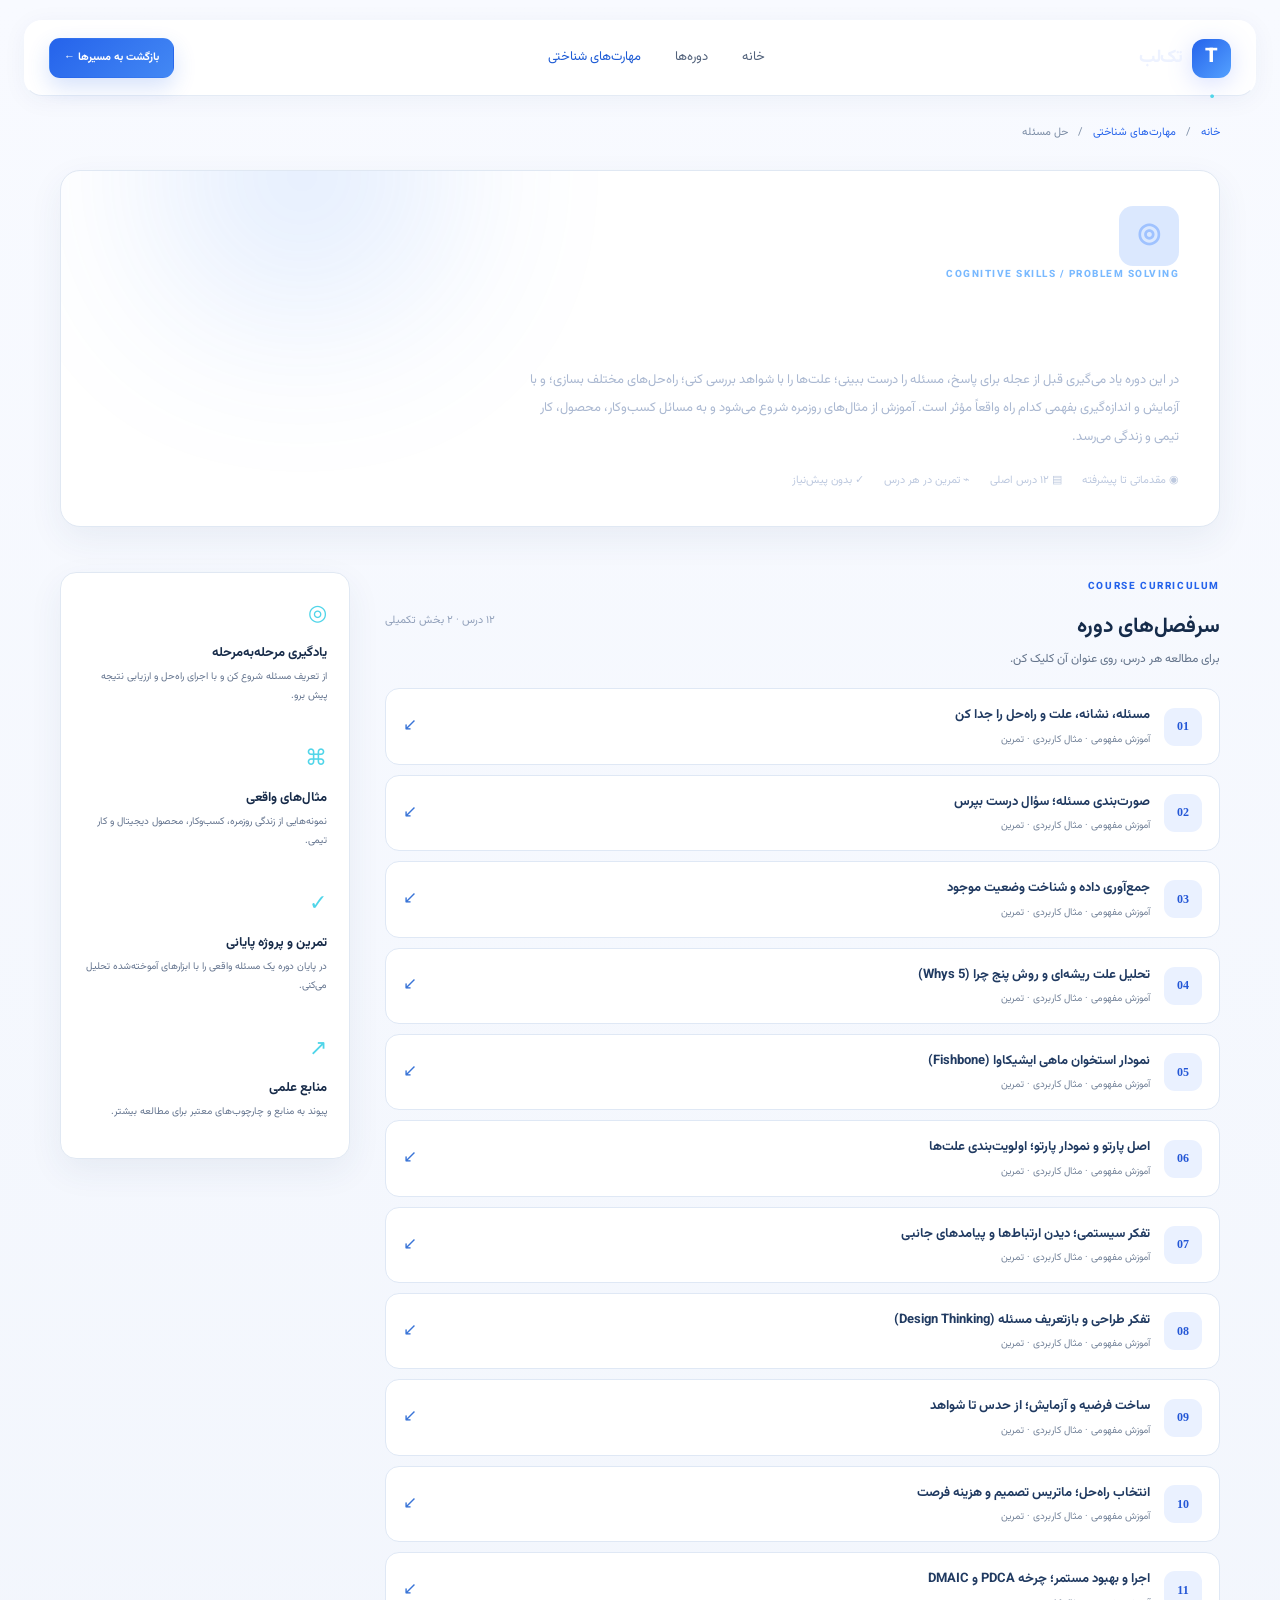
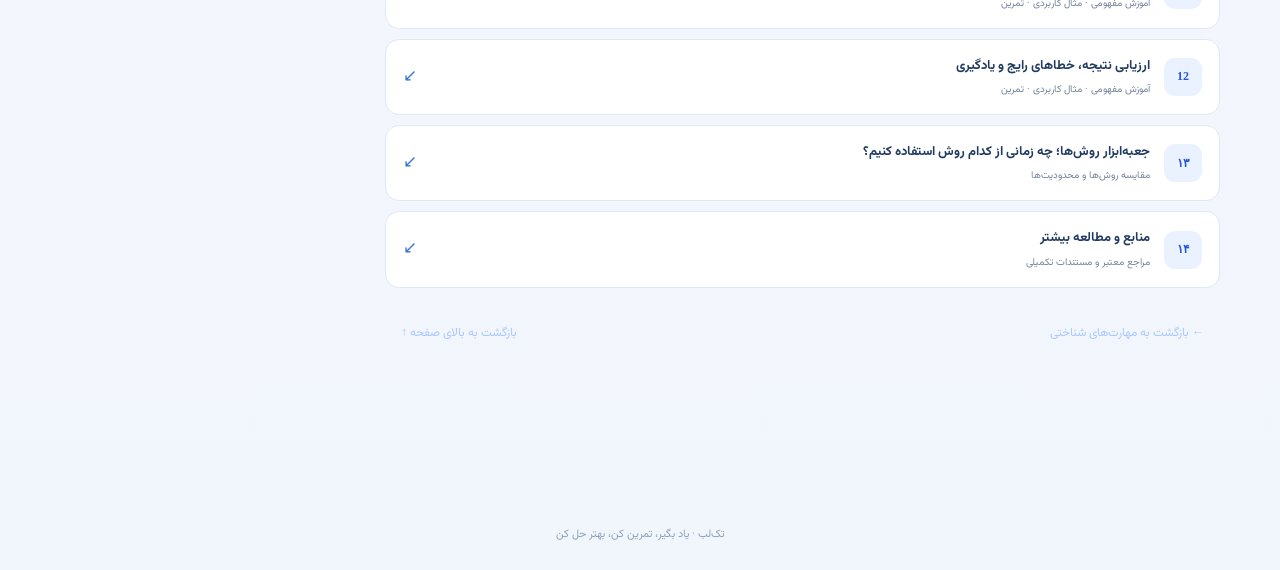
==== commit feda4072: "Make problem solving course curriculum open lessons individually" ====
--- a/problem-solving.html
+++ b/problem-solving.html
@@ -1,6 +1,23 @@
 <!DOCTYPE html>
 <html lang="fa" dir="rtl"><head><meta charset="UTF-8"><meta name="viewport" content="width=device-width,initial-scale=1"><meta name="theme-color" content="#2563eb"><title>حل مسئله | تک‌لب</title><link rel="preconnect" href="https://fonts.googleapis.com"><link rel="preconnect" href="https://fonts.gstatic.com" crossorigin><link href="https://fonts.googleapis.com/css2?family=Vazirmatn:wght@400;500;600;700;800;900&display=swap" rel="stylesheet"><link rel="stylesheet" href="style.css?v=5"><style>
 .ps-hero{--course-color:#3b82f6}.ps-hero .course-icon{background:rgba(59,130,246,.18);color:#9fc2ff}.ps-hero h1{color:#fff}.ps-hero .hero-label{font-size:10px;letter-spacing:1.5px;color:#79b9ff;font-weight:800}.ps-hero p{line-height:2.2}.ps-hero-meta span{display:inline-flex;align-items:center;gap:6px}.ps-content{align-items:start}.ps-main .section-heading{margin-bottom:18px}.ps-curriculum{display:grid;gap:10px}.ps-curriculum-item{cursor:pointer}.ps-curriculum-item:hover .lesson-number{background:#2854a9;color:#fff}.ps-aside .aside-card{position:sticky;top:22px}.ps-aside .aside-card p{line-height:1.9}.ps-lesson-card{background:var(--surface);border:1px solid var(--line);border-radius:17px;padding:25px;margin:16px 0;scroll-margin-top:24px}.ps-lesson-card h2{font-size:20px;line-height:1.8;margin:5px 0 12px;color:#f2f6ff}.ps-lesson-card h3{font-size:14px;color:#dce7ff;margin:19px 0 7px}.ps-lesson-card p,.ps-lesson-card li{color:#aebbd2;font-size:12px;line-height:2.2}.ps-lesson-card .note{background:#172d50;border-right:3px solid #5790ff;color:#d6e5ff;padding:13px 16px;border-radius:9px;font-size:12px;margin:14px 0}.ps-lesson-card .warning{background:#382d1b;border-color:#e2ad4b;color:#ffe4a8}.ps-lesson-card .example{background:#132b37;border-right:3px solid #36b7a8;color:#d4f4ed;padding:13px 16px;border-radius:9px;margin:13px 0}.ps-lesson-card .example p,.ps-lesson-card .example li{color:#c0d9d7}.ps-lesson-card .example b{color:#68ddce}.ps-lesson-card .exercise{background:#172746;border:1px dashed #5479bd;padding:15px;border-radius:12px;margin-top:16px}.ps-lesson-card .exercise h3{color:#9fc2ff;margin-top:0}.ps-lesson-card .table{width:100%;border-collapse:collapse;font-size:11px;margin:12px 0}.ps-lesson-card .table th,.ps-lesson-card .table td{border:1px solid #34425b;padding:9px;text-align:right;color:#c4d0e4}.ps-lesson-card .table th{background:#202e49;color:#e7efff}.ps-lesson-card .steps{padding-right:22px}.ps-lesson-card .refs a{display:block;color:#83b5ff;font-size:12px;padding:5px 0}.ps-lesson-card .refs a:hover{color:#b6d5ff}.ps-bottom-nav{display:flex;justify-content:space-between;gap:12px;margin:24px 0 65px}.ps-bottom-nav a{border:1px solid var(--line);border-radius:10px;padding:10px 15px;color:#a9c8ff;font-size:12px}.ps-bottom-nav a:hover{background:var(--surface-2)}@media(max-width:900px){.ps-content{grid-template-columns:1fr}.ps-aside{display:none}}@media(max-width:650px){.ps-hero{padding:24px}.ps-hero h1{font-size:24px}.ps-lesson-card{padding:17px}.ps-lesson-card .table{display:block;overflow-x:auto;white-space:nowrap}.ps-bottom-nav{flex-direction:column}}
+</style><style>
+/* Course-page behavior: show curriculum first, then one selected lesson */
+.ps-main>.ps-lesson-card{display:none}
+.ps-main>.ps-lesson-card.ps-current-lesson{display:block;animation:psFade .22s ease}
+.ps-curriculum-item{display:flex;align-items:center;text-align:right;width:100%;text-decoration:none;gap:14px;padding:15px 17px;border:1px solid #dfe8f5;border-radius:14px;background:#fff;color:#1d3558;transition:.18s}
+.ps-curriculum-item:hover{border-color:#9dbcf2;background:#f4f8ff;transform:translateY(-2px)}
+.ps-curriculum-item .lesson-number{display:grid;place-items:center;flex:0 0 38px;height:38px;border-radius:11px;background:#eaf1ff;color:#2457d6;font-weight:800;font-size:12px}
+.ps-curriculum-item .lesson-item-info{display:flex;flex:1;flex-direction:column;gap:3px}
+.ps-curriculum-item .lesson-item-info strong{font-size:13px;color:#203a61}
+.ps-curriculum-item .lesson-item-info small{font-size:10px;color:#75849a}
+.ps-curriculum-item .lesson-item-check{color:#3974d7;font-size:17px}
+.ps-lesson-back{display:flex;align-items:center;gap:8px;margin:0 0 15px;padding:10px 14px;border:1px solid #d8e5f8;border-radius:10px;background:#eff5ff;color:#2457bd;font:600 12px Vazirmatn,sans-serif;cursor:pointer}
+.ps-lesson-back:hover{background:#e3eeff}
+.ps-lesson-card{scroll-margin-top:100px}
+.ps-lesson-card .section-kicker{display:inline-block;font-size:10px;color:#3474df;font-weight:800;letter-spacing:1px}
+@keyframes psFade{from{opacity:0;transform:translateY(6px)}to{opacity:1;transform:translateY(0)}}
+@media(max-width:650px){.ps-curriculum-item{padding:12px;gap:10px}.ps-curriculum-item .lesson-item-info strong{font-size:12px}}
 </style></head><body>
 <header class="topbar"><a href="index.html" class="brand"><span class="brand-mark">T<span>.</span></span><span class="brand-name">تک‌لب</span></a><nav class="main-nav"><a href="index.html" class="nav-link">خانه</a><a href="index.html#courses" class="nav-link">دوره‌ها</a><a href="index.html#cognitive" class="nav-link active">مهارت‌های شناختی</a></nav><div class="top-actions"><a href="index.html#cognitive" class="button button-small button-primary">بازگشت به مسیرها ←</a></div></header>
 <main class="container">
@@ -32,4 +49,43 @@
 <section class="ps-lesson-card" id="ch12"><span class="tag">فصل ۱۲</span><h2>ارزیابی نتیجه، خطاهای رایج و یادگیری</h2><p>پس از اجرا، فقط نپرس «آیا بهتر شد؟»؛ بپرس نسبت به چه خط مبنایی، با چه شاخصی، در چه بازه‌ای و با چه پیامدهای جانبی؟ شاخص نتیجه اثر نهایی را می‌سنجد؛ شاخص فرایند نشان می‌دهد کارها چگونه انجام شده‌اند؛ و شاخص محافظ کمک می‌کند بهبود یک بخش به بخش دیگر آسیب نزند.</p><div class="example"><b>مثال مرکز تماس:</b><p>هدف کاهش زمان مکالمه است. اگر فقط میانگین زمان را کم کنیم، شاید کیفیت پاسخ افت کند. بنابراین زمان مکالمه را همراه با حل مسئله در تماس اول و رضایت مشتری بررسی می‌کنیم.</p></div><h3>خطاهای پرتکرار</h3><ul class="steps"><li>پریدن به راه‌حل قبل از تعریف مسئله</li><li>تکیه بر اولین توضیحی که به ذهن می‌رسد</li><li>سرزنش افراد به‌جای بررسی فرایند و شرایط</li><li>جمع‌آوری داده زیاد اما نامرتبط</li><li>نادیده گرفتن دیدگاه افراد درگیر مسئله</li><li>تغییر هم‌زمان چند عامل و ناتوانی در تشخیص اثر هرکدام</li><li>اعلام موفقیت بدون خط مبنا و شاخص</li><li>بی‌توجهی به آثار ناخواسته و پایداری راه‌حل</li></ul><div class="exercise"><h3>پروژه پایانی دوره</h3><p>یک مسئله واقعی از تحصیل، زندگی، محل کار یا محصول دیجیتال انتخاب کن و گزارشی شامل این موارد تهیه کن:</p><ol class="steps"><li>تعریف مسئله و وضعیت مطلوب</li><li>شواهد و خط مبنا</li><li>علت‌های احتمالی و روش بررسی آن‌ها</li><li>تحلیل با پنج چرا یا نمودار ایشیکاوا</li><li>حداقل سه راه‌حل و ماتریس مقایسه</li><li>فرضیه و برنامه آزمایش</li><li>شاخص‌های موفقیت و پیامدهای جانبی</li><li>نتیجه، محدودیت‌ها و آموخته‌ها</li></ol></div></section><section class="ps-lesson-card" id="methods"><h2>جعبه‌ابزار روش‌ها؛ کدام را چه زمانی به کار ببریم؟</h2><table class="table"><tr><th>روش</th><th>کاربرد</th><th>محدودیت</th></tr><tr><td>۵ چرا</td><td>کاوش زنجیره علت‌ها در مسئله مشخص</td><td>ممکن است چندعلتی بودن را ساده‌سازی کند.</td></tr><tr><td>ایشیکاوا</td><td>دسته‌بندی علت‌های احتمالی</td><td>علت‌ها را اثبات نمی‌کند.</td></tr><tr><td>پارتو</td><td>اولویت‌بندی بر اساس فراوانی یا اثر</td><td>عامل کم‌تکرار اما پرخطر را نادیده نگیر.</td></tr><tr><td>تفکر سیستمی</td><td>بررسی روابط، بازخورد و پیامدها</td><td>نیازمند شناخت زمینه است.</td></tr><tr><td>تفکر طراحی</td><td>مسائل انسان‌محور و نیاز کاربران</td><td>نمونه کوچک را نماینده کل بازار فرض نکن.</td></tr><tr><td>ماتریس تصمیم</td><td>مقایسه شفاف گزینه‌ها</td><td>امتیازها به فرض‌ها و وزن‌ها وابسته‌اند.</td></tr><tr><td>PDCA</td><td>بهبود تکرارشونده</td><td>بدون شاخص و بازبینی تشریفاتی می‌شود.</td></tr><tr><td>DMAIC</td><td>بهبود فرایندهای موجود و قابل اندازه‌گیری</td><td>برای مسئله ساده ممکن است بیش از حد سنگین باشد.</td></tr></table></section>
 <section class="ps-lesson-card" id="references"><h2>منابع و مطالعه بیشتر</h2><p>این دوره از چارچوب‌های شناخته‌شده حل مسئله و بهبود فرایند الهام گرفته است. روش‌ها ابزارهای کمکی‌اند و نسخه قطعی برای همه مسائل نیستند.</p><div class="refs"><a href="https://asq.org/quality-resources/root-cause-analysis" target="_blank" rel="noopener">ASQ — Root Cause Analysis</a><a href="https://asq.org/quality-resources/fishbone" target="_blank" rel="noopener">ASQ — Fishbone Diagram</a><a href="https://asq.org/quality-resources/pdca-cycle" target="_blank" rel="noopener">ASQ — Plan-Do-Check-Act (PDCA)</a><a href="https://asq.org/quality-resources/dmaic" target="_blank" rel="noopener">ASQ — DMAIC</a><a href="https://dschool.stanford.edu/resources/getting-started-with-design-thinking" target="_blank" rel="noopener">Stanford d.school — Design Thinking</a><a href="https://www.designkit.org/" target="_blank" rel="noopener">IDEO.org — Design Kit / Human-Centered Design</a><a href="https://www.toyota-global.com/company/vision_philosophy/toyota_production_system/" target="_blank" rel="noopener">Toyota — Toyota Production System</a><a href="https://www.nist.gov/baldrige" target="_blank" rel="noopener">NIST — Baldrige Performance Excellence</a></div><div class="note warning">در مسائل مرتبط با ایمنی، سلامت، حقوق یا امور مالی پرریسک، از این چارچوب آموزشی به‌تنهایی برای تصمیم قطعی استفاده نکن؛ از متخصص واجد صلاحیت و شواهد معتبر کمک بگیر.</div></section>
 <div class="ps-bottom-nav"><a href="index.html#cognitive">← بازگشت به مهارت‌های شناختی</a><a href="#top" onclick="window.scrollTo({top:0,behavior:'smooth'});return false">بازگشت به بالای صفحه ↑</a></div>
-</div><aside class="course-aside ps-aside"><div class="aside-card"><span class="aside-icon">◎</span><h3>یادگیری مرحله‌به‌مرحله</h3><p>از تعریف مسئله شروع کن و با اجرای راه‌حل و ارزیابی نتیجه پیش برو.</p><div class="aside-line"></div><span class="aside-icon">⌘</span><h3>مثال‌های واقعی</h3><p>نمونه‌هایی از زندگی روزمره، کسب‌وکار، محصول دیجیتال و کار تیمی.</p><div class="aside-line"></div><span class="aside-icon">✓</span><h3>تمرین و پروژه پایانی</h3><p>در پایان دوره یک مسئله واقعی را با ابزارهای آموخته‌شده تحلیل می‌کنی.</p><div class="aside-line"></div><span class="aside-icon">↗</span><h3>منابع علمی</h3><p>پیوند به منابع و چارچوب‌های معتبر برای مطالعه بیشتر.</p></div></aside></div></main><footer class="site-footer" style="text-align:center;padding:25px;color:var(--muted);font-size:11px">تک‌لب · یاد بگیر، تمرین کن، بهتر حل کن</footer></body></html>+</div><aside class="course-aside ps-aside"><div class="aside-card"><span class="aside-icon">◎</span><h3>یادگیری مرحله‌به‌مرحله</h3><p>از تعریف مسئله شروع کن و با اجرای راه‌حل و ارزیابی نتیجه پیش برو.</p><div class="aside-line"></div><span class="aside-icon">⌘</span><h3>مثال‌های واقعی</h3><p>نمونه‌هایی از زندگی روزمره، کسب‌وکار، محصول دیجیتال و کار تیمی.</p><div class="aside-line"></div><span class="aside-icon">✓</span><h3>تمرین و پروژه پایانی</h3><p>در پایان دوره یک مسئله واقعی را با ابزارهای آموخته‌شده تحلیل می‌کنی.</p><div class="aside-line"></div><span class="aside-icon">↗</span><h3>منابع علمی</h3><p>پیوند به منابع و چارچوب‌های معتبر برای مطالعه بیشتر.</p></div></aside></div></main><footer class="site-footer" style="text-align:center;padding:25px;color:var(--muted);font-size:11px">تک‌لب · یاد بگیر، تمرین کن، بهتر حل کن</footer><script>
+(function(){
+ const list=document.querySelector('.ps-curriculum');
+ const heading=document.querySelector('.ps-main .section-heading');
+ const items=[...document.querySelectorAll('.ps-curriculum-item')];
+ const lessons=[...document.querySelectorAll('.ps-main>.ps-lesson-card')];
+ if(!list||!lessons.length)return;
+ const back=document.createElement('button');
+ back.type='button';back.className='ps-lesson-back';back.textContent='← بازگشت به فهرست سرفصل‌ها';
+ function showCurriculum(){
+   lessons.forEach(x=>x.classList.remove('ps-current-lesson'));
+   list.hidden=false;if(heading)heading.hidden=false;
+   back.remove();
+   document.querySelector('.ps-main').scrollIntoView({behavior:'smooth',block:'start'});
+   history.replaceState(null,'',location.pathname+location.search);
+ }
+ function showLesson(id){
+   const target=document.getElementById(id);
+   if(!target||!lessons.includes(target))return;
+   lessons.forEach(x=>x.classList.toggle('ps-current-lesson',x===target));
+   list.hidden=true;if(heading)heading.hidden=true;
+   if(!back.isConnected)target.parentNode.insertBefore(back,target);
+   target.scrollIntoView({behavior:'smooth',block:'start'});
+   history.replaceState(null,'','#'+id);
+ }
+ items.forEach(a=>a.addEventListener('click',e=>{
+   const id=a.getAttribute('href').slice(1);
+   if(!document.getElementById(id))return;
+   e.preventDefault();showLesson(id);
+ }));
+ back.addEventListener('click',showCurriculum);
+ window.addEventListener('hashchange',()=>{
+   const id=location.hash.slice(1);
+   if(lessons.some(x=>x.id===id))showLesson(id);
+ });
+ const initial=location.hash.slice(1);
+ if(lessons.some(x=>x.id===initial))showLesson(initial);
+ else showCurriculum();
+})();
+</script></body></html>
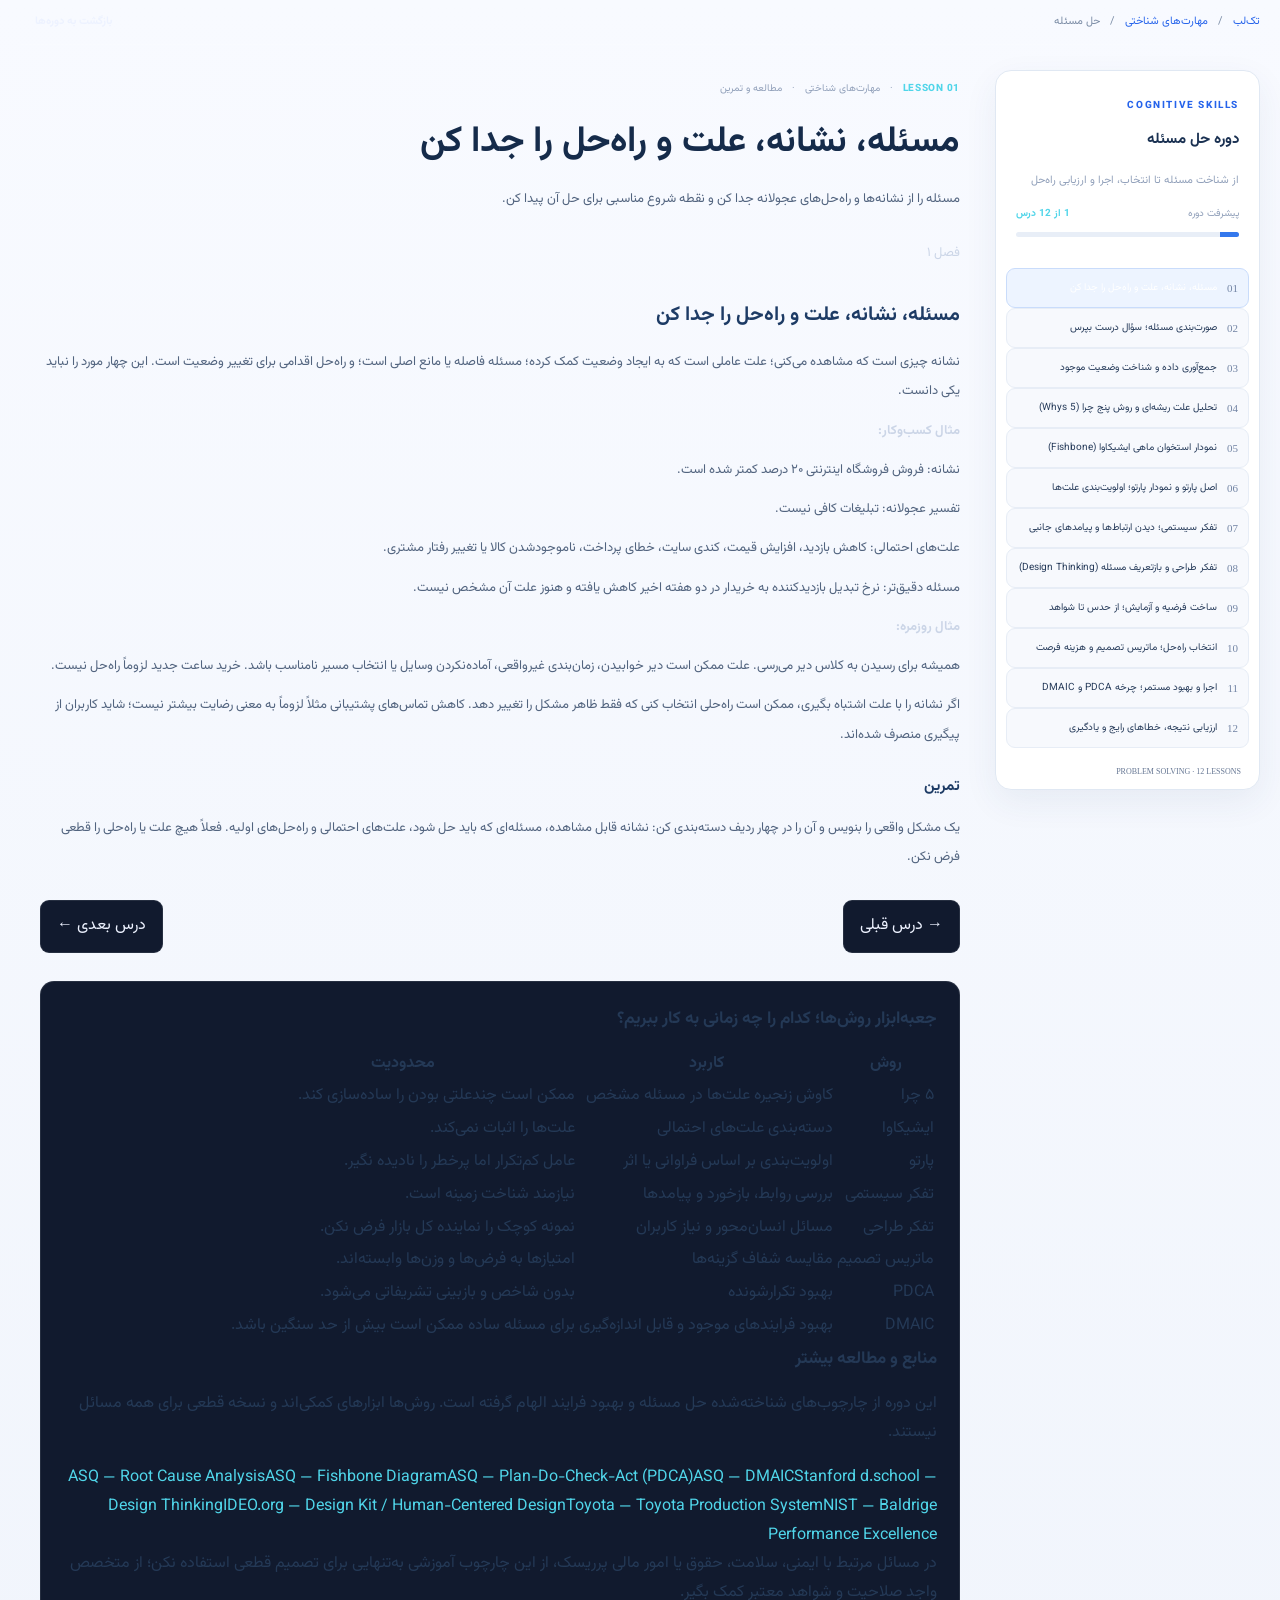
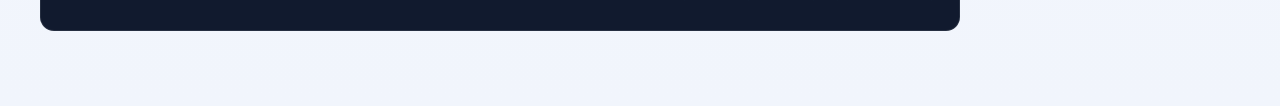
==== commit 8b795318: "Match problem solving course to standard TechLab lesson layout" ====
--- a/problem-solving.html
+++ b/problem-solving.html
@@ -1,91 +1,70 @@
-<!DOCTYPE html>
-<html lang="fa" dir="rtl"><head><meta charset="UTF-8"><meta name="viewport" content="width=device-width,initial-scale=1"><meta name="theme-color" content="#2563eb"><title>حل مسئله | تک‌لب</title><link rel="preconnect" href="https://fonts.googleapis.com"><link rel="preconnect" href="https://fonts.gstatic.com" crossorigin><link href="https://fonts.googleapis.com/css2?family=Vazirmatn:wght@400;500;600;700;800;900&display=swap" rel="stylesheet"><link rel="stylesheet" href="style.css?v=5"><style>
-.ps-hero{--course-color:#3b82f6}.ps-hero .course-icon{background:rgba(59,130,246,.18);color:#9fc2ff}.ps-hero h1{color:#fff}.ps-hero .hero-label{font-size:10px;letter-spacing:1.5px;color:#79b9ff;font-weight:800}.ps-hero p{line-height:2.2}.ps-hero-meta span{display:inline-flex;align-items:center;gap:6px}.ps-content{align-items:start}.ps-main .section-heading{margin-bottom:18px}.ps-curriculum{display:grid;gap:10px}.ps-curriculum-item{cursor:pointer}.ps-curriculum-item:hover .lesson-number{background:#2854a9;color:#fff}.ps-aside .aside-card{position:sticky;top:22px}.ps-aside .aside-card p{line-height:1.9}.ps-lesson-card{background:var(--surface);border:1px solid var(--line);border-radius:17px;padding:25px;margin:16px 0;scroll-margin-top:24px}.ps-lesson-card h2{font-size:20px;line-height:1.8;margin:5px 0 12px;color:#f2f6ff}.ps-lesson-card h3{font-size:14px;color:#dce7ff;margin:19px 0 7px}.ps-lesson-card p,.ps-lesson-card li{color:#aebbd2;font-size:12px;line-height:2.2}.ps-lesson-card .note{background:#172d50;border-right:3px solid #5790ff;color:#d6e5ff;padding:13px 16px;border-radius:9px;font-size:12px;margin:14px 0}.ps-lesson-card .warning{background:#382d1b;border-color:#e2ad4b;color:#ffe4a8}.ps-lesson-card .example{background:#132b37;border-right:3px solid #36b7a8;color:#d4f4ed;padding:13px 16px;border-radius:9px;margin:13px 0}.ps-lesson-card .example p,.ps-lesson-card .example li{color:#c0d9d7}.ps-lesson-card .example b{color:#68ddce}.ps-lesson-card .exercise{background:#172746;border:1px dashed #5479bd;padding:15px;border-radius:12px;margin-top:16px}.ps-lesson-card .exercise h3{color:#9fc2ff;margin-top:0}.ps-lesson-card .table{width:100%;border-collapse:collapse;font-size:11px;margin:12px 0}.ps-lesson-card .table th,.ps-lesson-card .table td{border:1px solid #34425b;padding:9px;text-align:right;color:#c4d0e4}.ps-lesson-card .table th{background:#202e49;color:#e7efff}.ps-lesson-card .steps{padding-right:22px}.ps-lesson-card .refs a{display:block;color:#83b5ff;font-size:12px;padding:5px 0}.ps-lesson-card .refs a:hover{color:#b6d5ff}.ps-bottom-nav{display:flex;justify-content:space-between;gap:12px;margin:24px 0 65px}.ps-bottom-nav a{border:1px solid var(--line);border-radius:10px;padding:10px 15px;color:#a9c8ff;font-size:12px}.ps-bottom-nav a:hover{background:var(--surface-2)}@media(max-width:900px){.ps-content{grid-template-columns:1fr}.ps-aside{display:none}}@media(max-width:650px){.ps-hero{padding:24px}.ps-hero h1{font-size:24px}.ps-lesson-card{padding:17px}.ps-lesson-card .table{display:block;overflow-x:auto;white-space:nowrap}.ps-bottom-nav{flex-direction:column}}
-</style><style>
-/* Course-page behavior: show curriculum first, then one selected lesson */
-.ps-main>.ps-lesson-card{display:none}
-.ps-main>.ps-lesson-card.ps-current-lesson{display:block;animation:psFade .22s ease}
-.ps-curriculum-item{display:flex;align-items:center;text-align:right;width:100%;text-decoration:none;gap:14px;padding:15px 17px;border:1px solid #dfe8f5;border-radius:14px;background:#fff;color:#1d3558;transition:.18s}
-.ps-curriculum-item:hover{border-color:#9dbcf2;background:#f4f8ff;transform:translateY(-2px)}
-.ps-curriculum-item .lesson-number{display:grid;place-items:center;flex:0 0 38px;height:38px;border-radius:11px;background:#eaf1ff;color:#2457d6;font-weight:800;font-size:12px}
-.ps-curriculum-item .lesson-item-info{display:flex;flex:1;flex-direction:column;gap:3px}
-.ps-curriculum-item .lesson-item-info strong{font-size:13px;color:#203a61}
-.ps-curriculum-item .lesson-item-info small{font-size:10px;color:#75849a}
-.ps-curriculum-item .lesson-item-check{color:#3974d7;font-size:17px}
-.ps-lesson-back{display:flex;align-items:center;gap:8px;margin:0 0 15px;padding:10px 14px;border:1px solid #d8e5f8;border-radius:10px;background:#eff5ff;color:#2457bd;font:600 12px Vazirmatn,sans-serif;cursor:pointer}
-.ps-lesson-back:hover{background:#e3eeff}
-.ps-lesson-card{scroll-margin-top:100px}
-.ps-lesson-card .section-kicker{display:inline-block;font-size:10px;color:#3474df;font-weight:800;letter-spacing:1px}
-@keyframes psFade{from{opacity:0;transform:translateY(6px)}to{opacity:1;transform:translateY(0)}}
-@media(max-width:650px){.ps-curriculum-item{padding:12px;gap:10px}.ps-curriculum-item .lesson-item-info strong{font-size:12px}}
+<!DOCTYPE html><html lang="fa" dir="rtl"><head><meta charset="UTF-8"><meta name="viewport" content="width=device-width,initial-scale=1"><meta name="theme-color" content="#101a2e"><title>حل مسئله | تک‌لب</title><link rel="preconnect" href="https://fonts.googleapis.com"><link rel="preconnect" href="https://fonts.gstatic.com" crossorigin><link href="https://fonts.googleapis.com/css2?family=Vazirmatn:wght@400;500;600;700;800;900&display=swap" rel="stylesheet"><link rel="stylesheet" href="style.css?v=6"><style>
+.ps-chapter{display:none}.ps-chapter.active{display:block}
+.ps-extra{margin-top:28px;padding:22px;background:var(--surface);border:1px solid var(--line);border-radius:14px}
+.ps-extra h2{font-size:17px;margin:0 0 12px}.ps-extra a{color:var(--cyan)}
+.ps-course-progress{margin-top:15px}.ps-course-progress .progress-track i{width:8.33%}
+.ps-sidebar-title{font-size:11px;color:var(--muted);line-height:1.8}
+.lesson-navigation button{border:1px solid var(--line);background:var(--surface);color:var(--text);padding:11px 16px;border-radius:9px;cursor:pointer;font:inherit}
+.lesson-navigation button:hover{border-color:var(--cyan);color:var(--cyan)}
+@media(max-width:650px){.lesson-layout{width:calc(100% - 24px)}.lesson-sidebar{position:relative;top:auto;margin-top:12px}.sidebar-lessons{max-height:240px}.lesson-workspace{padding-top:22px}}
 </style></head><body>
-<header class="topbar"><a href="index.html" class="brand"><span class="brand-mark">T<span>.</span></span><span class="brand-name">تک‌لب</span></a><nav class="main-nav"><a href="index.html" class="nav-link">خانه</a><a href="index.html#courses" class="nav-link">دوره‌ها</a><a href="index.html#cognitive" class="nav-link active">مهارت‌های شناختی</a></nav><div class="top-actions"><a href="index.html#cognitive" class="button button-small button-primary">بازگشت به مسیرها ←</a></div></header>
-<main class="container">
-<div class="breadcrumb"><a href="index.html">خانه</a><span>/</span><a href="index.html#cognitive">مهارت‌های شناختی</a><span>/</span><span>حل مسئله</span></div>
-<section class="course-hero ps-hero"><div class="course-icon">◎</div><div class="hero-label">COGNITIVE SKILLS / PROBLEM SOLVING</div><h1>حل مسئله؛ از فهم مسئله تا راه‌حل قابل سنجش</h1><p>در این دوره یاد می‌گیری قبل از عجله برای پاسخ، مسئله را درست ببینی؛ علت‌ها را با شواهد بررسی کنی؛ راه‌حل‌های مختلف بسازی؛ و با آزمایش و اندازه‌گیری بفهمی کدام راه واقعاً مؤثر است. آموزش از مثال‌های روزمره شروع می‌شود و به مسائل کسب‌وکار، محصول، کار تیمی و زندگی می‌رسد.</p><div class="course-hero-meta ps-hero-meta"><span>◉ مقدماتی تا پیشرفته</span><span>▤ ۱۲ درس اصلی</span><span>⌁ تمرین در هر درس</span><span>✓ بدون پیش‌نیاز</span></div></section>
-<div class="course-content ps-content"><div class="course-main ps-main"><div class="section-heading compact"><div><span class="section-kicker">COURSE CURRICULUM</span><h2>سرفصل‌های دوره</h2><p>برای مطالعه هر درس، روی عنوان آن کلیک کن.</p></div><span class="lesson-count">۱۲ درس · ۲ بخش تکمیلی</span></div><div class="course-lesson-list ps-curriculum"><a class="course-lesson-item ps-curriculum-item" href="#ch1"><span class="lesson-number">01</span><span class="lesson-item-info"><strong>مسئله، نشانه، علت و راه‌حل را جدا کن</strong><small>آموزش مفهومی · مثال کاربردی · تمرین</small></span><span class="lesson-item-check">↙</span></a>
-<a class="course-lesson-item ps-curriculum-item" href="#ch2"><span class="lesson-number">02</span><span class="lesson-item-info"><strong>صورت‌بندی مسئله؛ سؤال درست بپرس</strong><small>آموزش مفهومی · مثال کاربردی · تمرین</small></span><span class="lesson-item-check">↙</span></a>
-<a class="course-lesson-item ps-curriculum-item" href="#ch3"><span class="lesson-number">03</span><span class="lesson-item-info"><strong>جمع‌آوری داده و شناخت وضعیت موجود</strong><small>آموزش مفهومی · مثال کاربردی · تمرین</small></span><span class="lesson-item-check">↙</span></a>
-<a class="course-lesson-item ps-curriculum-item" href="#ch4"><span class="lesson-number">04</span><span class="lesson-item-info"><strong>تحلیل علت ریشه‌ای و روش پنج چرا (5 Whys)</strong><small>آموزش مفهومی · مثال کاربردی · تمرین</small></span><span class="lesson-item-check">↙</span></a>
-<a class="course-lesson-item ps-curriculum-item" href="#ch5"><span class="lesson-number">05</span><span class="lesson-item-info"><strong>نمودار استخوان ماهی ایشیکاوا (Fishbone)</strong><small>آموزش مفهومی · مثال کاربردی · تمرین</small></span><span class="lesson-item-check">↙</span></a>
-<a class="course-lesson-item ps-curriculum-item" href="#ch6"><span class="lesson-number">06</span><span class="lesson-item-info"><strong>اصل پارتو و نمودار پارتو؛ اولویت‌بندی علت‌ها</strong><small>آموزش مفهومی · مثال کاربردی · تمرین</small></span><span class="lesson-item-check">↙</span></a>
-<a class="course-lesson-item ps-curriculum-item" href="#ch7"><span class="lesson-number">07</span><span class="lesson-item-info"><strong>تفکر سیستمی؛ دیدن ارتباط‌ها و پیامدهای جانبی</strong><small>آموزش مفهومی · مثال کاربردی · تمرین</small></span><span class="lesson-item-check">↙</span></a>
-<a class="course-lesson-item ps-curriculum-item" href="#ch8"><span class="lesson-number">08</span><span class="lesson-item-info"><strong>تفکر طراحی و بازتعریف مسئله (Design Thinking)</strong><small>آموزش مفهومی · مثال کاربردی · تمرین</small></span><span class="lesson-item-check">↙</span></a>
-<a class="course-lesson-item ps-curriculum-item" href="#ch9"><span class="lesson-number">09</span><span class="lesson-item-info"><strong>ساخت فرضیه و آزمایش؛ از حدس تا شواهد</strong><small>آموزش مفهومی · مثال کاربردی · تمرین</small></span><span class="lesson-item-check">↙</span></a>
-<a class="course-lesson-item ps-curriculum-item" href="#ch10"><span class="lesson-number">10</span><span class="lesson-item-info"><strong>انتخاب راه‌حل؛ ماتریس تصمیم و هزینه فرصت</strong><small>آموزش مفهومی · مثال کاربردی · تمرین</small></span><span class="lesson-item-check">↙</span></a>
-<a class="course-lesson-item ps-curriculum-item" href="#ch11"><span class="lesson-number">11</span><span class="lesson-item-info"><strong>اجرا و بهبود مستمر؛ چرخه PDCA و DMAIC</strong><small>آموزش مفهومی · مثال کاربردی · تمرین</small></span><span class="lesson-item-check">↙</span></a>
-<a class="course-lesson-item ps-curriculum-item" href="#ch12"><span class="lesson-number">12</span><span class="lesson-item-info"><strong>ارزیابی نتیجه، خطاهای رایج و یادگیری</strong><small>آموزش مفهومی · مثال کاربردی · تمرین</small></span><span class="lesson-item-check">↙</span></a><a class="course-lesson-item ps-curriculum-item" href="#methods"><span class="lesson-number">۱۳</span><span class="lesson-item-info"><strong>جعبه‌ابزار روش‌ها؛ چه زمانی از کدام روش استفاده کنیم؟</strong><small>مقایسه روش‌ها و محدودیت‌ها</small></span><span class="lesson-item-check">↙</span></a><a class="course-lesson-item ps-curriculum-item" href="#references"><span class="lesson-number">۱۴</span><span class="lesson-item-info"><strong>منابع و مطالعه بیشتر</strong><small>مراجع معتبر و مستندات تکمیلی</small></span><span class="lesson-item-check">↙</span></a></div>
-<section class="ps-lesson-card" id="ch1"><span class="tag">فصل ۱</span><h2>مسئله، نشانه، علت و راه‌حل را جدا کن</h2><p>نشانه چیزی است که مشاهده می‌کنی؛ علت عاملی است که به ایجاد وضعیت کمک کرده؛ مسئله فاصله یا مانع اصلی است؛ و راه‌حل اقدامی برای تغییر وضعیت است. این چهار مورد را نباید یکی دانست.</p><div class="example"><b>مثال کسب‌وکار:</b><p>نشانه: فروش فروشگاه اینترنتی ۲۰ درصد کمتر شده است.</p><p>تفسیر عجولانه: تبلیغات کافی نیست.</p><p>علت‌های احتمالی: کاهش بازدید، افزایش قیمت، کندی سایت، خطای پرداخت، ناموجودشدن کالا یا تغییر رفتار مشتری.</p><p>مسئله دقیق‌تر: نرخ تبدیل بازدیدکننده به خریدار در دو هفته اخیر کاهش یافته و هنوز علت آن مشخص نیست.</p></div><div class="example"><b>مثال روزمره:</b><p>همیشه برای رسیدن به کلاس دیر می‌رسی. علت ممکن است دیر خوابیدن، زمان‌بندی غیرواقعی، آماده‌نکردن وسایل یا انتخاب مسیر نامناسب باشد. خرید ساعت جدید لزوماً راه‌حل نیست.</p></div><p>اگر نشانه را با علت اشتباه بگیری، ممکن است راه‌حلی انتخاب کنی که فقط ظاهر مشکل را تغییر دهد. کاهش تماس‌های پشتیبانی مثلاً لزوماً به معنی رضایت بیشتر نیست؛ شاید کاربران از پیگیری منصرف شده‌اند.</p><div class="exercise"><h3>تمرین</h3><p>یک مشکل واقعی را بنویس و آن را در چهار ردیف دسته‌بندی کن: نشانه قابل مشاهده، مسئله‌ای که باید حل شود، علت‌های احتمالی و راه‌حل‌های اولیه. فعلاً هیچ علت یا راه‌حلی را قطعی فرض نکن.</p></div></section>
-<section class="ps-lesson-card" id="ch2"><span class="tag">فصل ۲</span><h2>صورت‌بندی مسئله؛ سؤال درست بپرس</h2><p>مسئله مبهم باعث بررسی پراکنده می‌شود. صورت‌بندی خوب باید روشن کند چه کسی با چه مانعی، در کدام موقعیت و با چه پیامدی روبه‌روست. همچنین باید معلوم باشد موفقیت را چگونه می‌سنجیم.</p><div class="note">الگوی کاربردی: [گروه یا کاربر] در [موقعیت] برای انجام [کار] با [مانع قابل مشاهده] روبه‌روست؛ در نتیجه [پیامد] رخ می‌دهد. می‌خواهیم تا [زمان]، [شاخص] را از [مقدار فعلی] به [هدف] برسانیم.</div><div class="example"><b>صورت‌بندی ضعیف:</b><p>کاربران از اپلیکیشن استفاده نمی‌کنند.</p><b>صورت‌بندی بهتر:</b><p>از میان کاربرانی که در ماه جاری ثبت‌نام کرده‌اند، فقط ۲۵ درصد در ۲۴ ساعت اول نخستین فعالیت اصلی را کامل می‌کنند؛ می‌خواهیم بفهمیم کدام مانع در شروع کار وجود دارد و نرخ تکمیل را بهبود دهیم.</p></div><h3>پنج سؤال برای روشن‌کردن دامنه</h3><ol class="steps"><li>چه اتفاقی افتاده است؟</li><li>برای چه کسانی رخ می‌دهد؟</li><li>کجا و چه زمانی بیشتر دیده می‌شود؟</li><li>چه شواهدی داریم؟</li><li>اگر مسئله حل شود، چه چیزی قابل مشاهده تغییر می‌کند؟</li></ol><div class="exercise"><h3>تمرین بازنویسی</h3><p>این جمله را دقیق کن: «جلسه‌های تیم ما بی‌فایده‌اند». مشخص کن کدام جلسه‌ها، برای چه کسانی، چه خروجی‌ای ندارند، چه شواهدی این موضوع را نشان می‌دهد و خروجی مطلوب چیست.</p></div></section>
-<section class="ps-lesson-card" id="ch3"><span class="tag">فصل ۳</span><h2>جمع‌آوری داده و شناخت وضعیت موجود</h2><p>پیش از علت‌یابی باید تصویری قابل اتکا از وضعیت داشته باشیم. داده می‌تواند عددی یا کیفی باشد: آمار فروش، زمان انجام کار، خطاها، مشاهده رفتار، مصاحبه و بازخورد. هیچ نوع داده‌ای به‌تنهایی پاسخ همه پرسش‌ها نیست.</p><table class="table"><tr><th>نوع داده</th><th>چه چیزی نشان می‌دهد؟</th><th>مثال</th></tr><tr><td>کمی</td><td>مقدار، فراوانی، روند و تفاوت</td><td>چند درصد کاربران پرداخت را کامل می‌کنند؟</td></tr><tr><td>کیفی</td><td>تجربه، انگیزه، زمینه و دلیل احتمالی</td><td>کاربر هنگام پرداخت چه چیزی را گیج‌کننده می‌داند؟</td></tr></table><p>از داده‌های کمی برای دیدن الگو و اندازه مسئله استفاده کن؛ از داده‌های کیفی برای فهمیدن زمینه و تجربه افراد. مصاحبه با پنج نفر ممکن است مانعی مهم را آشکار کند، اما به‌تنهایی ثابت نمی‌کند چند درصد کل کاربران همان مشکل را دارند.</p><div class="example"><b>مثال:</b><p>اگر زمان پاسخ‌گویی پشتیبانی زیاد شده، فقط میانگین را نگاه نکن. میانه، پراکندگی، نوع درخواست، ساعت ثبت و تعداد درخواست‌های حل‌نشده را هم بررسی کن. شاید چند مورد پیچیده میانگین را بالا برده باشند.</p></div><h3>خطاهای داده‌ای</h3><ul class="steps"><li>نمونه انتخابی و جانبدارانه</li><li>داده قدیمی یا ناقص</li><li>تعریف متفاوت یک شاخص در واحدهای مختلف</li><li>اشتباه گرفتن همبستگی با رابطه علت و معلولی</li><li>جمع‌آوری داده بدون سؤال مشخص</li></ul><div class="exercise"><h3>تمرین</h3><p>برای مسئله خود سه داده کمی و سه داده کیفی موردنیاز را بنویس. مشخص کن هر داده را از کجا و با چه روشی می‌توانی به دست بیاوری.</p></div></section>
-<section class="ps-lesson-card" id="ch4"><span class="tag">فصل ۴</span><h2>تحلیل علت ریشه‌ای و روش پنج چرا (5 Whys)</h2><p>هدف علت‌یابی پیدا کردن یک مقصر نیست؛ می‌خواهیم بفهمیم چه شرایط، فرایندها یا تصمیم‌هایی مسئله را ایجاد یا تکرار کرده‌اند. روش پنج چرا با پرسیدن پیاپی «چرا این اتفاق افتاد؟» زنجیره علت‌های احتمالی را آشکار می‌کند.</p><div class="example"><b>مثال مرحله‌به‌مرحله:</b><ol class="steps"><li>چرا سفارش دیر ارسال شد؟ چون بسته بعد از زمان تعیین‌شده آماده شد.</li><li>چرا آماده‌سازی دیر شد؟ چون کالای سفارش در قفسه نبود.</li><li>چرا کالا در قفسه نبود؟ چون موجودی ثبت‌شده با موجودی واقعی تفاوت داشت.</li><li>چرا تفاوت ثبت نشده بود؟ چون خروج کالا دستی و با تأخیر ثبت می‌شد.</li><li>چرا ثبت دستی و با تأخیر انجام می‌شد؟ چون فرایند ثبت در نقطه خروج تعریف و ساده‌سازی نشده بود.</li></ol><p>فرضیه قابل بررسی: طراحی نامناسب فرایند ثبت موجودی به تأخیر سفارش کمک می‌کند. این هنوز باید با مشاهده و داده آزموده شود.</p></div><p><b>نکته مهم:</b> عدد پنج قانون ثابت نیست. گاهی زنجیره علت‌ها کوتاه‌تر یا طولانی‌تر است. در سیستم‌های پیچیده معمولاً چند علت هم‌زمان وجود دارد؛ بنابراین به یک زنجیره ساده اکتفا نکن.</p><div class="exercise"><h3>تمرین</h3><p>برای مشکل دیر رسیدن به محل کار، پنج چرا بنویس. سپس بررسی کن کدام پاسخ واقعیت مشاهده‌شده است و کدام فقط حدس توست.</p></div></section>
-<section class="ps-lesson-card" id="ch5"><span class="tag">فصل ۵</span><h2>نمودار استخوان ماهی ایشیکاوا (Fishbone)</h2><p>وقتی مسئله چند علت احتمالی دارد، نمودار علت‌ومعلول کمک می‌کند عوامل را منظم بررسی کنیم. مسئله در سر ماهی نوشته می‌شود و شاخه‌ها دسته‌های علت احتمالی را نشان می‌دهند. دسته‌ها را متناسب با موضوع انتخاب کن.</p><p>در تولید می‌توان از دسته‌هایی مانند نیروی انسانی، روش، ماشین‌آلات، مواد، اندازه‌گیری و محیط استفاده کرد. در خدمات دیجیتال می‌توان دسته‌ها را به فرایند، فناوری، اطلاعات، کاربر، سیاست و محیط تغییر داد.</p><div class="example"><b>مثال: چرا گزارش ماهانه دیر آماده می‌شود؟</b><ul class="steps"><li>فرایند: زمان تحویل داده‌ها مشخص نیست.</li><li>ابزار: فایل‌ها و سامانه‌ها یکپارچه نیستند.</li><li>اطلاعات: تعریف شاخص‌ها یکسان نیست.</li><li>نقش‌ها: مسئول کنترل داده مشخص نشده است.</li><li>محیط: چند واحد در پایان ماه هم‌زمان درگیرند.</li></ul></div><p>نمودار ماهی علت را اثبات نمی‌کند؛ فهرستی ساختارمند از فرضیه‌ها می‌سازد. علت‌های مهم را با داده، مشاهده یا آزمایش بررسی کن.</p><div class="exercise"><h3>تمرین</h3><p>برای مسئله «کیفیت پایین محتوای آموزشی»، پنج دسته علت بساز و در هر دسته دو علت احتمالی بنویس. برای هر علت مشخص کن چه شواهدی آن را تأیید یا رد می‌کند.</p></div></section>
-<section class="ps-lesson-card" id="ch6"><span class="tag">فصل ۶</span><h2>اصل پارتو و نمودار پارتو؛ اولویت‌بندی علت‌ها</h2><p>اصل پارتو به این مشاهده اشاره دارد که در برخی موقعیت‌ها بخش بزرگی از پیامد از تعداد نسبتاً کمی عامل ناشی می‌شود. نسبت ۸۰/۲۰ قانون همیشگی نیست. نمودار پارتو کمک می‌کند عوامل را بر اساس فراوانی، هزینه یا اثر مرتب کنیم تا بدانیم بررسی را از کجا شروع کنیم.</p><div class="example"><b>مثال پشتیبانی فروشگاه:</b><p>در یک ماه ۱۰۰۰ درخواست ثبت شده: ۴۰۰ مورد درباره تأخیر ارسال، ۲۵۰ مورد درباره پرداخت، ۱۵۰ مورد درباره مرجوعی و ۲۰۰ مورد سایر موضوعات. دو دسته اول ۶۵ درصد درخواست‌ها را تشکیل می‌دهند. بررسی تأخیر و پرداخت احتمالاً نقطه شروع مناسبی است؛ اما هنوز علت ریشه‌ای را مشخص نمی‌کند.</p></div><p>فقط تعداد را معیار نگذار. یک خطای کم‌تکرار اما پرخطر ممکن است اولویت بالاتری از خطای پرتکرار و کم‌اثر داشته باشد. شدت پیامد، فوریت و هزینه نیز مهم‌اند.</p><div class="exercise"><h3>تمرین</h3><p>۱۰ نوع خطا یا شکایت را فهرست کن. برای هرکدام تعداد، شدت اثر و هزینه تقریبی را بنویس. مشخص کن کدام مورد بیشترین ارزش بررسی دارد و چرا.</p></div></section>
-<section class="ps-lesson-card" id="ch7"><span class="tag">فصل ۷</span><h2>تفکر سیستمی؛ دیدن ارتباط‌ها و پیامدهای جانبی</h2><p>در تفکر خطی می‌پرسیم «چه چیزی باعث چه چیزی شد؟»؛ در تفکر سیستمی رابطه متقابل اجزا، تأخیر زمانی و حلقه‌های بازخورد را نیز بررسی می‌کنیم. بعضی راه‌حل‌ها در کوتاه‌مدت مفیدند اما در بلندمدت مسئله را تشدید می‌کنند.</p><div class="example"><b>مثال مدیریت تیم:</b><p>برای تحویل سریع‌تر، مدیر اضافه‌کاری را افزایش می‌دهد. در کوتاه‌مدت خروجی بیشتر می‌شود؛ اما خستگی و خطا بالا می‌رود، دوباره‌کاری ایجاد می‌شود و در نهایت تحویل‌ها کندتر می‌شوند. راه‌حل کوتاه‌مدت ممکن است حلقه‌ای نامطلوب بسازد.</p></div><h3>پرسش‌های سیستمی</h3><ul class="steps"><li>چه اجزایی در مسئله دخیل‌اند؟</li><li>تغییر یک جزء چه اثری بر اجزای دیگر دارد؟</li><li>آیا اثر تصمیم با تأخیر ظاهر می‌شود؟</li><li>آیا راه‌حل ما پیامد ناخواسته دارد؟</li><li>چه بازخوردی نشان می‌دهد سیستم بهتر یا بدتر شده است؟</li></ul><div class="exercise"><h3>تمرین</h3><p>یک راه‌حل رایج برای مسئله‌ای در محل کار انتخاب کن. پیامد کوتاه‌مدت، بلندمدت و دو اثر جانبی احتمالی آن را توصیف کن.</p></div></section>
-<section class="ps-lesson-card" id="ch8"><span class="tag">فصل ۸</span><h2>تفکر طراحی و بازتعریف مسئله (Design Thinking)</h2><p>تفکر طراحی رویکردی انسان‌محور و تکرارشونده برای فهم نیاز افراد و ساخت راه‌حل است. یک الگوی شناخته‌شده پنج فعالیت دارد: همدلی، تعریف، ایده‌پردازی، نمونه‌سازی و آزمون. این فعالیت‌ها الزاماً مرحله‌های سخت و خطی نیستند.</p><ol class="steps"><li><b>همدلی:</b> مشاهده و گفت‌وگو برای فهم تجربه و نیاز واقعی افراد.</li><li><b>تعریف:</b> تبدیل یافته‌ها به مسئله‌ای روشن و انسان‌محور.</li><li><b>ایده‌پردازی:</b> تولید راه‌های مختلف بدون قضاوت زودهنگام.</li><li><b>نمونه‌سازی:</b> ساخت نسخه ساده برای یادگیری سریع.</li><li><b>آزمون:</b> مشاهده استفاده واقعی و اصلاح فرضیه‌ها.</li></ol><div class="example"><b>مثال آموزش آنلاین:</b><p>به‌جای فرض «دانشجو انگیزه ندارد»، با او گفت‌وگو می‌کنیم و می‌بینیم در پیدا کردن درس بعدی سردرگم است. یک صفحه مسیر یادگیری ساده طراحی می‌کنیم، با چند دانشجو می‌آزماییم و رفتارشان را مشاهده می‌کنیم.</p></div><div class="exercise"><h3>تمرین</h3><p>با دو نفر از افراد درگیر مسئله گفت‌وگو کن. درباره آخرین باری که مسئله رخ داده بپرس. سپس یک نمونه اولیه ساده بساز و بازخورد واقعی بگیر.</p></div></section>
-<section class="ps-lesson-card" id="ch9"><span class="tag">فصل ۹</span><h2>ساخت فرضیه و آزمایش؛ از حدس تا شواهد</h2><p>فرضیه یک توضیح یا پیش‌بینی قابل آزمون است. فرضیه خوب مشخص می‌کند چه تغییری، برای چه گروهی و با چه پیامدی انتظار می‌رود.</p><div class="note">اگر [تغییر مشخص] را برای [گروه مشخص] اجرا کنیم، انتظار داریم [شاخص قابل اندازه‌گیری] در [بازه زمانی] تغییر کند؛ زیرا [دلیل مورد انتظار].</div><div class="example"><b>مثال محصول دیجیتال:</b><p>اگر مراحل ثبت‌نام را از پنج صفحه به سه صفحه کاهش دهیم، انتظار داریم نرخ تکمیل ثبت‌نام در کاربران جدید طی دو هفته افزایش یابد؛ زیرا تعداد مراحل و فرصت رهاکردن فرایند کمتر می‌شود.</p></div><p>اگر هم‌زمان قیمت، تبلیغ، طراحی و متن را تغییر دهی، فهمیدن عامل مؤثر دشوار می‌شود. در آزمایش‌های مهم، گروه مقایسه و تخصیص تصادفی می‌تواند استنباط علّی را تقویت کند؛ اما محدودیت نمونه و شرایط اجرا را هم در نظر بگیر.</p><div class="exercise"><h3>تمرین</h3><p>برای یک مسئله فرضیه‌ای بنویس که شامل تغییر، گروه هدف، شاخص، بازه زمانی و دلیل باشد. تعیین کن چه نتیجه‌ای فرضیه را تضعیف می‌کند.</p></div></section>
-<section class="ps-lesson-card" id="ch10"><span class="tag">فصل ۱۰</span><h2>انتخاب راه‌حل؛ ماتریس تصمیم و هزینه فرصت</h2><p>گزینه‌ها را با معیارهای روشن مقایسه کن؛ مانند اثرگذاری، هزینه، زمان، ریسک، عدالت، تجربه کاربر و امکان اجرا.</p><table class="table"><tr><th>معیار</th><th>اهمیت نمونه</th><th>راه‌حل الف</th><th>راه‌حل ب</th></tr><tr><td>اثرگذاری</td><td>زیاد</td><td>۴ از ۵</td><td>۳ از ۵</td></tr><tr><td>هزینه</td><td>متوسط</td><td>۲ از ۵</td><td>۵ از ۵</td></tr><tr><td>سرعت اجرا</td><td>متوسط</td><td>۳ از ۵</td><td>۵ از ۵</td></tr><tr><td>ریسک</td><td>زیاد</td><td>۴ از ۵</td><td>۳ از ۵</td></tr></table><p>امتیازها صرفاً نمونه‌اند. قبل از جمع‌زدن، تعریف هر معیار و وزن آن را روشن کن. امتیاز عددی نباید عدم‌قطعیت یا اختلاف نظر را پنهان کند.</p><p><b>هزینه فرصت</b> یعنی ارزش بهترین گزینه‌ای که با انتخاب فعلی از دست می‌دهیم. تیمی که روی قابلیت تازه کار می‌کند، ممکن است فرصت رفع یک مشکل مهم موجود را کنار بگذارد.</p><div class="exercise"><h3>تمرین</h3><p>سه راه‌حل انتخاب کن. چهار معیار تعیین و به هرکدام وزن بده. امتیازها را با دلیل بنویس و مشخص کن کدام فرض می‌تواند انتخابت را تغییر دهد.</p></div></section>
-<section class="ps-lesson-card" id="ch11"><span class="tag">فصل ۱۱</span><h2>اجرا و بهبود مستمر؛ چرخه PDCA و DMAIC</h2><h3>چرخه PDCA</h3><p>چرخه برنامه‌ریزی، اجرا، بررسی و اقدام (Plan–Do–Check–Act) یک روش تکرارشونده برای بهبود است:</p><ol class="steps"><li><b>Plan:</b> مسئله، هدف، اقدام و معیار را مشخص کن.</li><li><b>Do:</b> راه‌حل را در مقیاس کنترل‌شده اجرا کن.</li><li><b>Check:</b> نتیجه را با هدف و خط مبنا مقایسه کن.</li><li><b>Act:</b> راه‌حل را اصلاح، استاندارد یا متوقف کن و چرخه را تکرار کن.</li></ol><h3>روش DMAIC</h3><p>DMAIC در رویکرد شش سیگما برای بهبود فرایندهای موجود به کار می‌رود: تعریف (Define)، اندازه‌گیری (Measure)، تحلیل (Analyze)، بهبود (Improve) و کنترل (Control). این چارچوب زمانی مفید است که مسئله فرایندی و شاخص‌پذیر باشد.</p><div class="example"><b>مثال مرکز خدمات:</b><p>مرکز می‌خواهد زمان انتظار را کاهش دهد. ابتدا تعریف می‌کند انتظار از چه لحظه‌ای تا چه لحظه‌ای محاسبه می‌شود؛ داده خط مبنا می‌گیرد؛ گلوگاه‌ها را تحلیل می‌کند؛ تغییر زمان‌بندی را آزمایش می‌کند؛ و پس از بهبود، شاخص را پایش می‌کند.</p></div><div class="exercise"><h3>تمرین</h3><p>برای راه‌حل انتخابی یک برنامه PDCA بنویس. مسئول، مدت آزمایش، داده موردنیاز و معیار ادامه یا توقف را مشخص کن.</p></div></section>
-<section class="ps-lesson-card" id="ch12"><span class="tag">فصل ۱۲</span><h2>ارزیابی نتیجه، خطاهای رایج و یادگیری</h2><p>پس از اجرا، فقط نپرس «آیا بهتر شد؟»؛ بپرس نسبت به چه خط مبنایی، با چه شاخصی، در چه بازه‌ای و با چه پیامدهای جانبی؟ شاخص نتیجه اثر نهایی را می‌سنجد؛ شاخص فرایند نشان می‌دهد کارها چگونه انجام شده‌اند؛ و شاخص محافظ کمک می‌کند بهبود یک بخش به بخش دیگر آسیب نزند.</p><div class="example"><b>مثال مرکز تماس:</b><p>هدف کاهش زمان مکالمه است. اگر فقط میانگین زمان را کم کنیم، شاید کیفیت پاسخ افت کند. بنابراین زمان مکالمه را همراه با حل مسئله در تماس اول و رضایت مشتری بررسی می‌کنیم.</p></div><h3>خطاهای پرتکرار</h3><ul class="steps"><li>پریدن به راه‌حل قبل از تعریف مسئله</li><li>تکیه بر اولین توضیحی که به ذهن می‌رسد</li><li>سرزنش افراد به‌جای بررسی فرایند و شرایط</li><li>جمع‌آوری داده زیاد اما نامرتبط</li><li>نادیده گرفتن دیدگاه افراد درگیر مسئله</li><li>تغییر هم‌زمان چند عامل و ناتوانی در تشخیص اثر هرکدام</li><li>اعلام موفقیت بدون خط مبنا و شاخص</li><li>بی‌توجهی به آثار ناخواسته و پایداری راه‌حل</li></ul><div class="exercise"><h3>پروژه پایانی دوره</h3><p>یک مسئله واقعی از تحصیل، زندگی، محل کار یا محصول دیجیتال انتخاب کن و گزارشی شامل این موارد تهیه کن:</p><ol class="steps"><li>تعریف مسئله و وضعیت مطلوب</li><li>شواهد و خط مبنا</li><li>علت‌های احتمالی و روش بررسی آن‌ها</li><li>تحلیل با پنج چرا یا نمودار ایشیکاوا</li><li>حداقل سه راه‌حل و ماتریس مقایسه</li><li>فرضیه و برنامه آزمایش</li><li>شاخص‌های موفقیت و پیامدهای جانبی</li><li>نتیجه، محدودیت‌ها و آموخته‌ها</li></ol></div></section><section class="ps-lesson-card" id="methods"><h2>جعبه‌ابزار روش‌ها؛ کدام را چه زمانی به کار ببریم؟</h2><table class="table"><tr><th>روش</th><th>کاربرد</th><th>محدودیت</th></tr><tr><td>۵ چرا</td><td>کاوش زنجیره علت‌ها در مسئله مشخص</td><td>ممکن است چندعلتی بودن را ساده‌سازی کند.</td></tr><tr><td>ایشیکاوا</td><td>دسته‌بندی علت‌های احتمالی</td><td>علت‌ها را اثبات نمی‌کند.</td></tr><tr><td>پارتو</td><td>اولویت‌بندی بر اساس فراوانی یا اثر</td><td>عامل کم‌تکرار اما پرخطر را نادیده نگیر.</td></tr><tr><td>تفکر سیستمی</td><td>بررسی روابط، بازخورد و پیامدها</td><td>نیازمند شناخت زمینه است.</td></tr><tr><td>تفکر طراحی</td><td>مسائل انسان‌محور و نیاز کاربران</td><td>نمونه کوچک را نماینده کل بازار فرض نکن.</td></tr><tr><td>ماتریس تصمیم</td><td>مقایسه شفاف گزینه‌ها</td><td>امتیازها به فرض‌ها و وزن‌ها وابسته‌اند.</td></tr><tr><td>PDCA</td><td>بهبود تکرارشونده</td><td>بدون شاخص و بازبینی تشریفاتی می‌شود.</td></tr><tr><td>DMAIC</td><td>بهبود فرایندهای موجود و قابل اندازه‌گیری</td><td>برای مسئله ساده ممکن است بیش از حد سنگین باشد.</td></tr></table></section>
-<section class="ps-lesson-card" id="references"><h2>منابع و مطالعه بیشتر</h2><p>این دوره از چارچوب‌های شناخته‌شده حل مسئله و بهبود فرایند الهام گرفته است. روش‌ها ابزارهای کمکی‌اند و نسخه قطعی برای همه مسائل نیستند.</p><div class="refs"><a href="https://asq.org/quality-resources/root-cause-analysis" target="_blank" rel="noopener">ASQ — Root Cause Analysis</a><a href="https://asq.org/quality-resources/fishbone" target="_blank" rel="noopener">ASQ — Fishbone Diagram</a><a href="https://asq.org/quality-resources/pdca-cycle" target="_blank" rel="noopener">ASQ — Plan-Do-Check-Act (PDCA)</a><a href="https://asq.org/quality-resources/dmaic" target="_blank" rel="noopener">ASQ — DMAIC</a><a href="https://dschool.stanford.edu/resources/getting-started-with-design-thinking" target="_blank" rel="noopener">Stanford d.school — Design Thinking</a><a href="https://www.designkit.org/" target="_blank" rel="noopener">IDEO.org — Design Kit / Human-Centered Design</a><a href="https://www.toyota-global.com/company/vision_philosophy/toyota_production_system/" target="_blank" rel="noopener">Toyota — Toyota Production System</a><a href="https://www.nist.gov/baldrige" target="_blank" rel="noopener">NIST — Baldrige Performance Excellence</a></div><div class="note warning">در مسائل مرتبط با ایمنی، سلامت، حقوق یا امور مالی پرریسک، از این چارچوب آموزشی به‌تنهایی برای تصمیم قطعی استفاده نکن؛ از متخصص واجد صلاحیت و شواهد معتبر کمک بگیر.</div></section>
-<div class="ps-bottom-nav"><a href="index.html#cognitive">← بازگشت به مهارت‌های شناختی</a><a href="#top" onclick="window.scrollTo({top:0,behavior:'smooth'});return false">بازگشت به بالای صفحه ↑</a></div>
-</div><aside class="course-aside ps-aside"><div class="aside-card"><span class="aside-icon">◎</span><h3>یادگیری مرحله‌به‌مرحله</h3><p>از تعریف مسئله شروع کن و با اجرای راه‌حل و ارزیابی نتیجه پیش برو.</p><div class="aside-line"></div><span class="aside-icon">⌘</span><h3>مثال‌های واقعی</h3><p>نمونه‌هایی از زندگی روزمره، کسب‌وکار، محصول دیجیتال و کار تیمی.</p><div class="aside-line"></div><span class="aside-icon">✓</span><h3>تمرین و پروژه پایانی</h3><p>در پایان دوره یک مسئله واقعی را با ابزارهای آموخته‌شده تحلیل می‌کنی.</p><div class="aside-line"></div><span class="aside-icon">↗</span><h3>منابع علمی</h3><p>پیوند به منابع و چارچوب‌های معتبر برای مطالعه بیشتر.</p></div></aside></div></main><footer class="site-footer" style="text-align:center;padding:25px;color:var(--muted);font-size:11px">تک‌لب · یاد بگیر، تمرین کن، بهتر حل کن</footer><script>
+<div class="lesson-page">
+<header class="lesson-topbar"><div class="lesson-crumb"><a href="index.html">تک‌لب</a><span>/</span><a href="index.html#cognitive">مهارت‌های شناختی</a><span>/</span><span>حل مسئله</span></div><a class="button button-small button-secondary" href="index.html#cognitive">بازگشت به دوره‌ها</a></header>
+<div class="lesson-layout">
+<aside class="lesson-sidebar"><div class="sidebar-head"><span class="section-kicker">COGNITIVE SKILLS</span><h3>دوره حل مسئله</h3><p class="ps-sidebar-title">از شناخت مسئله تا انتخاب، اجرا و ارزیابی راه‌حل</p><div class="progress-meta ps-course-progress"><span>پیشرفت دوره</span><strong id="psProgressText">۱ از ۱۲ درس</strong></div><div class="progress-track"><i id="psProgressBar"></i></div></div><nav class="sidebar-lessons"><button class="sidebar-lesson active" type="button" data-lesson="0"><span class="sidebar-num">01</span><span>مسئله، نشانه، علت و راه‌حل را جدا کن</span></button><button class="sidebar-lesson" type="button" data-lesson="1"><span class="sidebar-num">02</span><span>صورت‌بندی مسئله؛ سؤال درست بپرس</span></button><button class="sidebar-lesson" type="button" data-lesson="2"><span class="sidebar-num">03</span><span>جمع‌آوری داده و شناخت وضعیت موجود</span></button><button class="sidebar-lesson" type="button" data-lesson="3"><span class="sidebar-num">04</span><span>تحلیل علت ریشه‌ای و روش پنج چرا (5 Whys)</span></button><button class="sidebar-lesson" type="button" data-lesson="4"><span class="sidebar-num">05</span><span>نمودار استخوان ماهی ایشیکاوا (Fishbone)</span></button><button class="sidebar-lesson" type="button" data-lesson="5"><span class="sidebar-num">06</span><span>اصل پارتو و نمودار پارتو؛ اولویت‌بندی علت‌ها</span></button><button class="sidebar-lesson" type="button" data-lesson="6"><span class="sidebar-num">07</span><span>تفکر سیستمی؛ دیدن ارتباط‌ها و پیامدهای جانبی</span></button><button class="sidebar-lesson" type="button" data-lesson="7"><span class="sidebar-num">08</span><span>تفکر طراحی و بازتعریف مسئله (Design Thinking)</span></button><button class="sidebar-lesson" type="button" data-lesson="8"><span class="sidebar-num">09</span><span>ساخت فرضیه و آزمایش؛ از حدس تا شواهد</span></button><button class="sidebar-lesson" type="button" data-lesson="9"><span class="sidebar-num">10</span><span>انتخاب راه‌حل؛ ماتریس تصمیم و هزینه فرصت</span></button><button class="sidebar-lesson" type="button" data-lesson="10"><span class="sidebar-num">11</span><span>اجرا و بهبود مستمر؛ چرخه PDCA و DMAIC</span></button><button class="sidebar-lesson" type="button" data-lesson="11"><span class="sidebar-num">12</span><span>ارزیابی نتیجه، خطاهای رایج و یادگیری</span></button></nav><div class="sidebar-bottom">PROBLEM SOLVING · 12 LESSONS</div></aside>
+<main class="lesson-workspace"><div class="lesson-meta"><span id="psLessonNumber">LESSON 01</span><span>·</span><span>مهارت‌های شناختی</span><span>·</span><span>مطالعه و تمرین</span></div><header class="lesson-heading"><h1 id="psLessonTitle">مسئله، نشانه، علت و راه‌حل را جدا کن</h1><p id="psLessonIntro">در این درس یاد می‌گیری مسئله را از نشانه‌ها و راه‌حل‌های عجولانه جدا کنی و نقطه شروع مناسبی برای حل آن پیدا کنی.</p></header>
+<div class="lesson-body ps-chapter active" id="ch1"><span class="tag">فصل ۱</span><h2>مسئله، نشانه، علت و راه‌حل را جدا کن</h2><p>نشانه چیزی است که مشاهده می‌کنی؛ علت عاملی است که به ایجاد وضعیت کمک کرده؛ مسئله فاصله یا مانع اصلی است؛ و راه‌حل اقدامی برای تغییر وضعیت است. این چهار مورد را نباید یکی دانست.</p><div class="example"><b>مثال کسب‌وکار:</b><p>نشانه: فروش فروشگاه اینترنتی ۲۰ درصد کمتر شده است.</p><p>تفسیر عجولانه: تبلیغات کافی نیست.</p><p>علت‌های احتمالی: کاهش بازدید، افزایش قیمت، کندی سایت، خطای پرداخت، ناموجودشدن کالا یا تغییر رفتار مشتری.</p><p>مسئله دقیق‌تر: نرخ تبدیل بازدیدکننده به خریدار در دو هفته اخیر کاهش یافته و هنوز علت آن مشخص نیست.</p></div><div class="example"><b>مثال روزمره:</b><p>همیشه برای رسیدن به کلاس دیر می‌رسی. علت ممکن است دیر خوابیدن، زمان‌بندی غیرواقعی، آماده‌نکردن وسایل یا انتخاب مسیر نامناسب باشد. خرید ساعت جدید لزوماً راه‌حل نیست.</p></div><p>اگر نشانه را با علت اشتباه بگیری، ممکن است راه‌حلی انتخاب کنی که فقط ظاهر مشکل را تغییر دهد. کاهش تماس‌های پشتیبانی مثلاً لزوماً به معنی رضایت بیشتر نیست؛ شاید کاربران از پیگیری منصرف شده‌اند.</p><div class="exercise"><h3>تمرین</h3><p>یک مشکل واقعی را بنویس و آن را در چهار ردیف دسته‌بندی کن: نشانه قابل مشاهده، مسئله‌ای که باید حل شود، علت‌های احتمالی و راه‌حل‌های اولیه. فعلاً هیچ علت یا راه‌حلی را قطعی فرض نکن.</p></div></div>
+<div class="lesson-body ps-chapter" id="ch2" data-title="صورت‌بندی مسئله؛ سؤال درست بپرس"><span class="tag">فصل ۲</span><h2>صورت‌بندی مسئله؛ سؤال درست بپرس</h2><p>مسئله مبهم باعث بررسی پراکنده می‌شود. صورت‌بندی خوب باید روشن کند چه کسی با چه مانعی، در کدام موقعیت و با چه پیامدی روبه‌روست. همچنین باید معلوم باشد موفقیت را چگونه می‌سنجیم.</p><div class="note">الگوی کاربردی: [گروه یا کاربر] در [موقعیت] برای انجام [کار] با [مانع قابل مشاهده] روبه‌روست؛ در نتیجه [پیامد] رخ می‌دهد. می‌خواهیم تا [زمان]، [شاخص] را از [مقدار فعلی] به [هدف] برسانیم.</div><div class="example"><b>صورت‌بندی ضعیف:</b><p>کاربران از اپلیکیشن استفاده نمی‌کنند.</p><b>صورت‌بندی بهتر:</b><p>از میان کاربرانی که در ماه جاری ثبت‌نام کرده‌اند، فقط ۲۵ درصد در ۲۴ ساعت اول نخستین فعالیت اصلی را کامل می‌کنند؛ می‌خواهیم بفهمیم کدام مانع در شروع کار وجود دارد و نرخ تکمیل را بهبود دهیم.</p></div><h3>پنج سؤال برای روشن‌کردن دامنه</h3><ol class="steps"><li>چه اتفاقی افتاده است؟</li><li>برای چه کسانی رخ می‌دهد؟</li><li>کجا و چه زمانی بیشتر دیده می‌شود؟</li><li>چه شواهدی داریم؟</li><li>اگر مسئله حل شود، چه چیزی قابل مشاهده تغییر می‌کند؟</li></ol><div class="exercise"><h3>تمرین بازنویسی</h3><p>این جمله را دقیق کن: «جلسه‌های تیم ما بی‌فایده‌اند». مشخص کن کدام جلسه‌ها، برای چه کسانی، چه خروجی‌ای ندارند، چه شواهدی این موضوع را نشان می‌دهد و خروجی مطلوب چیست.</p></div></div>
+<div class="lesson-body ps-chapter" id="ch3" data-title="جمع‌آوری داده و شناخت وضعیت موجود"><span class="tag">فصل ۳</span><h2>جمع‌آوری داده و شناخت وضعیت موجود</h2><p>پیش از علت‌یابی باید تصویری قابل اتکا از وضعیت داشته باشیم. داده می‌تواند عددی یا کیفی باشد: آمار فروش، زمان انجام کار، خطاها، مشاهده رفتار، مصاحبه و بازخورد. هیچ نوع داده‌ای به‌تنهایی پاسخ همه پرسش‌ها نیست.</p><table class="table"><tr><th>نوع داده</th><th>چه چیزی نشان می‌دهد؟</th><th>مثال</th></tr><tr><td>کمی</td><td>مقدار، فراوانی، روند و تفاوت</td><td>چند درصد کاربران پرداخت را کامل می‌کنند؟</td></tr><tr><td>کیفی</td><td>تجربه، انگیزه، زمینه و دلیل احتمالی</td><td>کاربر هنگام پرداخت چه چیزی را گیج‌کننده می‌داند؟</td></tr></table><p>از داده‌های کمی برای دیدن الگو و اندازه مسئله استفاده کن؛ از داده‌های کیفی برای فهمیدن زمینه و تجربه افراد. مصاحبه با پنج نفر ممکن است مانعی مهم را آشکار کند، اما به‌تنهایی ثابت نمی‌کند چند درصد کل کاربران همان مشکل را دارند.</p><div class="example"><b>مثال:</b><p>اگر زمان پاسخ‌گویی پشتیبانی زیاد شده، فقط میانگین را نگاه نکن. میانه، پراکندگی، نوع درخواست، ساعت ثبت و تعداد درخواست‌های حل‌نشده را هم بررسی کن. شاید چند مورد پیچیده میانگین را بالا برده باشند.</p></div><h3>خطاهای داده‌ای</h3><ul class="steps"><li>نمونه انتخابی و جانبدارانه</li><li>داده قدیمی یا ناقص</li><li>تعریف متفاوت یک شاخص در واحدهای مختلف</li><li>اشتباه گرفتن همبستگی با رابطه علت و معلولی</li><li>جمع‌آوری داده بدون سؤال مشخص</li></ul><div class="exercise"><h3>تمرین</h3><p>برای مسئله خود سه داده کمی و سه داده کیفی موردنیاز را بنویس. مشخص کن هر داده را از کجا و با چه روشی می‌توانی به دست بیاوری.</p></div></div>
+<div class="lesson-body ps-chapter" id="ch4" data-title="تحلیل علت ریشه‌ای و روش پنج چرا"><span class="tag">فصل ۴</span><h2>تحلیل علت ریشه‌ای و روش پنج چرا (5 Whys)</h2><p>هدف علت‌یابی پیدا کردن یک مقصر نیست؛ می‌خواهیم بفهمیم چه شرایط، فرایندها یا تصمیم‌هایی مسئله را ایجاد یا تکرار کرده‌اند. روش پنج چرا با پرسیدن پیاپی «چرا این اتفاق افتاد؟» زنجیره علت‌های احتمالی را آشکار می‌کند.</p><div class="example"><b>مثال مرحله‌به‌مرحله:</b><ol class="steps"><li>چرا سفارش دیر ارسال شد؟ چون بسته بعد از زمان تعیین‌شده آماده شد.</li><li>چرا آماده‌سازی دیر شد؟ چون کالای سفارش در قفسه نبود.</li><li>چرا کالا در قفسه نبود؟ چون موجودی ثبت‌شده با موجودی واقعی تفاوت داشت.</li><li>چرا تفاوت ثبت نشده بود؟ چون خروج کالا دستی و با تأخیر ثبت می‌شد.</li><li>چرا ثبت دستی و با تأخیر انجام می‌شد؟ چون فرایند ثبت در نقطه خروج تعریف و ساده‌سازی نشده بود.</li></ol><p>فرضیه قابل بررسی: طراحی نامناسب فرایند ثبت موجودی به تأخیر سفارش کمک می‌کند. این هنوز باید با مشاهده و داده آزموده شود.</p></div><p><b>نکته مهم:</b> عدد پنج قانون ثابت نیست. گاهی زنجیره علت‌ها کوتاه‌تر یا طولانی‌تر است. در سیستم‌های پیچیده معمولاً چند علت هم‌زمان وجود دارد؛ بنابراین به یک زنجیره ساده اکتفا نکن.</p><div class="exercise"><h3>تمرین</h3><p>برای مشکل دیر رسیدن به محل کار، پنج چرا بنویس. سپس بررسی کن کدام پاسخ واقعیت مشاهده‌شده است و کدام فقط حدس توست.</p></div></div>
+<div class="lesson-body ps-chapter" id="ch5" data-title="نمودار استخوان ماهی ایشیکاوا"><span class="tag">فصل ۵</span><h2>نمودار استخوان ماهی ایشیکاوا (Fishbone)</h2><p>وقتی مسئله چند علت احتمالی دارد، نمودار علت‌ومعلول کمک می‌کند عوامل را منظم بررسی کنیم. مسئله در سر ماهی نوشته می‌شود و شاخه‌ها دسته‌های علت احتمالی را نشان می‌دهند. دسته‌ها را متناسب با موضوع انتخاب کن.</p><p>در تولید می‌توان از دسته‌هایی مانند نیروی انسانی، روش، ماشین‌آلات، مواد، اندازه‌گیری و محیط استفاده کرد. در خدمات دیجیتال می‌توان دسته‌ها را به فرایند، فناوری، اطلاعات، کاربر، سیاست و محیط تغییر داد.</p><div class="example"><b>مثال: چرا گزارش ماهانه دیر آماده می‌شود؟</b><ul class="steps"><li>فرایند: زمان تحویل داده‌ها مشخص نیست.</li><li>ابزار: فایل‌ها و سامانه‌ها یکپارچه نیستند.</li><li>اطلاعات: تعریف شاخص‌ها یکسان نیست.</li><li>نقش‌ها: مسئول کنترل داده مشخص نشده است.</li><li>محیط: چند واحد در پایان ماه هم‌زمان درگیرند.</li></ul></div><p>نمودار ماهی علت را اثبات نمی‌کند؛ فهرستی ساختارمند از فرضیه‌ها می‌سازد. علت‌های مهم را با داده، مشاهده یا آزمایش بررسی کن.</p><div class="exercise"><h3>تمرین</h3><p>برای مسئله «کیفیت پایین محتوای آموزشی»، پنج دسته علت بساز و در هر دسته دو علت احتمالی بنویس. برای هر علت مشخص کن چه شواهدی آن را تأیید یا رد می‌کند.</p></div></div>
+<div class="lesson-body ps-chapter" id="ch6" data-title="اصل پارتو و اولویت‌بندی"><span class="tag">فصل ۶</span><h2>اصل پارتو و نمودار پارتو؛ اولویت‌بندی علت‌ها</h2><p>اصل پارتو به این مشاهده اشاره دارد که در برخی موقعیت‌ها بخش بزرگی از پیامد از تعداد نسبتاً کمی عامل ناشی می‌شود. نسبت ۸۰/۲۰ قانون همیشگی نیست. نمودار پارتو کمک می‌کند عوامل را بر اساس فراوانی، هزینه یا اثر مرتب کنیم تا بدانیم بررسی را از کجا شروع کنیم.</p><div class="example"><b>مثال پشتیبانی فروشگاه:</b><p>در یک ماه ۱۰۰۰ درخواست ثبت شده: ۴۰۰ مورد درباره تأخیر ارسال، ۲۵۰ مورد درباره پرداخت، ۱۵۰ مورد درباره مرجوعی و ۲۰۰ مورد سایر موضوعات. دو دسته اول ۶۵ درصد درخواست‌ها را تشکیل می‌دهند. بررسی تأخیر و پرداخت احتمالاً نقطه شروع مناسبی است؛ اما هنوز علت ریشه‌ای را مشخص نمی‌کند.</p></div><p>فقط تعداد را معیار نگذار. یک خطای کم‌تکرار اما پرخطر ممکن است اولویت بالاتری از خطای پرتکرار و کم‌اثر داشته باشد. شدت پیامد، فوریت و هزینه نیز مهم‌اند.</p><div class="exercise"><h3>تمرین</h3><p>۱۰ نوع خطا یا شکایت را فهرست کن. برای هرکدام تعداد، شدت اثر و هزینه تقریبی را بنویس. مشخص کن کدام مورد بیشترین ارزش بررسی دارد و چرا.</p></div></div>
+<div class="lesson-body ps-chapter" id="ch7" data-title="تفکر سیستمی"><span class="tag">فصل ۷</span><h2>تفکر سیستمی؛ دیدن ارتباط‌ها و پیامدهای جانبی</h2><p>در تفکر خطی می‌پرسیم «چه چیزی باعث چه چیزی شد؟»؛ در تفکر سیستمی رابطه متقابل اجزا، تأخیر زمانی و حلقه‌های بازخورد را نیز بررسی می‌کنیم. بعضی راه‌حل‌ها در کوتاه‌مدت مفیدند اما در بلندمدت مسئله را تشدید می‌کنند.</p><div class="example"><b>مثال مدیریت تیم:</b><p>برای تحویل سریع‌تر، مدیر اضافه‌کاری را افزایش می‌دهد. در کوتاه‌مدت خروجی بیشتر می‌شود؛ اما خستگی و خطا بالا می‌رود، دوباره‌کاری ایجاد می‌شود و در نهایت تحویل‌ها کندتر می‌شوند. راه‌حل کوتاه‌مدت ممکن است حلقه‌ای نامطلوب بسازد.</p></div><h3>پرسش‌های سیستمی</h3><ul class="steps"><li>چه اجزایی در مسئله دخیل‌اند؟</li><li>تغییر یک جزء چه اثری بر اجزای دیگر دارد؟</li><li>آیا اثر تصمیم با تأخیر ظاهر می‌شود؟</li><li>آیا راه‌حل ما پیامد ناخواسته دارد؟</li><li>چه بازخوردی نشان می‌دهد سیستم بهتر یا بدتر شده است؟</li></ul><div class="exercise"><h3>تمرین</h3><p>یک راه‌حل رایج برای مسئله‌ای در محل کار انتخاب کن. پیامد کوتاه‌مدت، بلندمدت و دو اثر جانبی احتمالی آن را توصیف کن.</p></div></div>
+<div class="lesson-body ps-chapter" id="ch8" data-title="تفکر طراحی و بازتعریف مسئله"><span class="tag">فصل ۸</span><h2>تفکر طراحی و بازتعریف مسئله (Design Thinking)</h2><p>تفکر طراحی رویکردی انسان‌محور و تکرارشونده برای فهم نیاز افراد و ساخت راه‌حل است. یک الگوی شناخته‌شده پنج فعالیت دارد: همدلی، تعریف، ایده‌پردازی، نمونه‌سازی و آزمون. این فعالیت‌ها الزاماً مرحله‌های سخت و خطی نیستند.</p><ol class="steps"><li><b>همدلی:</b> مشاهده و گفت‌وگو برای فهم تجربه و نیاز واقعی افراد.</li><li><b>تعریف:</b> تبدیل یافته‌ها به مسئله‌ای روشن و انسان‌محور.</li><li><b>ایده‌پردازی:</b> تولید راه‌های مختلف بدون قضاوت زودهنگام.</li><li><b>نمونه‌سازی:</b> ساخت نسخه ساده برای یادگیری سریع.</li><li><b>آزمون:</b> مشاهده استفاده واقعی و اصلاح فرضیه‌ها.</li></ol><div class="example"><b>مثال آموزش آنلاین:</b><p>به‌جای فرض «دانشجو انگیزه ندارد»، با او گفت‌وگو می‌کنیم و می‌بینیم در پیدا کردن درس بعدی سردرگم است. یک صفحه مسیر یادگیری ساده طراحی می‌کنیم، با چند دانشجو می‌آزماییم و رفتارشان را مشاهده می‌کنیم.</p></div><div class="exercise"><h3>تمرین</h3><p>با دو نفر از افراد درگیر مسئله گفت‌وگو کن. درباره آخرین باری که مسئله رخ داده بپرس. سپس یک نمونه اولیه ساده بساز و بازخورد واقعی بگیر.</p></div></div>
+<div class="lesson-body ps-chapter" id="ch9" data-title="ساخت فرضیه و آزمایش"><span class="tag">فصل ۹</span><h2>ساخت فرضیه و آزمایش؛ از حدس تا شواهد</h2><p>فرضیه یک توضیح یا پیش‌بینی قابل آزمون است. فرضیه خوب مشخص می‌کند چه تغییری، برای چه گروهی و با چه پیامدی انتظار می‌رود.</p><div class="note">اگر [تغییر مشخص] را برای [گروه مشخص] اجرا کنیم، انتظار داریم [شاخص قابل اندازه‌گیری] در [بازه زمانی] تغییر کند؛ زیرا [دلیل مورد انتظار].</div><div class="example"><b>مثال محصول دیجیتال:</b><p>اگر مراحل ثبت‌نام را از پنج صفحه به سه صفحه کاهش دهیم، انتظار داریم نرخ تکمیل ثبت‌نام در کاربران جدید طی دو هفته افزایش یابد؛ زیرا تعداد مراحل و فرصت رهاکردن فرایند کمتر می‌شود.</p></div><p>اگر هم‌زمان قیمت، تبلیغ، طراحی و متن را تغییر دهی، فهمیدن عامل مؤثر دشوار می‌شود. در آزمایش‌های مهم، گروه مقایسه و تخصیص تصادفی می‌تواند استنباط علّی را تقویت کند؛ اما محدودیت نمونه و شرایط اجرا را هم در نظر بگیر.</p><div class="exercise"><h3>تمرین</h3><p>برای یک مسئله فرضیه‌ای بنویس که شامل تغییر، گروه هدف، شاخص، بازه زمانی و دلیل باشد. تعیین کن چه نتیجه‌ای فرضیه را تضعیف می‌کند.</p></div></div>
+<div class="lesson-body ps-chapter" id="ch10" data-title="ماتریس تصمیم و هزینه فرصت"><span class="tag">فصل ۱۰</span><h2>انتخاب راه‌حل؛ ماتریس تصمیم و هزینه فرصت</h2><p>گزینه‌ها را با معیارهای روشن مقایسه کن؛ مانند اثرگذاری، هزینه، زمان، ریسک، عدالت، تجربه کاربر و امکان اجرا.</p><table class="table"><tr><th>معیار</th><th>اهمیت نمونه</th><th>راه‌حل الف</th><th>راه‌حل ب</th></tr><tr><td>اثرگذاری</td><td>زیاد</td><td>۴ از ۵</td><td>۳ از ۵</td></tr><tr><td>هزینه</td><td>متوسط</td><td>۲ از ۵</td><td>۵ از ۵</td></tr><tr><td>سرعت اجرا</td><td>متوسط</td><td>۳ از ۵</td><td>۵ از ۵</td></tr><tr><td>ریسک</td><td>زیاد</td><td>۴ از ۵</td><td>۳ از ۵</td></tr></table><p>امتیازها صرفاً نمونه‌اند. قبل از جمع‌زدن، تعریف هر معیار و وزن آن را روشن کن. امتیاز عددی نباید عدم‌قطعیت یا اختلاف نظر را پنهان کند.</p><p><b>هزینه فرصت</b> یعنی ارزش بهترین گزینه‌ای که با انتخاب فعلی از دست می‌دهیم. تیمی که روی قابلیت تازه کار می‌کند، ممکن است فرصت رفع یک مشکل مهم موجود را کنار بگذارد.</p><div class="exercise"><h3>تمرین</h3><p>سه راه‌حل انتخاب کن. چهار معیار تعیین و به هرکدام وزن بده. امتیازها را با دلیل بنویس و مشخص کن کدام فرض می‌تواند انتخابت را تغییر دهد.</p></div></div>
+<div class="lesson-body ps-chapter" id="ch11" data-title="چرخه PDCA و DMAIC"><span class="tag">فصل ۱۱</span><h2>اجرا و بهبود مستمر؛ چرخه PDCA و DMAIC</h2><h3>چرخه PDCA</h3><p>چرخه برنامه‌ریزی، اجرا، بررسی و اقدام (Plan–Do–Check–Act) یک روش تکرارشونده برای بهبود است:</p><ol class="steps"><li><b>Plan:</b> مسئله، هدف، اقدام و معیار را مشخص کن.</li><li><b>Do:</b> راه‌حل را در مقیاس کنترل‌شده اجرا کن.</li><li><b>Check:</b> نتیجه را با هدف و خط مبنا مقایسه کن.</li><li><b>Act:</b> راه‌حل را اصلاح، استاندارد یا متوقف کن و چرخه را تکرار کن.</li></ol><h3>روش DMAIC</h3><p>DMAIC در رویکرد شش سیگما برای بهبود فرایندهای موجود به کار می‌رود: تعریف (Define)، اندازه‌گیری (Measure)، تحلیل (Analyze)، بهبود (Improve) و کنترل (Control). این چارچوب زمانی مفید است که مسئله فرایندی و شاخص‌پذیر باشد.</p><div class="example"><b>مثال مرکز خدمات:</b><p>مرکز می‌خواهد زمان انتظار را کاهش دهد. ابتدا تعریف می‌کند انتظار از چه لحظه‌ای تا چه لحظه‌ای محاسبه می‌شود؛ داده خط مبنا می‌گیرد؛ گلوگاه‌ها را تحلیل می‌کند؛ تغییر زمان‌بندی را آزمایش می‌کند؛ و پس از بهبود، شاخص را پایش می‌کند.</p></div><div class="exercise"><h3>تمرین</h3><p>برای راه‌حل انتخابی یک برنامه PDCA بنویس. مسئول، مدت آزمایش، داده موردنیاز و معیار ادامه یا توقف را مشخص کن.</p></div></div>
+<div class="lesson-body ps-chapter" id="ch12" data-title="ارزیابی نتیجه و پروژه پایانی"><span class="tag">فصل ۱۲</span><h2>ارزیابی نتیجه، خطاهای رایج و یادگیری</h2><p>پس از اجرا، فقط نپرس «آیا بهتر شد؟»؛ بپرس نسبت به چه خط مبنایی، با چه شاخصی، در چه بازه‌ای و با چه پیامدهای جانبی؟ شاخص نتیجه اثر نهایی را می‌سنجد؛ شاخص فرایند نشان می‌دهد کارها چگونه انجام شده‌اند؛ و شاخص محافظ کمک می‌کند بهبود یک بخش به بخش دیگر آسیب نزند.</p><div class="example"><b>مثال مرکز تماس:</b><p>هدف کاهش زمان مکالمه است. اگر فقط میانگین زمان را کم کنیم، شاید کیفیت پاسخ افت کند. بنابراین زمان مکالمه را همراه با حل مسئله در تماس اول و رضایت مشتری بررسی می‌کنیم.</p></div><h3>خطاهای پرتکرار</h3><ul class="steps"><li>پریدن به راه‌حل قبل از تعریف مسئله</li><li>تکیه بر اولین توضیحی که به ذهن می‌رسد</li><li>سرزنش افراد به‌جای بررسی فرایند و شرایط</li><li>جمع‌آوری داده زیاد اما نامرتبط</li><li>نادیده گرفتن دیدگاه افراد درگیر مسئله</li><li>تغییر هم‌زمان چند عامل و ناتوانی در تشخیص اثر هرکدام</li><li>اعلام موفقیت بدون خط مبنا و شاخص</li><li>بی‌توجهی به آثار ناخواسته و پایداری راه‌حل</li></ul><div class="exercise"><h3>پروژه پایانی دوره</h3><p>یک مسئله واقعی از تحصیل، زندگی، محل کار یا محصول دیجیتال انتخاب کن و گزارشی شامل این موارد تهیه کن:</p><ol class="steps"><li>تعریف مسئله و وضعیت مطلوب</li><li>شواهد و خط مبنا</li><li>علت‌های احتمالی و روش بررسی آن‌ها</li><li>تحلیل با پنج چرا یا نمودار ایشیکاوا</li><li>حداقل سه راه‌حل و ماتریس مقایسه</li><li>فرضیه و برنامه آزمایش</li><li>شاخص‌های موفقیت و پیامدهای جانبی</li><li>نتیجه، محدودیت‌ها و آموخته‌ها</li></ol></div></div>
+<div class="lesson-navigation"><button id="psPrev" type="button" disabled>→ درس قبلی</button><button id="psNext" type="button">درس بعدی ←</button></div>
+<div class="ps-extra"><section class="ps-lesson-card" id="methods"><h2>جعبه‌ابزار روش‌ها؛ کدام را چه زمانی به کار ببریم؟</h2><table class="table"><tr><th>روش</th><th>کاربرد</th><th>محدودیت</th></tr><tr><td>۵ چرا</td><td>کاوش زنجیره علت‌ها در مسئله مشخص</td><td>ممکن است چندعلتی بودن را ساده‌سازی کند.</td></tr><tr><td>ایشیکاوا</td><td>دسته‌بندی علت‌های احتمالی</td><td>علت‌ها را اثبات نمی‌کند.</td></tr><tr><td>پارتو</td><td>اولویت‌بندی بر اساس فراوانی یا اثر</td><td>عامل کم‌تکرار اما پرخطر را نادیده نگیر.</td></tr><tr><td>تفکر سیستمی</td><td>بررسی روابط، بازخورد و پیامدها</td><td>نیازمند شناخت زمینه است.</td></tr><tr><td>تفکر طراحی</td><td>مسائل انسان‌محور و نیاز کاربران</td><td>نمونه کوچک را نماینده کل بازار فرض نکن.</td></tr><tr><td>ماتریس تصمیم</td><td>مقایسه شفاف گزینه‌ها</td><td>امتیازها به فرض‌ها و وزن‌ها وابسته‌اند.</td></tr><tr><td>PDCA</td><td>بهبود تکرارشونده</td><td>بدون شاخص و بازبینی تشریفاتی می‌شود.</td></tr><tr><td>DMAIC</td><td>بهبود فرایندهای موجود و قابل اندازه‌گیری</td><td>برای مسئله ساده ممکن است بیش از حد سنگین باشد.</td></tr></table></section><section class="ps-lesson-card" id="references"><h2>منابع و مطالعه بیشتر</h2><p>این دوره از چارچوب‌های شناخته‌شده حل مسئله و بهبود فرایند الهام گرفته است. روش‌ها ابزارهای کمکی‌اند و نسخه قطعی برای همه مسائل نیستند.</p><div class="refs"><a href="https://asq.org/quality-resources/root-cause-analysis" target="_blank" rel="noopener">ASQ — Root Cause Analysis</a><a href="https://asq.org/quality-resources/fishbone" target="_blank" rel="noopener">ASQ — Fishbone Diagram</a><a href="https://asq.org/quality-resources/pdca-cycle" target="_blank" rel="noopener">ASQ — Plan-Do-Check-Act (PDCA)</a><a href="https://asq.org/quality-resources/dmaic" target="_blank" rel="noopener">ASQ — DMAIC</a><a href="https://dschool.stanford.edu/resources/getting-started-with-design-thinking" target="_blank" rel="noopener">Stanford d.school — Design Thinking</a><a href="https://www.designkit.org/" target="_blank" rel="noopener">IDEO.org — Design Kit / Human-Centered Design</a><a href="https://www.toyota-global.com/company/vision_philosophy/toyota_production_system/" target="_blank" rel="noopener">Toyota — Toyota Production System</a><a href="https://www.nist.gov/baldrige" target="_blank" rel="noopener">NIST — Baldrige Performance Excellence</a></div><div class="note warning">در مسائل مرتبط با ایمنی، سلامت، حقوق یا امور مالی پرریسک، از این چارچوب آموزشی به‌تنهایی برای تصمیم قطعی استفاده نکن؛ از متخصص واجد صلاحیت و شواهد معتبر کمک بگیر.</div></section></div>
+</main></div></div>
+<script>
 (function(){
- const list=document.querySelector('.ps-curriculum');
- const heading=document.querySelector('.ps-main .section-heading');
- const items=[...document.querySelectorAll('.ps-curriculum-item')];
- const lessons=[...document.querySelectorAll('.ps-main>.ps-lesson-card')];
- if(!list||!lessons.length)return;
- const back=document.createElement('button');
- back.type='button';back.className='ps-lesson-back';back.textContent='← بازگشت به فهرست سرفصل‌ها';
- function showCurriculum(){
-   lessons.forEach(x=>x.classList.remove('ps-current-lesson'));
-   list.hidden=false;if(heading)heading.hidden=false;
-   back.remove();
-   document.querySelector('.ps-main').scrollIntoView({behavior:'smooth',block:'start'});
-   history.replaceState(null,'',location.pathname+location.search);
- }
- function showLesson(id){
-   const target=document.getElementById(id);
-   if(!target||!lessons.includes(target))return;
-   lessons.forEach(x=>x.classList.toggle('ps-current-lesson',x===target));
-   list.hidden=true;if(heading)heading.hidden=true;
-   if(!back.isConnected)target.parentNode.insertBefore(back,target);
-   target.scrollIntoView({behavior:'smooth',block:'start'});
-   history.replaceState(null,'','#'+id);
- }
- items.forEach(a=>a.addEventListener('click',e=>{
-   const id=a.getAttribute('href').slice(1);
-   if(!document.getElementById(id))return;
-   e.preventDefault();showLesson(id);
- }));
- back.addEventListener('click',showCurriculum);
- window.addEventListener('hashchange',()=>{
-   const id=location.hash.slice(1);
-   if(lessons.some(x=>x.id===id))showLesson(id);
- });
- const initial=location.hash.slice(1);
- if(lessons.some(x=>x.id===initial))showLesson(initial);
- else showCurriculum();
+const titles=["مسئله، نشانه، علت و راه‌حل را جدا کن","صورت‌بندی مسئله؛ سؤال درست بپرس","جمع‌آوری داده و شناخت وضعیت موجود","تحلیل علت ریشه‌ای و روش پنج چرا (5 Whys)","نمودار استخوان ماهی ایشیکاوا (Fishbone)","اصل پارتو و نمودار پارتو؛ اولویت‌بندی علت‌ها","تفکر سیستمی؛ دیدن ارتباط‌ها و پیامدهای جانبی","تفکر طراحی و بازتعریف مسئله (Design Thinking)","ساخت فرضیه و آزمایش؛ از حدس تا شواهد","انتخاب راه‌حل؛ ماتریس تصمیم و هزینه فرصت","اجرا و بهبود مستمر؛ چرخه PDCA و DMAIC","ارزیابی نتیجه، خطاهای رایج و یادگیری"];
+const intros=[
+"مسئله را از نشانه‌ها و راه‌حل‌های عجولانه جدا کن و نقطه شروع مناسبی برای حل آن پیدا کن.",
+"یاد بگیر مسئله را دقیق، روشن و قابل بررسی تعریف کنی؛ طوری که بدانیم دقیقاً چه چیزی باید تغییر کند.",
+"قبل از نتیجه‌گیری، داده‌های لازم را جمع کن و تصویر قابل اعتمادی از وضعیت موجود بساز.",
+"به‌جای متوقف شدن در اولین علت، با پرسش‌های پیاپی به علت‌های بنیادی‌تر نزدیک شو.",
+"علت‌های احتمالی را دسته‌بندی کن تا عوامل انسانی، فرایندی، محیطی و مدیریتی از قلم نیفتند.",
+"همه علت‌ها اهمیت یکسان ندارند؛ با داده‌ها تشخیص بده کدام عوامل بیشترین سهم را دارند.",
+"مسئله را جدا از محیطش نبین؛ ارتباط‌ها، بازخوردها و پیامدهای ناخواسته را بررسی کن.",
+"نیاز افراد درگیر را بفهم و مسئله را از زاویه تجربه واقعی آن‌ها بازتعریف کن.",
+"حدس‌ها را به فرضیه‌های روشن و قابل آزمون تبدیل کن و با آزمایش کوچک شواهد جمع کن.",
+"گزینه‌ها را با معیارهای شفاف مقایسه کن و اثر هزینه‌ها و فرصت‌های ازدست‌رفته را ببین.",
+"راه‌حل را اجرا کن، نتیجه را اندازه بگیر و با چرخه‌های بهبود، عملکرد را اصلاح کن.",
+"یاد بگیر نتیجه را با معیارهای از پیش تعیین‌شده ارزیابی کنی و از تجربه پروژه درس بگیری."
+];
+const lessons=[...document.querySelectorAll(".ps-chapter")];
+const buttons=[...document.querySelectorAll("[data-lesson]")];
+let current=0;
+function show(n){
+ current=Math.max(0,Math.min(titles.length-1,n));
+ lessons.forEach((el,i)=>el.classList.toggle("active",i===current));
+ buttons.forEach((el,i)=>{el.classList.toggle("active",i===current);el.classList.toggle("done",i<current)});
+ document.getElementById("psLessonNumber").textContent="LESSON "+String(current+1).padStart(2,"0");
+ document.getElementById("psLessonTitle").textContent=titles[current];
+ document.getElementById("psLessonIntro").textContent=intros[current];
+ document.getElementById("psProgressText").textContent=(current+1)+" از "+titles.length+" درس";
+ document.getElementById("psProgressBar").style.width=((current+1)/titles.length*100)+"%";
+ document.getElementById("psPrev").disabled=current===0;
+ document.getElementById("psNext").textContent=current===titles.length-1?"پایان درس‌ها ✓":"درس بعدی ←";
+ history.replaceState(null,"","#ch"+(current+1));
+}
+buttons.forEach((b,i)=>b.addEventListener("click",()=>{show(i);window.scrollTo({top:0,behavior:"smooth"})}));
+document.getElementById("psPrev").addEventListener("click",()=>show(current-1));
+document.getElementById("psNext").addEventListener("click",()=>{if(current<titles.length-1)show(current+1);else document.querySelector(".ps-extra").scrollIntoView({behavior:"smooth"})});
+const hash=location.hash.match(/^#ch(\d+)$/);
+if(hash)show(Number(hash[1])-1);else show(0);
 })();
 </script></body></html>
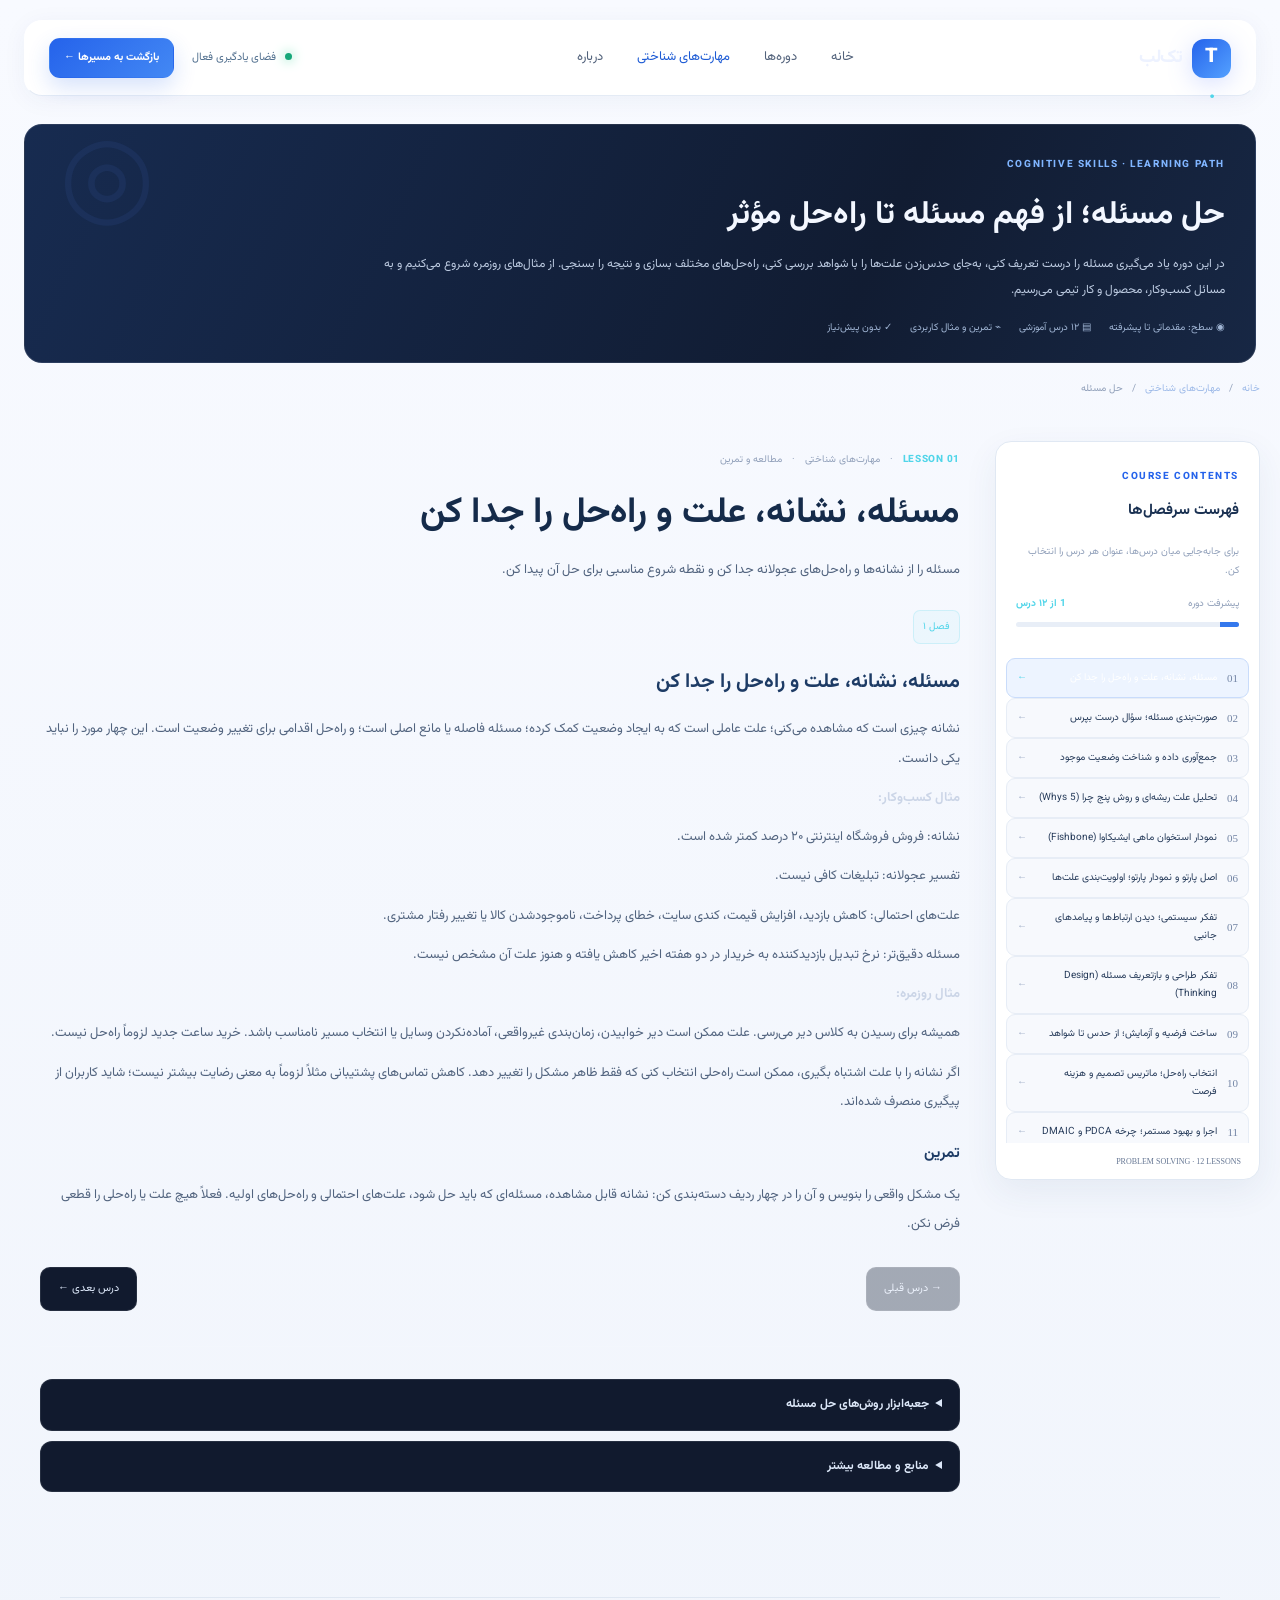
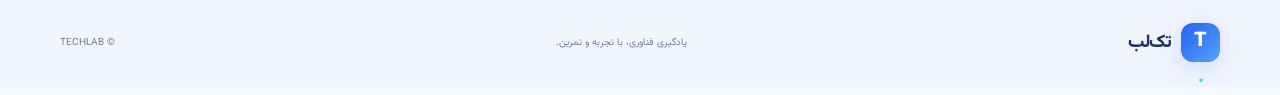
==== commit c492bdf6: "Rebuild problem solving course with shared TechLab header footer and lesson layout" ====
--- a/problem-solving.html
+++ b/problem-solving.html
@@ -1,18 +1,53 @@
-<!DOCTYPE html><html lang="fa" dir="rtl"><head><meta charset="UTF-8"><meta name="viewport" content="width=device-width,initial-scale=1"><meta name="theme-color" content="#101a2e"><title>حل مسئله | تک‌لب</title><link rel="preconnect" href="https://fonts.googleapis.com"><link rel="preconnect" href="https://fonts.gstatic.com" crossorigin><link href="https://fonts.googleapis.com/css2?family=Vazirmatn:wght@400;500;600;700;800;900&display=swap" rel="stylesheet"><link rel="stylesheet" href="style.css?v=6"><style>
-.ps-chapter{display:none}.ps-chapter.active{display:block}
-.ps-extra{margin-top:28px;padding:22px;background:var(--surface);border:1px solid var(--line);border-radius:14px}
-.ps-extra h2{font-size:17px;margin:0 0 12px}.ps-extra a{color:var(--cyan)}
-.ps-course-progress{margin-top:15px}.ps-course-progress .progress-track i{width:8.33%}
-.ps-sidebar-title{font-size:11px;color:var(--muted);line-height:1.8}
-.lesson-navigation button{border:1px solid var(--line);background:var(--surface);color:var(--text);padding:11px 16px;border-radius:9px;cursor:pointer;font:inherit}
-.lesson-navigation button:hover{border-color:var(--cyan);color:var(--cyan)}
-@media(max-width:650px){.lesson-layout{width:calc(100% - 24px)}.lesson-sidebar{position:relative;top:auto;margin-top:12px}.sidebar-lessons{max-height:240px}.lesson-workspace{padding-top:22px}}
+<!DOCTYPE html><html lang="fa" dir="rtl"><head><meta charset="UTF-8"><meta name="viewport" content="width=device-width,initial-scale=1"><meta name="theme-color" content="#101a2e"><title>دوره جامع حل مسئله | تک‌لب</title><link rel="preconnect" href="https://fonts.googleapis.com"><link rel="preconnect" href="https://fonts.gstatic.com" crossorigin><link href="https://fonts.googleapis.com/css2?family=Vazirmatn:wght@400;500;600;700;800;900&display=swap" rel="stylesheet"><link rel="stylesheet" href="style.css?v=7"><style>
+.ps-page-intro{width:min(1240px,calc(100% - 48px));margin:28px auto 0;padding:25px 30px;border:1px solid var(--line);border-radius:18px;background:linear-gradient(115deg,#172b50,#111c32 68%,#172744);position:relative;overflow:hidden}
+.ps-page-intro:after{content:"◎";position:absolute;left:34px;top:5px;font-size:110px;line-height:1;color:rgba(91,139,255,.08);pointer-events:none}
+.ps-page-intro .section-kicker{color:#80b5ff}.ps-page-intro h1{font-size:clamp(23px,3vw,32px);margin:8px 0;color:#f3f7ff}.ps-page-intro p{font-size:12px;line-height:2.1;color:#bdcbe1;max-width:850px;margin:0}
+.ps-intro-meta{display:flex;flex-wrap:wrap;gap:18px;margin-top:16px;color:#9fb4d3;font-size:10px}.ps-intro-meta span{display:flex;align-items:center;gap:6px}
+.ps-crumb{width:min(1400px,calc(100% - 40px));margin:17px auto 0;color:var(--muted);font-size:10px;display:flex;gap:9px}.ps-crumb a{color:#9cb9e8}
+.ps-layout{margin-top:18px}
+.ps-sidebar-title{font-size:10px;color:var(--muted);line-height:1.9;margin:0 0 15px}
+.ps-side-chevron{margin-right:auto;color:#7185aa;opacity:.65}
+.sidebar-lesson{cursor:pointer;line-height:1.8}
+.sidebar-lesson>span:nth-child(2){text-align:right;flex:1}
+.sidebar-lesson.active .ps-side-chevron{color:var(--cyan);opacity:1}
+.ps-workspace{background:transparent}
+.ps-course-label{display:flex;align-items:center;gap:8px;color:var(--cyan);font-size:10px;font-weight:800;letter-spacing:.7px}
+.ps-chapter{display:none}.ps-chapter.active{display:block;animation:psLessonFade .22s ease}
+.ps-chapter .tag{display:inline-block;padding:5px 9px;border:1px solid rgba(80,213,233,.2);background:rgba(80,213,233,.06);color:var(--cyan);border-radius:7px;font-size:10px}
+.ps-chapter h2{margin-top:16px}
+.ps-course-nav{display:flex;justify-content:space-between;gap:12px;margin-top:28px}
+.ps-course-nav button{border:1px solid var(--line);background:var(--surface);color:#dce7f8;padding:11px 17px;border-radius:10px;font:inherit;font-size:11px;cursor:pointer}
+.ps-course-nav button:hover:not(:disabled){border-color:var(--cyan);color:var(--cyan)}
+.ps-course-nav button:disabled{opacity:.35;cursor:not-allowed}
+.ps-extras{margin-top:35px;padding-top:22px;border-top:1px solid var(--line)}
+.ps-extras details{background:var(--surface);border:1px solid var(--line);border-radius:12px;padding:14px 17px;margin:10px 0}
+.ps-extras summary{cursor:pointer;color:#dce7f8;font-size:12px;font-weight:700}
+.ps-extras a{color:#85b7ff}
+@keyframes psLessonFade{from{opacity:0;transform:translateY(5px)}to{opacity:1;transform:none}}
+@media(max-width:900px){.ps-layout{grid-template-columns:240px minmax(0,1fr)}}
+@media(max-width:650px){.ps-page-intro{width:calc(100% - 28px);padding:21px}.ps-page-intro:after{display:none}.ps-crumb{width:calc(100% - 28px)}.ps-layout{width:calc(100% - 28px);grid-template-columns:1fr}.ps-layout .lesson-sidebar{position:relative;top:auto;margin-top:0}.ps-layout .sidebar-lessons{max-height:260px}.ps-workspace{padding:24px 0 45px}.ps-course-nav{flex-direction:column}.topbar .main-nav{display:none}}
 </style></head><body>
-<div class="lesson-page">
-<header class="lesson-topbar"><div class="lesson-crumb"><a href="index.html">تک‌لب</a><span>/</span><a href="index.html#cognitive">مهارت‌های شناختی</a><span>/</span><span>حل مسئله</span></div><a class="button button-small button-secondary" href="index.html#cognitive">بازگشت به دوره‌ها</a></header>
-<div class="lesson-layout">
-<aside class="lesson-sidebar"><div class="sidebar-head"><span class="section-kicker">COGNITIVE SKILLS</span><h3>دوره حل مسئله</h3><p class="ps-sidebar-title">از شناخت مسئله تا انتخاب، اجرا و ارزیابی راه‌حل</p><div class="progress-meta ps-course-progress"><span>پیشرفت دوره</span><strong id="psProgressText">۱ از ۱۲ درس</strong></div><div class="progress-track"><i id="psProgressBar"></i></div></div><nav class="sidebar-lessons"><button class="sidebar-lesson active" type="button" data-lesson="0"><span class="sidebar-num">01</span><span>مسئله، نشانه، علت و راه‌حل را جدا کن</span></button><button class="sidebar-lesson" type="button" data-lesson="1"><span class="sidebar-num">02</span><span>صورت‌بندی مسئله؛ سؤال درست بپرس</span></button><button class="sidebar-lesson" type="button" data-lesson="2"><span class="sidebar-num">03</span><span>جمع‌آوری داده و شناخت وضعیت موجود</span></button><button class="sidebar-lesson" type="button" data-lesson="3"><span class="sidebar-num">04</span><span>تحلیل علت ریشه‌ای و روش پنج چرا (5 Whys)</span></button><button class="sidebar-lesson" type="button" data-lesson="4"><span class="sidebar-num">05</span><span>نمودار استخوان ماهی ایشیکاوا (Fishbone)</span></button><button class="sidebar-lesson" type="button" data-lesson="5"><span class="sidebar-num">06</span><span>اصل پارتو و نمودار پارتو؛ اولویت‌بندی علت‌ها</span></button><button class="sidebar-lesson" type="button" data-lesson="6"><span class="sidebar-num">07</span><span>تفکر سیستمی؛ دیدن ارتباط‌ها و پیامدهای جانبی</span></button><button class="sidebar-lesson" type="button" data-lesson="7"><span class="sidebar-num">08</span><span>تفکر طراحی و بازتعریف مسئله (Design Thinking)</span></button><button class="sidebar-lesson" type="button" data-lesson="8"><span class="sidebar-num">09</span><span>ساخت فرضیه و آزمایش؛ از حدس تا شواهد</span></button><button class="sidebar-lesson" type="button" data-lesson="9"><span class="sidebar-num">10</span><span>انتخاب راه‌حل؛ ماتریس تصمیم و هزینه فرصت</span></button><button class="sidebar-lesson" type="button" data-lesson="10"><span class="sidebar-num">11</span><span>اجرا و بهبود مستمر؛ چرخه PDCA و DMAIC</span></button><button class="sidebar-lesson" type="button" data-lesson="11"><span class="sidebar-num">12</span><span>ارزیابی نتیجه، خطاهای رایج و یادگیری</span></button></nav><div class="sidebar-bottom">PROBLEM SOLVING · 12 LESSONS</div></aside>
-<main class="lesson-workspace"><div class="lesson-meta"><span id="psLessonNumber">LESSON 01</span><span>·</span><span>مهارت‌های شناختی</span><span>·</span><span>مطالعه و تمرین</span></div><header class="lesson-heading"><h1 id="psLessonTitle">مسئله، نشانه، علت و راه‌حل را جدا کن</h1><p id="psLessonIntro">در این درس یاد می‌گیری مسئله را از نشانه‌ها و راه‌حل‌های عجولانه جدا کنی و نقطه شروع مناسبی برای حل آن پیدا کنی.</p></header>
+<header class="topbar">
+<a href="index.html" class="brand"><span class="brand-mark">T<span>.</span></span><span class="brand-name">تک‌لب</span></a>
+<nav class="main-nav"><a href="index.html" class="nav-link">خانه</a><a href="index.html#courses" class="nav-link">دوره‌ها</a><a href="index.html#cognitive" class="nav-link active">مهارت‌های شناختی</a><a href="index.html#about" class="nav-link">درباره</a></nav>
+<div class="top-actions"><span class="online-indicator"><i></i> فضای یادگیری فعال</span><a href="index.html#cognitive" class="button button-small button-primary">بازگشت به مسیرها ←</a></div>
+</header>
+<section class="ps-page-intro"><span class="section-kicker">COGNITIVE SKILLS · LEARNING PATH</span><h1>حل مسئله؛ از فهم مسئله تا راه‌حل مؤثر</h1><p>در این دوره یاد می‌گیری مسئله را درست تعریف کنی، به‌جای حدس‌زدن علت‌ها را با شواهد بررسی کنی، راه‌حل‌های مختلف بسازی و نتیجه را بسنجی. از مثال‌های روزمره شروع می‌کنیم و به مسائل کسب‌وکار، محصول و کار تیمی می‌رسیم.</p><div class="ps-intro-meta"><span>◉ سطح: مقدماتی تا پیشرفته</span><span>▤ ۱۲ درس آموزشی</span><span>⌁ تمرین و مثال کاربردی</span><span>✓ بدون پیش‌نیاز</span></div></section>
+<div class="ps-crumb"><a href="index.html">خانه</a><span>/</span><a href="index.html#cognitive">مهارت‌های شناختی</a><span>/</span><span>حل مسئله</span></div>
+<div class="lesson-layout ps-layout">
+<aside class="lesson-sidebar"><div class="sidebar-head"><span class="section-kicker">COURSE CONTENTS</span><h3>فهرست سرفصل‌ها</h3><p class="ps-sidebar-title">برای جابه‌جایی میان درس‌ها، عنوان هر درس را انتخاب کن.</p><div class="progress-meta"><span>پیشرفت دوره</span><strong id="psProgressText">۱ از ۱۲ درس</strong></div><div class="progress-track"><i id="psProgressBar" style="width:8.33%"></i></div></div><nav class="sidebar-lessons"><button class="sidebar-lesson active" type="button" data-lesson="0"><span class="sidebar-num">01</span><span>مسئله، نشانه، علت و راه‌حل را جدا کن</span><span class="ps-side-chevron">←</span></button>
+<button class="sidebar-lesson" type="button" data-lesson="1"><span class="sidebar-num">02</span><span>صورت‌بندی مسئله؛ سؤال درست بپرس</span><span class="ps-side-chevron">←</span></button>
+<button class="sidebar-lesson" type="button" data-lesson="2"><span class="sidebar-num">03</span><span>جمع‌آوری داده و شناخت وضعیت موجود</span><span class="ps-side-chevron">←</span></button>
+<button class="sidebar-lesson" type="button" data-lesson="3"><span class="sidebar-num">04</span><span>تحلیل علت ریشه‌ای و روش پنج چرا (5 Whys)</span><span class="ps-side-chevron">←</span></button>
+<button class="sidebar-lesson" type="button" data-lesson="4"><span class="sidebar-num">05</span><span>نمودار استخوان ماهی ایشیکاوا (Fishbone)</span><span class="ps-side-chevron">←</span></button>
+<button class="sidebar-lesson" type="button" data-lesson="5"><span class="sidebar-num">06</span><span>اصل پارتو و نمودار پارتو؛ اولویت‌بندی علت‌ها</span><span class="ps-side-chevron">←</span></button>
+<button class="sidebar-lesson" type="button" data-lesson="6"><span class="sidebar-num">07</span><span>تفکر سیستمی؛ دیدن ارتباط‌ها و پیامدهای جانبی</span><span class="ps-side-chevron">←</span></button>
+<button class="sidebar-lesson" type="button" data-lesson="7"><span class="sidebar-num">08</span><span>تفکر طراحی و بازتعریف مسئله (Design Thinking)</span><span class="ps-side-chevron">←</span></button>
+<button class="sidebar-lesson" type="button" data-lesson="8"><span class="sidebar-num">09</span><span>ساخت فرضیه و آزمایش؛ از حدس تا شواهد</span><span class="ps-side-chevron">←</span></button>
+<button class="sidebar-lesson" type="button" data-lesson="9"><span class="sidebar-num">10</span><span>انتخاب راه‌حل؛ ماتریس تصمیم و هزینه فرصت</span><span class="ps-side-chevron">←</span></button>
+<button class="sidebar-lesson" type="button" data-lesson="10"><span class="sidebar-num">11</span><span>اجرا و بهبود مستمر؛ چرخه PDCA و DMAIC</span><span class="ps-side-chevron">←</span></button>
+<button class="sidebar-lesson" type="button" data-lesson="11"><span class="sidebar-num">12</span><span>ارزیابی نتیجه، خطاهای رایج و یادگیری</span><span class="ps-side-chevron">←</span></button></nav><div class="sidebar-bottom">PROBLEM SOLVING · 12 LESSONS</div></aside>
+<main class="lesson-workspace ps-workspace"><div class="lesson-meta"><span id="psLessonNumber">LESSON 01</span><span>·</span><span>مهارت‌های شناختی</span><span>·</span><span>مطالعه و تمرین</span></div><header class="lesson-heading"><h1 id="psLessonTitle">مسئله، نشانه، علت و راه‌حل را جدا کن</h1><p id="psLessonIntro">در این درس یاد می‌گیری مسئله را از نشانه‌ها و راه‌حل‌های عجولانه جدا کنی و نقطه شروع مناسبی برای حل آن پیدا کنی.</p></header>
 <div class="lesson-body ps-chapter active" id="ch1"><span class="tag">فصل ۱</span><h2>مسئله، نشانه، علت و راه‌حل را جدا کن</h2><p>نشانه چیزی است که مشاهده می‌کنی؛ علت عاملی است که به ایجاد وضعیت کمک کرده؛ مسئله فاصله یا مانع اصلی است؛ و راه‌حل اقدامی برای تغییر وضعیت است. این چهار مورد را نباید یکی دانست.</p><div class="example"><b>مثال کسب‌وکار:</b><p>نشانه: فروش فروشگاه اینترنتی ۲۰ درصد کمتر شده است.</p><p>تفسیر عجولانه: تبلیغات کافی نیست.</p><p>علت‌های احتمالی: کاهش بازدید، افزایش قیمت، کندی سایت، خطای پرداخت، ناموجودشدن کالا یا تغییر رفتار مشتری.</p><p>مسئله دقیق‌تر: نرخ تبدیل بازدیدکننده به خریدار در دو هفته اخیر کاهش یافته و هنوز علت آن مشخص نیست.</p></div><div class="example"><b>مثال روزمره:</b><p>همیشه برای رسیدن به کلاس دیر می‌رسی. علت ممکن است دیر خوابیدن، زمان‌بندی غیرواقعی، آماده‌نکردن وسایل یا انتخاب مسیر نامناسب باشد. خرید ساعت جدید لزوماً راه‌حل نیست.</p></div><p>اگر نشانه را با علت اشتباه بگیری، ممکن است راه‌حلی انتخاب کنی که فقط ظاهر مشکل را تغییر دهد. کاهش تماس‌های پشتیبانی مثلاً لزوماً به معنی رضایت بیشتر نیست؛ شاید کاربران از پیگیری منصرف شده‌اند.</p><div class="exercise"><h3>تمرین</h3><p>یک مشکل واقعی را بنویس و آن را در چهار ردیف دسته‌بندی کن: نشانه قابل مشاهده، مسئله‌ای که باید حل شود، علت‌های احتمالی و راه‌حل‌های اولیه. فعلاً هیچ علت یا راه‌حلی را قطعی فرض نکن.</p></div></div>
 <div class="lesson-body ps-chapter" id="ch2" data-title="صورت‌بندی مسئله؛ سؤال درست بپرس"><span class="tag">فصل ۲</span><h2>صورت‌بندی مسئله؛ سؤال درست بپرس</h2><p>مسئله مبهم باعث بررسی پراکنده می‌شود. صورت‌بندی خوب باید روشن کند چه کسی با چه مانعی، در کدام موقعیت و با چه پیامدی روبه‌روست. همچنین باید معلوم باشد موفقیت را چگونه می‌سنجیم.</p><div class="note">الگوی کاربردی: [گروه یا کاربر] در [موقعیت] برای انجام [کار] با [مانع قابل مشاهده] روبه‌روست؛ در نتیجه [پیامد] رخ می‌دهد. می‌خواهیم تا [زمان]، [شاخص] را از [مقدار فعلی] به [هدف] برسانیم.</div><div class="example"><b>صورت‌بندی ضعیف:</b><p>کاربران از اپلیکیشن استفاده نمی‌کنند.</p><b>صورت‌بندی بهتر:</b><p>از میان کاربرانی که در ماه جاری ثبت‌نام کرده‌اند، فقط ۲۵ درصد در ۲۴ ساعت اول نخستین فعالیت اصلی را کامل می‌کنند؛ می‌خواهیم بفهمیم کدام مانع در شروع کار وجود دارد و نرخ تکمیل را بهبود دهیم.</p></div><h3>پنج سؤال برای روشن‌کردن دامنه</h3><ol class="steps"><li>چه اتفاقی افتاده است؟</li><li>برای چه کسانی رخ می‌دهد؟</li><li>کجا و چه زمانی بیشتر دیده می‌شود؟</li><li>چه شواهدی داریم؟</li><li>اگر مسئله حل شود، چه چیزی قابل مشاهده تغییر می‌کند؟</li></ol><div class="exercise"><h3>تمرین بازنویسی</h3><p>این جمله را دقیق کن: «جلسه‌های تیم ما بی‌فایده‌اند». مشخص کن کدام جلسه‌ها، برای چه کسانی، چه خروجی‌ای ندارند، چه شواهدی این موضوع را نشان می‌دهد و خروجی مطلوب چیست.</p></div></div>
 <div class="lesson-body ps-chapter" id="ch3" data-title="جمع‌آوری داده و شناخت وضعیت موجود"><span class="tag">فصل ۳</span><h2>جمع‌آوری داده و شناخت وضعیت موجود</h2><p>پیش از علت‌یابی باید تصویری قابل اتکا از وضعیت داشته باشیم. داده می‌تواند عددی یا کیفی باشد: آمار فروش، زمان انجام کار، خطاها، مشاهده رفتار، مصاحبه و بازخورد. هیچ نوع داده‌ای به‌تنهایی پاسخ همه پرسش‌ها نیست.</p><table class="table"><tr><th>نوع داده</th><th>چه چیزی نشان می‌دهد؟</th><th>مثال</th></tr><tr><td>کمی</td><td>مقدار، فراوانی، روند و تفاوت</td><td>چند درصد کاربران پرداخت را کامل می‌کنند؟</td></tr><tr><td>کیفی</td><td>تجربه، انگیزه، زمینه و دلیل احتمالی</td><td>کاربر هنگام پرداخت چه چیزی را گیج‌کننده می‌داند؟</td></tr></table><p>از داده‌های کمی برای دیدن الگو و اندازه مسئله استفاده کن؛ از داده‌های کیفی برای فهمیدن زمینه و تجربه افراد. مصاحبه با پنج نفر ممکن است مانعی مهم را آشکار کند، اما به‌تنهایی ثابت نمی‌کند چند درصد کل کاربران همان مشکل را دارند.</p><div class="example"><b>مثال:</b><p>اگر زمان پاسخ‌گویی پشتیبانی زیاد شده، فقط میانگین را نگاه نکن. میانه، پراکندگی، نوع درخواست، ساعت ثبت و تعداد درخواست‌های حل‌نشده را هم بررسی کن. شاید چند مورد پیچیده میانگین را بالا برده باشند.</p></div><h3>خطاهای داده‌ای</h3><ul class="steps"><li>نمونه انتخابی و جانبدارانه</li><li>داده قدیمی یا ناقص</li><li>تعریف متفاوت یک شاخص در واحدهای مختلف</li><li>اشتباه گرفتن همبستگی با رابطه علت و معلولی</li><li>جمع‌آوری داده بدون سؤال مشخص</li></ul><div class="exercise"><h3>تمرین</h3><p>برای مسئله خود سه داده کمی و سه داده کیفی موردنیاز را بنویس. مشخص کن هر داده را از کجا و با چه روشی می‌توانی به دست بیاوری.</p></div></div>
@@ -25,46 +60,32 @@
 <div class="lesson-body ps-chapter" id="ch10" data-title="ماتریس تصمیم و هزینه فرصت"><span class="tag">فصل ۱۰</span><h2>انتخاب راه‌حل؛ ماتریس تصمیم و هزینه فرصت</h2><p>گزینه‌ها را با معیارهای روشن مقایسه کن؛ مانند اثرگذاری، هزینه، زمان، ریسک، عدالت، تجربه کاربر و امکان اجرا.</p><table class="table"><tr><th>معیار</th><th>اهمیت نمونه</th><th>راه‌حل الف</th><th>راه‌حل ب</th></tr><tr><td>اثرگذاری</td><td>زیاد</td><td>۴ از ۵</td><td>۳ از ۵</td></tr><tr><td>هزینه</td><td>متوسط</td><td>۲ از ۵</td><td>۵ از ۵</td></tr><tr><td>سرعت اجرا</td><td>متوسط</td><td>۳ از ۵</td><td>۵ از ۵</td></tr><tr><td>ریسک</td><td>زیاد</td><td>۴ از ۵</td><td>۳ از ۵</td></tr></table><p>امتیازها صرفاً نمونه‌اند. قبل از جمع‌زدن، تعریف هر معیار و وزن آن را روشن کن. امتیاز عددی نباید عدم‌قطعیت یا اختلاف نظر را پنهان کند.</p><p><b>هزینه فرصت</b> یعنی ارزش بهترین گزینه‌ای که با انتخاب فعلی از دست می‌دهیم. تیمی که روی قابلیت تازه کار می‌کند، ممکن است فرصت رفع یک مشکل مهم موجود را کنار بگذارد.</p><div class="exercise"><h3>تمرین</h3><p>سه راه‌حل انتخاب کن. چهار معیار تعیین و به هرکدام وزن بده. امتیازها را با دلیل بنویس و مشخص کن کدام فرض می‌تواند انتخابت را تغییر دهد.</p></div></div>
 <div class="lesson-body ps-chapter" id="ch11" data-title="چرخه PDCA و DMAIC"><span class="tag">فصل ۱۱</span><h2>اجرا و بهبود مستمر؛ چرخه PDCA و DMAIC</h2><h3>چرخه PDCA</h3><p>چرخه برنامه‌ریزی، اجرا، بررسی و اقدام (Plan–Do–Check–Act) یک روش تکرارشونده برای بهبود است:</p><ol class="steps"><li><b>Plan:</b> مسئله، هدف، اقدام و معیار را مشخص کن.</li><li><b>Do:</b> راه‌حل را در مقیاس کنترل‌شده اجرا کن.</li><li><b>Check:</b> نتیجه را با هدف و خط مبنا مقایسه کن.</li><li><b>Act:</b> راه‌حل را اصلاح، استاندارد یا متوقف کن و چرخه را تکرار کن.</li></ol><h3>روش DMAIC</h3><p>DMAIC در رویکرد شش سیگما برای بهبود فرایندهای موجود به کار می‌رود: تعریف (Define)، اندازه‌گیری (Measure)، تحلیل (Analyze)، بهبود (Improve) و کنترل (Control). این چارچوب زمانی مفید است که مسئله فرایندی و شاخص‌پذیر باشد.</p><div class="example"><b>مثال مرکز خدمات:</b><p>مرکز می‌خواهد زمان انتظار را کاهش دهد. ابتدا تعریف می‌کند انتظار از چه لحظه‌ای تا چه لحظه‌ای محاسبه می‌شود؛ داده خط مبنا می‌گیرد؛ گلوگاه‌ها را تحلیل می‌کند؛ تغییر زمان‌بندی را آزمایش می‌کند؛ و پس از بهبود، شاخص را پایش می‌کند.</p></div><div class="exercise"><h3>تمرین</h3><p>برای راه‌حل انتخابی یک برنامه PDCA بنویس. مسئول، مدت آزمایش، داده موردنیاز و معیار ادامه یا توقف را مشخص کن.</p></div></div>
 <div class="lesson-body ps-chapter" id="ch12" data-title="ارزیابی نتیجه و پروژه پایانی"><span class="tag">فصل ۱۲</span><h2>ارزیابی نتیجه، خطاهای رایج و یادگیری</h2><p>پس از اجرا، فقط نپرس «آیا بهتر شد؟»؛ بپرس نسبت به چه خط مبنایی، با چه شاخصی، در چه بازه‌ای و با چه پیامدهای جانبی؟ شاخص نتیجه اثر نهایی را می‌سنجد؛ شاخص فرایند نشان می‌دهد کارها چگونه انجام شده‌اند؛ و شاخص محافظ کمک می‌کند بهبود یک بخش به بخش دیگر آسیب نزند.</p><div class="example"><b>مثال مرکز تماس:</b><p>هدف کاهش زمان مکالمه است. اگر فقط میانگین زمان را کم کنیم، شاید کیفیت پاسخ افت کند. بنابراین زمان مکالمه را همراه با حل مسئله در تماس اول و رضایت مشتری بررسی می‌کنیم.</p></div><h3>خطاهای پرتکرار</h3><ul class="steps"><li>پریدن به راه‌حل قبل از تعریف مسئله</li><li>تکیه بر اولین توضیحی که به ذهن می‌رسد</li><li>سرزنش افراد به‌جای بررسی فرایند و شرایط</li><li>جمع‌آوری داده زیاد اما نامرتبط</li><li>نادیده گرفتن دیدگاه افراد درگیر مسئله</li><li>تغییر هم‌زمان چند عامل و ناتوانی در تشخیص اثر هرکدام</li><li>اعلام موفقیت بدون خط مبنا و شاخص</li><li>بی‌توجهی به آثار ناخواسته و پایداری راه‌حل</li></ul><div class="exercise"><h3>پروژه پایانی دوره</h3><p>یک مسئله واقعی از تحصیل، زندگی، محل کار یا محصول دیجیتال انتخاب کن و گزارشی شامل این موارد تهیه کن:</p><ol class="steps"><li>تعریف مسئله و وضعیت مطلوب</li><li>شواهد و خط مبنا</li><li>علت‌های احتمالی و روش بررسی آن‌ها</li><li>تحلیل با پنج چرا یا نمودار ایشیکاوا</li><li>حداقل سه راه‌حل و ماتریس مقایسه</li><li>فرضیه و برنامه آزمایش</li><li>شاخص‌های موفقیت و پیامدهای جانبی</li><li>نتیجه، محدودیت‌ها و آموخته‌ها</li></ol></div></div>
-<div class="lesson-navigation"><button id="psPrev" type="button" disabled>→ درس قبلی</button><button id="psNext" type="button">درس بعدی ←</button></div>
-<div class="ps-extra"><section class="ps-lesson-card" id="methods"><h2>جعبه‌ابزار روش‌ها؛ کدام را چه زمانی به کار ببریم؟</h2><table class="table"><tr><th>روش</th><th>کاربرد</th><th>محدودیت</th></tr><tr><td>۵ چرا</td><td>کاوش زنجیره علت‌ها در مسئله مشخص</td><td>ممکن است چندعلتی بودن را ساده‌سازی کند.</td></tr><tr><td>ایشیکاوا</td><td>دسته‌بندی علت‌های احتمالی</td><td>علت‌ها را اثبات نمی‌کند.</td></tr><tr><td>پارتو</td><td>اولویت‌بندی بر اساس فراوانی یا اثر</td><td>عامل کم‌تکرار اما پرخطر را نادیده نگیر.</td></tr><tr><td>تفکر سیستمی</td><td>بررسی روابط، بازخورد و پیامدها</td><td>نیازمند شناخت زمینه است.</td></tr><tr><td>تفکر طراحی</td><td>مسائل انسان‌محور و نیاز کاربران</td><td>نمونه کوچک را نماینده کل بازار فرض نکن.</td></tr><tr><td>ماتریس تصمیم</td><td>مقایسه شفاف گزینه‌ها</td><td>امتیازها به فرض‌ها و وزن‌ها وابسته‌اند.</td></tr><tr><td>PDCA</td><td>بهبود تکرارشونده</td><td>بدون شاخص و بازبینی تشریفاتی می‌شود.</td></tr><tr><td>DMAIC</td><td>بهبود فرایندهای موجود و قابل اندازه‌گیری</td><td>برای مسئله ساده ممکن است بیش از حد سنگین باشد.</td></tr></table></section><section class="ps-lesson-card" id="references"><h2>منابع و مطالعه بیشتر</h2><p>این دوره از چارچوب‌های شناخته‌شده حل مسئله و بهبود فرایند الهام گرفته است. روش‌ها ابزارهای کمکی‌اند و نسخه قطعی برای همه مسائل نیستند.</p><div class="refs"><a href="https://asq.org/quality-resources/root-cause-analysis" target="_blank" rel="noopener">ASQ — Root Cause Analysis</a><a href="https://asq.org/quality-resources/fishbone" target="_blank" rel="noopener">ASQ — Fishbone Diagram</a><a href="https://asq.org/quality-resources/pdca-cycle" target="_blank" rel="noopener">ASQ — Plan-Do-Check-Act (PDCA)</a><a href="https://asq.org/quality-resources/dmaic" target="_blank" rel="noopener">ASQ — DMAIC</a><a href="https://dschool.stanford.edu/resources/getting-started-with-design-thinking" target="_blank" rel="noopener">Stanford d.school — Design Thinking</a><a href="https://www.designkit.org/" target="_blank" rel="noopener">IDEO.org — Design Kit / Human-Centered Design</a><a href="https://www.toyota-global.com/company/vision_philosophy/toyota_production_system/" target="_blank" rel="noopener">Toyota — Toyota Production System</a><a href="https://www.nist.gov/baldrige" target="_blank" rel="noopener">NIST — Baldrige Performance Excellence</a></div><div class="note warning">در مسائل مرتبط با ایمنی، سلامت، حقوق یا امور مالی پرریسک، از این چارچوب آموزشی به‌تنهایی برای تصمیم قطعی استفاده نکن؛ از متخصص واجد صلاحیت و شواهد معتبر کمک بگیر.</div></section></div>
-</main></div></div>
+<div class="ps-course-nav"><button id="psPrev" type="button" disabled>→ درس قبلی</button><button id="psNext" type="button">درس بعدی ←</button></div>
+<section class="ps-extras"><details><summary>جعبه‌ابزار روش‌های حل مسئله</summary><p>برای انتخاب روش مناسب، ابتدا نوع مسئله و میزان شواهد را مشخص کن. پنج چرا و ایشیکاوا برای بررسی علت‌ها، پارتو برای اولویت‌بندی، تفکر سیستمی برای شناخت ارتباط‌ها، ماتریس تصمیم برای مقایسه گزینه‌ها و PDCA برای بهبود مستمر مفیدند. هیچ‌کدام جای شناخت زمینه و قضاوت حرفه‌ای را نمی‌گیرند.</p></details><details><summary>منابع و مطالعه بیشتر</summary><p>برای مطالعه عمیق‌تر، به منابع تخصصی تحلیل علت ریشه‌ای، مدیریت کیفیت، تفکر سیستمی و طراحی انسان‌محور مراجعه کن. روش‌ها را متناسب با مسئله و شواهد به‌کار ببر، نه صرفاً به دلیل مشهور بودن یک چارچوب.</p><p><a href="https://asq.org/quality-resources/root-cause-analysis" target="_blank" rel="noopener">ASQ — Root Cause Analysis</a></p><p><a href="https://www.designkit.org/" target="_blank" rel="noopener">IDEO — Design Kit</a></p></details></section>
+</main></div>
+<footer class="footer container"><a href="index.html" class="brand"><span class="brand-mark">T<span>.</span></span><span class="brand-name">تک‌لب</span></a><span>یادگیری فناوری، با تجربه و تمرین.</span><span>© TECHLAB</span></footer>
 <script>
 (function(){
 const titles=["مسئله، نشانه، علت و راه‌حل را جدا کن","صورت‌بندی مسئله؛ سؤال درست بپرس","جمع‌آوری داده و شناخت وضعیت موجود","تحلیل علت ریشه‌ای و روش پنج چرا (5 Whys)","نمودار استخوان ماهی ایشیکاوا (Fishbone)","اصل پارتو و نمودار پارتو؛ اولویت‌بندی علت‌ها","تفکر سیستمی؛ دیدن ارتباط‌ها و پیامدهای جانبی","تفکر طراحی و بازتعریف مسئله (Design Thinking)","ساخت فرضیه و آزمایش؛ از حدس تا شواهد","انتخاب راه‌حل؛ ماتریس تصمیم و هزینه فرصت","اجرا و بهبود مستمر؛ چرخه PDCA و DMAIC","ارزیابی نتیجه، خطاهای رایج و یادگیری"];
-const intros=[
-"مسئله را از نشانه‌ها و راه‌حل‌های عجولانه جدا کن و نقطه شروع مناسبی برای حل آن پیدا کن.",
-"یاد بگیر مسئله را دقیق، روشن و قابل بررسی تعریف کنی؛ طوری که بدانیم دقیقاً چه چیزی باید تغییر کند.",
-"قبل از نتیجه‌گیری، داده‌های لازم را جمع کن و تصویر قابل اعتمادی از وضعیت موجود بساز.",
-"به‌جای متوقف شدن در اولین علت، با پرسش‌های پیاپی به علت‌های بنیادی‌تر نزدیک شو.",
-"علت‌های احتمالی را دسته‌بندی کن تا عوامل انسانی، فرایندی، محیطی و مدیریتی از قلم نیفتند.",
-"همه علت‌ها اهمیت یکسان ندارند؛ با داده‌ها تشخیص بده کدام عوامل بیشترین سهم را دارند.",
-"مسئله را جدا از محیطش نبین؛ ارتباط‌ها، بازخوردها و پیامدهای ناخواسته را بررسی کن.",
-"نیاز افراد درگیر را بفهم و مسئله را از زاویه تجربه واقعی آن‌ها بازتعریف کن.",
-"حدس‌ها را به فرضیه‌های روشن و قابل آزمون تبدیل کن و با آزمایش کوچک شواهد جمع کن.",
-"گزینه‌ها را با معیارهای شفاف مقایسه کن و اثر هزینه‌ها و فرصت‌های ازدست‌رفته را ببین.",
-"راه‌حل را اجرا کن، نتیجه را اندازه بگیر و با چرخه‌های بهبود، عملکرد را اصلاح کن.",
-"یاد بگیر نتیجه را با معیارهای از پیش تعیین‌شده ارزیابی کنی و از تجربه پروژه درس بگیری."
-];
-const lessons=[...document.querySelectorAll(".ps-chapter")];
-const buttons=[...document.querySelectorAll("[data-lesson]")];
+const intros=["مسئله را از نشانه‌ها و راه‌حل‌های عجولانه جدا کن و نقطه شروع مناسبی برای حل آن پیدا کن.","یاد بگیر مسئله را دقیق، روشن و قابل بررسی تعریف کنی؛ طوری که بدانیم دقیقاً چه چیزی باید تغییر کند.","قبل از نتیجه‌گیری، داده‌های لازم را جمع کن و تصویر قابل اعتمادی از وضعیت موجود بساز.","به‌جای متوقف شدن در اولین علت، با پرسش‌های پیاپی به علت‌های بنیادی‌تر نزدیک شو.","علت‌های احتمالی را دسته‌بندی کن تا عوامل انسانی، فرایندی، محیطی و مدیریتی از قلم نیفتند.","همه علت‌ها اهمیت یکسان ندارند؛ با داده‌ها تشخیص بده کدام عوامل بیشترین سهم را دارند.","مسئله را جدا از محیطش نبین؛ ارتباط‌ها، بازخوردها و پیامدهای ناخواسته را بررسی کن.","نیاز افراد درگیر را بفهم و مسئله را از زاویه تجربه واقعی آن‌ها بازتعریف کن.","حدس‌ها را به فرضیه‌های روشن و قابل آزمون تبدیل کن و با آزمایش کوچک شواهد جمع کن.","گزینه‌ها را با معیارهای شفاف مقایسه کن و اثر هزینه‌ها و فرصت‌های ازدست‌رفته را ببین.","راه‌حل را اجرا کن، نتیجه را اندازه بگیر و با چرخه‌های بهبود، عملکرد را اصلاح کن.","یاد بگیر نتیجه را با معیارهای از پیش تعیین‌شده ارزیابی کنی و از تجربه پروژه درس بگیری."];
+const lessons=[...document.querySelectorAll(".ps-chapter")],buttons=[...document.querySelectorAll("[data-lesson]")];
 let current=0;
-function show(n){
- current=Math.max(0,Math.min(titles.length-1,n));
+function show(n,updateHash=true){
+ current=Math.max(0,Math.min(11,n));
  lessons.forEach((el,i)=>el.classList.toggle("active",i===current));
  buttons.forEach((el,i)=>{el.classList.toggle("active",i===current);el.classList.toggle("done",i<current)});
  document.getElementById("psLessonNumber").textContent="LESSON "+String(current+1).padStart(2,"0");
  document.getElementById("psLessonTitle").textContent=titles[current];
  document.getElementById("psLessonIntro").textContent=intros[current];
- document.getElementById("psProgressText").textContent=(current+1)+" از "+titles.length+" درس";
- document.getElementById("psProgressBar").style.width=((current+1)/titles.length*100)+"%";
+ document.getElementById("psProgressText").textContent=(current+1)+" از ۱۲ درس";
+ document.getElementById("psProgressBar").style.width=((current+1)/12*100)+"%";
  document.getElementById("psPrev").disabled=current===0;
- document.getElementById("psNext").textContent=current===titles.length-1?"پایان درس‌ها ✓":"درس بعدی ←";
- history.replaceState(null,"","#ch"+(current+1));
+ document.getElementById("psNext").textContent=current===11?"پایان درس‌ها ✓":"درس بعدی ←";
+ if(updateHash)history.replaceState(null,"","#ch"+(current+1));
 }
 buttons.forEach((b,i)=>b.addEventListener("click",()=>{show(i);window.scrollTo({top:0,behavior:"smooth"})}));
 document.getElementById("psPrev").addEventListener("click",()=>show(current-1));
-document.getElementById("psNext").addEventListener("click",()=>{if(current<titles.length-1)show(current+1);else document.querySelector(".ps-extra").scrollIntoView({behavior:"smooth"})});
-const hash=location.hash.match(/^#ch(\d+)$/);
-if(hash)show(Number(hash[1])-1);else show(0);
+document.getElementById("psNext").addEventListener("click",()=>{if(current<11){show(current+1);window.scrollTo({top:0,behavior:"smooth"})}else document.querySelector(".ps-extras").scrollIntoView({behavior:"smooth"})});
+const hash=location.hash.match(/^#ch(\d+)$/);show(hash?Number(hash[1])-1:0,false);
 })();
 </script></body></html>
